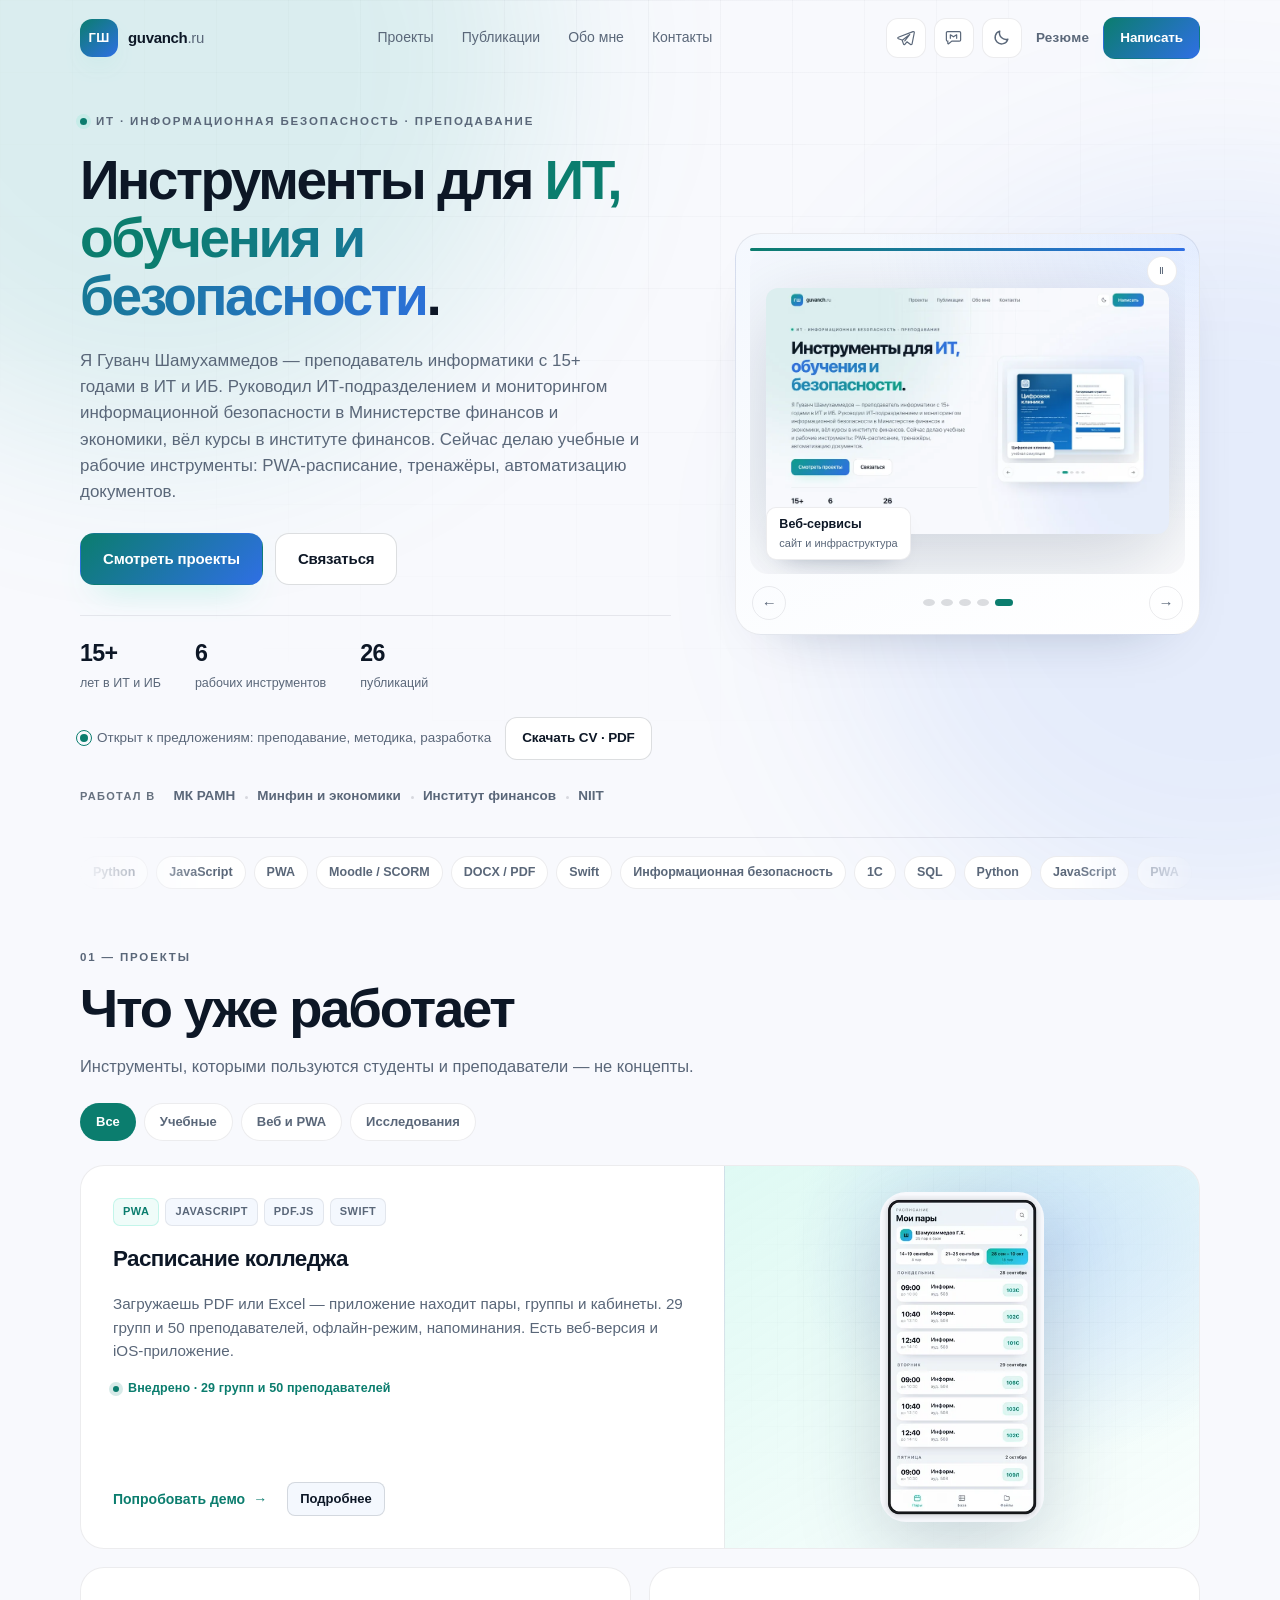
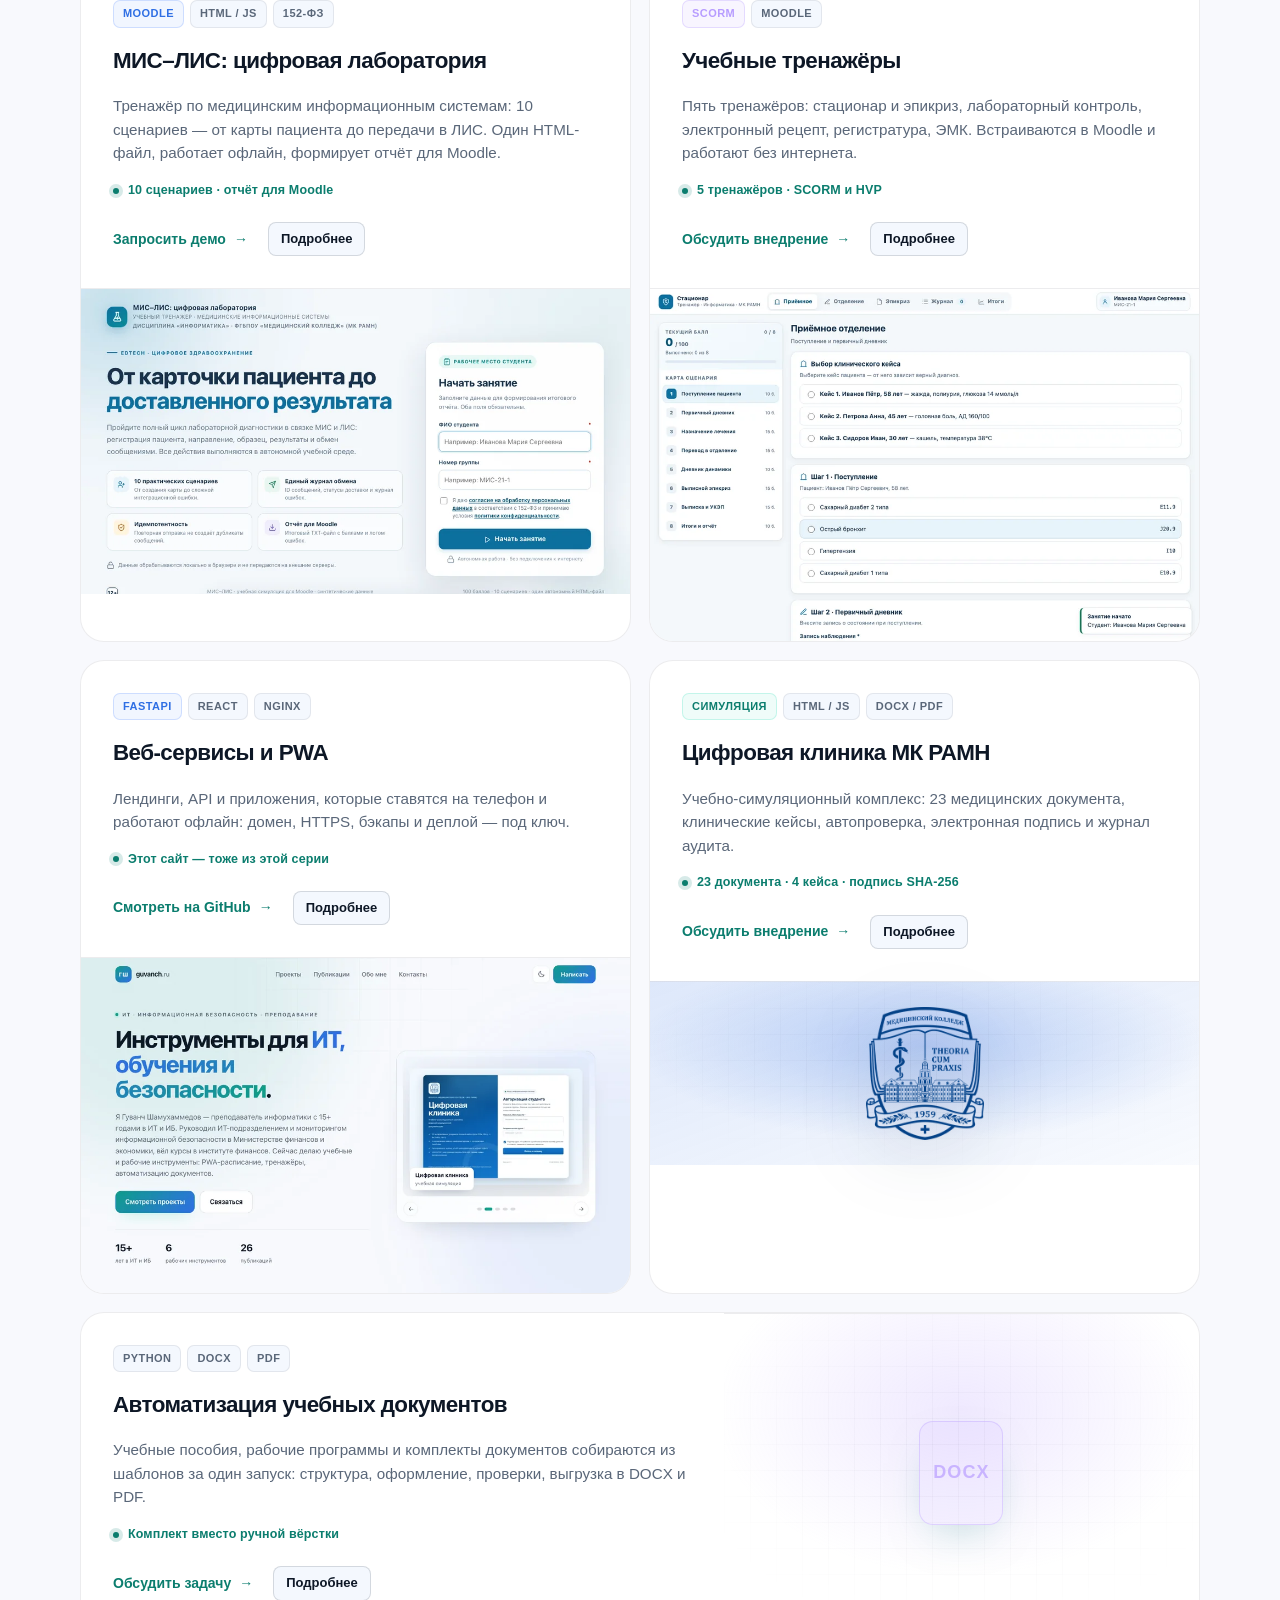
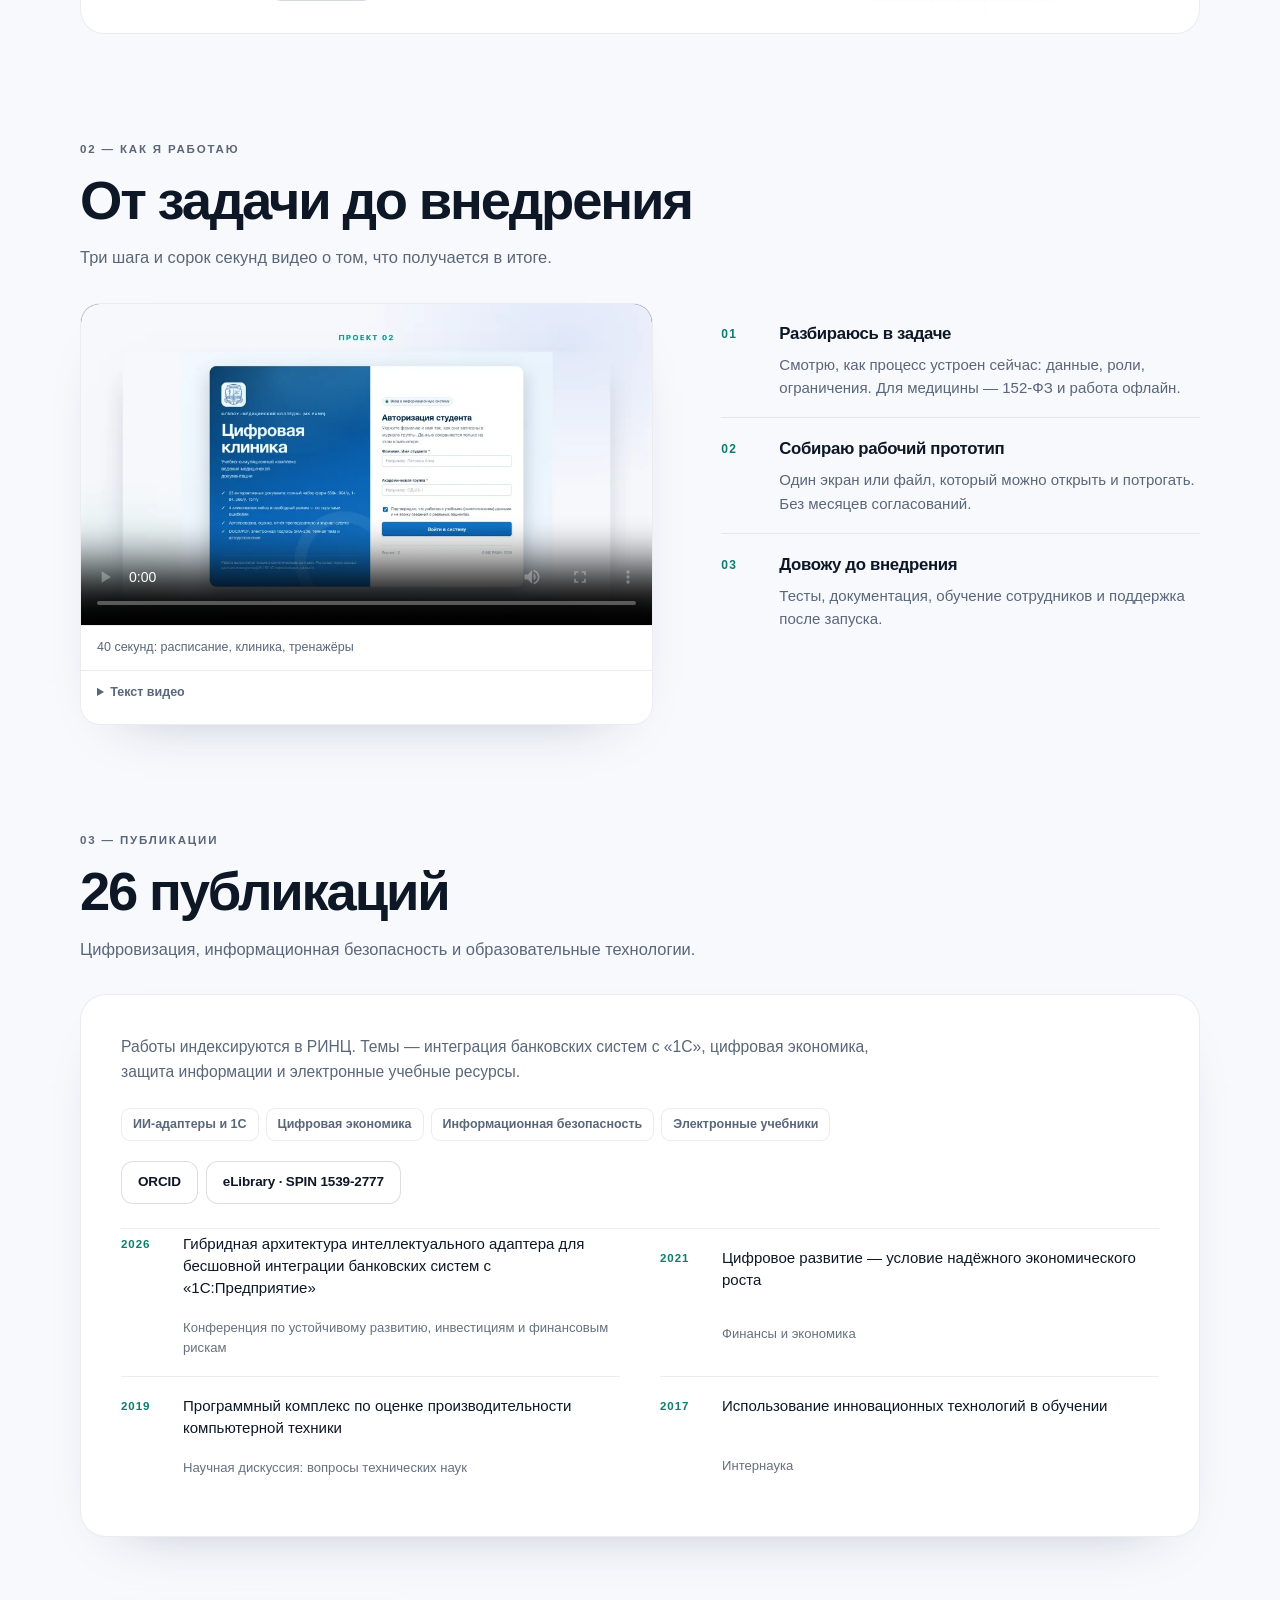
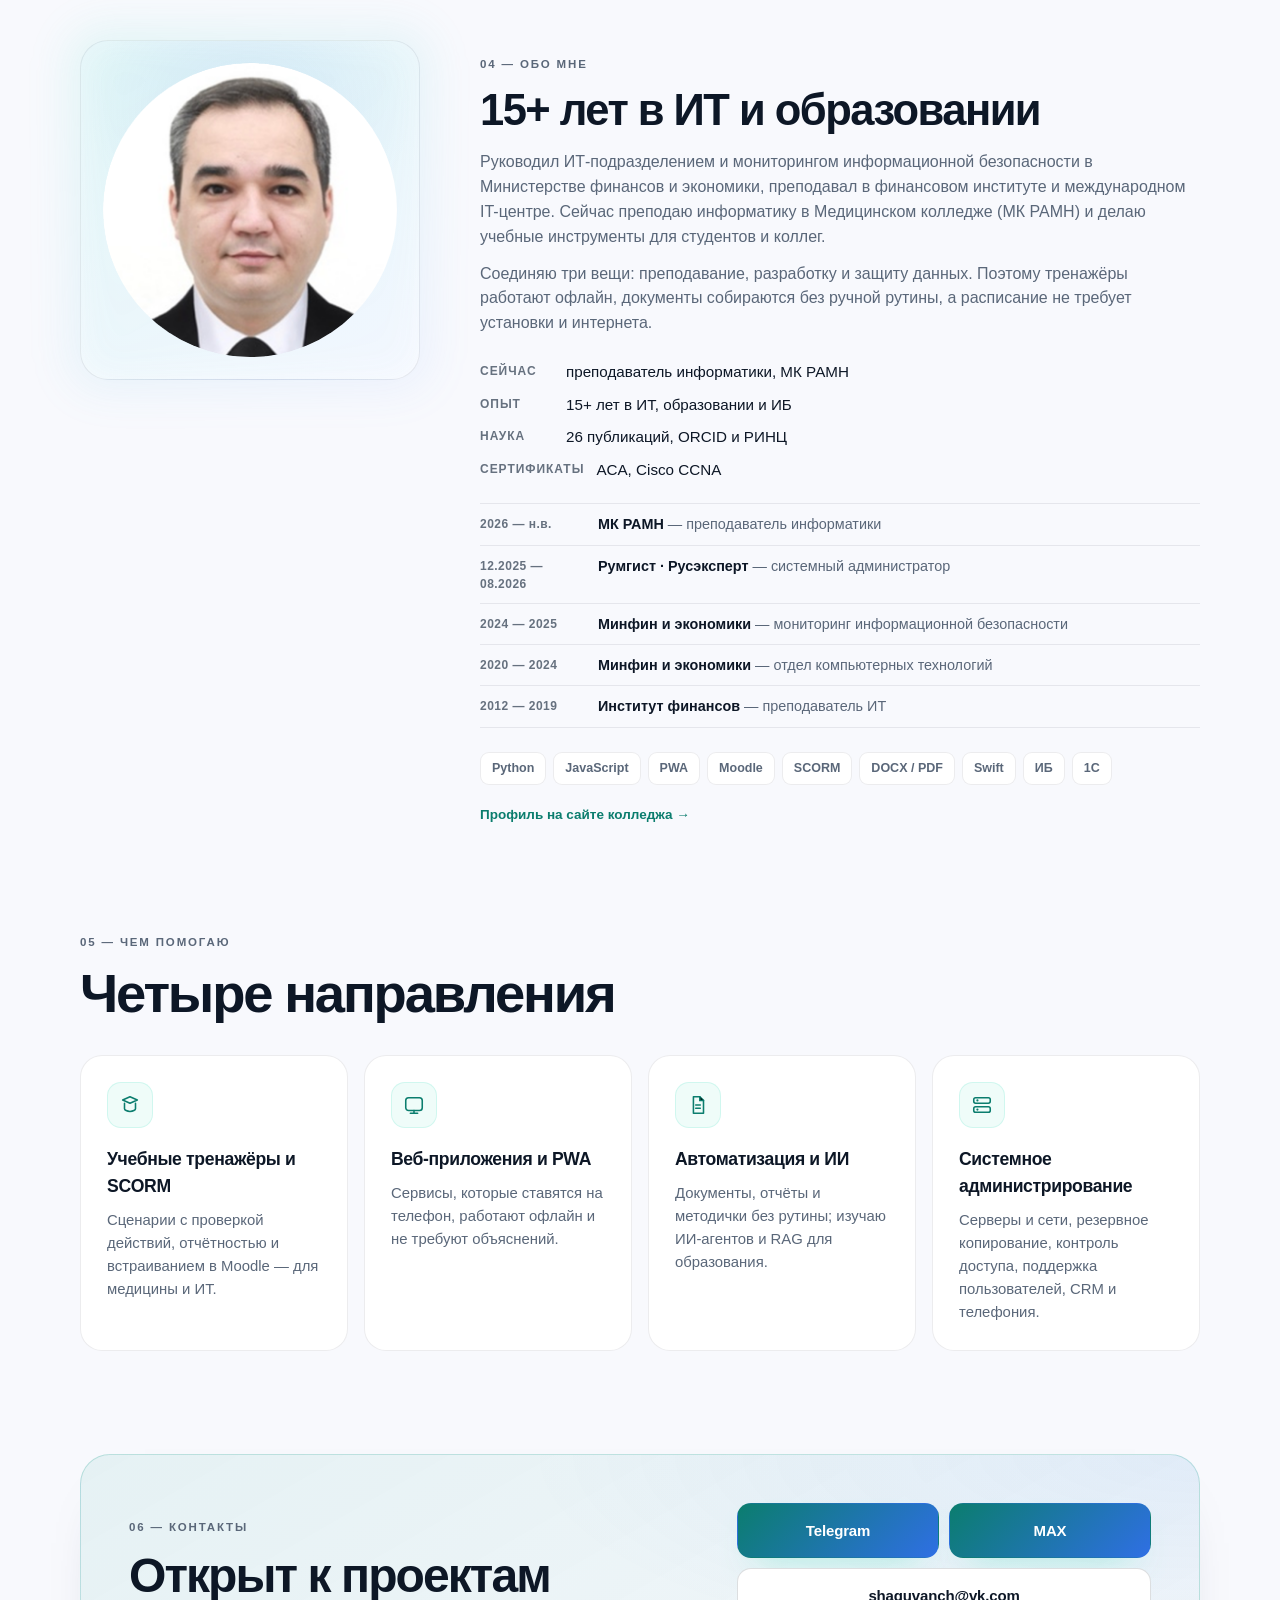
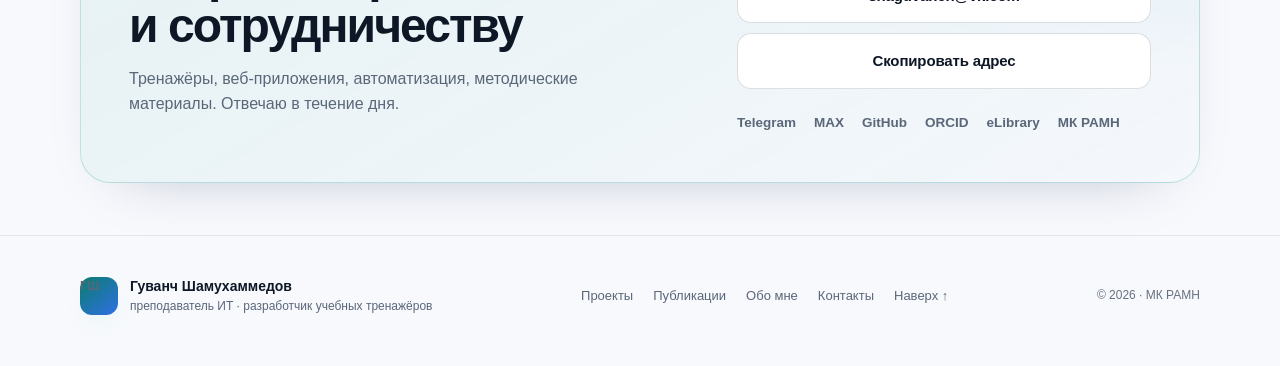
==== index.html @ 05f01c6e "CV: PDF пересобран из страницы /cv/ (2 стр., без телефона, TM, vk)" ====
<!doctype html>
<html lang="ru" data-theme="light">
<head>
<meta charset="utf-8">
<meta name="viewport" content="width=device-width, initial-scale=1, viewport-fit=cover">
<title>Гуванч Шамухаммедов — преподаватель ИТ и разработчик учебных тренажёров</title>
<meta name="description" content="Преподаватель информатики, 15+ лет в ИТ и ИБ. Учебные тренажёры, PWA-расписание, автоматизация документов. 26 публикаций, кейсы и демо.">
<meta name="author" content="Гуванч Шамухаммедов">
<meta name="theme-color" content="#f7f8fc">
<meta name="color-scheme" content="light dark">
<link rel="canonical" href="https://guvanch.ru/">
<meta property="og:type" content="website">
<meta property="og:title" content="Гуванч Шамухаммедов — преподаватель ИТ и разработчик учебных тренажёров">
<meta property="og:description" content="15+ лет в ИТ и ИБ, 26 публикаций. Учебные тренажёры, PWA-расписание, автоматизация документов.">
<meta property="og:url" content="https://guvanch.ru/">
<meta property="og:locale" content="ru_RU">
<meta property="og:image" content="https://guvanch.ru/assets/og.png">
<meta name="twitter:card" content="summary_large_image">
<link rel="icon" href="assets/favicon.svg" type="image/svg+xml">
<link rel="apple-touch-icon" href="assets/favicon.svg">
<link rel="stylesheet" href="css/style.css">
<script>
  (function () {
    try {
      var stored = localStorage.getItem('theme');
      document.documentElement.dataset.theme = stored === 'dark' ? 'dark' : 'light';
    } catch (e) {}
  })();
</script>
<script type="application/ld+json">
{
  "@context": "https://schema.org",
  "@type": "Person",
  "name": "Гуванч Шамухаммедов",
  "alternateName": "Guvanch Shamuhammedov",
  "jobTitle": "Преподаватель информатики",
  "worksFor": { "@type": "CollegeOrUniversity", "name": "Медицинский колледж (МК РАМН)" },
  "email": "mailto:shaguvanch@vk.com",
  "url": "https://guvanch.ru/",
  "sameAs": [
    "https://t.me/guvanchsha",
    "https://max.ru/u/f9LHodD0cOJdoK7w9Rsao9pbcRiFoUViyt0shGc6-vZqN3U52ZP7htd-78w",
    "https://github.com/mospoliteh2627-alt",
    "https://orcid.org/0009-0008-7993-8734",
    "https://www.mkramn.ru/sveden/employees/pedagogicheskiy-sostav/educator/shamukhammedov-guvanch/"
  ],
  "knowsAbout": ["Веб-разработка", "Python", "JavaScript", "PWA", "Moodle", "SCORM", "Информационная безопасность", "Автоматизация"]
}
</script>
</head>
<body>
<div class="progress" id="progress" aria-hidden="true"></div>
<a class="skip" href="#main">Перейти к содержанию</a>

<div class="bg" aria-hidden="true">
  <div class="bg-grid"></div>
  <div class="glow glow-a"></div>
  <div class="glow glow-b"></div>
</div>

<header class="header" id="header">
  <div class="container header-inner">
    <a class="logo" href="#top" aria-label="На главную">
      <span class="logo-mark">ГШ</span>
      <span class="logo-text">guvanch<span>.ru</span></span>
    </a>

    <nav class="nav" id="nav" aria-label="Основная навигация">
      <a href="#projects">Проекты</a>
      <a href="#publications">Публикации</a>
      <a href="#about">Обо мне</a>
      <a href="#contact">Контакты</a>
      <a class="nav-cv" href="assets/CV.pdf" download>Скачать CV · PDF</a>
    </nav>

    <div class="header-actions">
      <a class="icon-btn" href="https://t.me/guvanchsha" target="_blank" rel="noopener" aria-label="Написать в Telegram"><svg viewBox="0 0 24 24" aria-hidden="true"><path d="M21.4 4.6 2.9 11.7c-.9.3-.9 1.6.1 1.9l4.7 1.5 1.8 5.2c.3.9 1.5 1 1.9.2l2.4-3.1 4.6 3.4c.7.5 1.7.1 1.9-.8l2.8-14c.2-1-.8-1.7-1.7-1.4z" fill="none" stroke="currentColor" stroke-width="1.5" stroke-linejoin="round"/><path d="m8.4 15.1 9-6.9-6.3 8.2" fill="none" stroke="currentColor" stroke-width="1.5" stroke-linecap="round" stroke-linejoin="round"/></svg></a>
      <a class="icon-btn" href="https://max.ru/u/f9LHodD0cOJdoK7w9Rsao9pbcRiFoUViyt0shGc6-vZqN3U52ZP7htd-78w" target="_blank" rel="noopener" aria-label="Написать в MAX"><svg viewBox="0 0 24 24" aria-hidden="true"><path d="M4.5 4.5h15A1.5 1.5 0 0 1 21 6v9a1.5 1.5 0 0 1-1.5 1.5H10l-4.2 3.4a.6.6 0 0 1-1-.5v-2.9H4.5A1.5 1.5 0 0 1 3 15V6a1.5 1.5 0 0 1 1.5-1.5z" fill="none" stroke="currentColor" stroke-width="1.5"/><path d="M8 13V8.6l4 2.6 4-2.6V13" fill="none" stroke="currentColor" stroke-width="1.5" stroke-linecap="round" stroke-linejoin="round"/></svg></a>
      <button class="icon-btn" id="theme-toggle" type="button" aria-label="Сменить тему" aria-pressed="false">
        <svg class="icon-sun" viewBox="0 0 24 24" aria-hidden="true"><circle cx="12" cy="12" r="4.2" fill="none" stroke="currentColor" stroke-width="1.8"/><path d="M12 2.5v2.2M12 19.3v2.2M4.2 12H2M22 12h-2.2M5.6 5.6l1.6 1.6M16.8 16.8l1.6 1.6M18.4 5.6l-1.6 1.6M7.2 16.8l-1.6 1.6" stroke="currentColor" stroke-width="1.8" stroke-linecap="round"/></svg>
        <svg class="icon-moon" viewBox="0 0 24 24" aria-hidden="true"><path d="M20 14.2A8.2 8.2 0 0 1 9.8 4a8.2 8.2 0 1 0 10.2 10.2z" fill="none" stroke="currentColor" stroke-width="1.8" stroke-linejoin="round"/></svg>
      </button>
      <a class="header-cv" href="cv/">Резюме</a>
      <a class="btn btn-sm btn-primary header-cta" href="mailto:shaguvanch@vk.com">Написать</a>
      <button class="burger" id="burger" type="button" aria-label="Открыть меню" aria-expanded="false" aria-controls="nav">
        <span></span><span></span>
      </button>
    </div>
  </div>
</header>

<main id="main">

  <section class="hero" id="top">
    <div class="container hero-grid">
      <div class="hero-copy">
        <p class="eyebrow" data-reveal><span class="dot"></span> ИТ · информационная безопасность · преподавание</p>
        <h1 data-reveal>Инструменты для <span class="grad">ИТ, обучения и безопасности</span>.</h1>
        <p class="lead" data-reveal>Я Гуванч Шамухаммедов — преподаватель информатики с 15+ годами в ИТ и ИБ.
          Руководил ИТ-подразделением и мониторингом информационной безопасности в Министерстве
          финансов и экономики, вёл курсы в институте финансов. Сейчас делаю учебные и рабочие
          инструменты: PWA-расписание, тренажёры, автоматизацию документов.</p>
        <div class="hero-cta" data-reveal>
          <a class="btn btn-primary" href="#projects">Смотреть проекты</a>
          <a class="btn btn-ghost" href="#contact">Связаться</a>
        </div>
        <ul class="hero-meta" data-reveal>
          <li><b data-count="15" data-suffix="+">15+</b><span>лет в ИТ и ИБ</span></li>
          <li><b data-count="6">6</b><span>рабочих инструментов</span></li>
          <li><b data-count="26">26</b><span>публикаций</span></li>
        </ul>

        <div class="hiring" data-reveal>
          <p><span class="pulse"></span> Открыт к предложениям: преподавание, методика, разработка</p>
          <a class="btn btn-sm btn-ghost" href="assets/CV.pdf" download="Shamuhammedov-CV.pdf">Скачать CV · PDF</a>
        </div>
      </div>

      <div class="hero-visual" data-reveal>
        <div class="carousel" id="carousel" aria-roledescription="карусель" aria-label="Последние проекты">
          <div class="carousel-progress" aria-hidden="true"><span></span></div>
          <div class="carousel-stage">
            <figure class="slide is-active">
              <img src="assets/projects/schedule-cover.webp" alt="Экран приложения «Расписание»">
              <figcaption><b>Расписание</b><span>PWA и iOS</span></figcaption>
            </figure>
            <figure class="slide">
              <img src="assets/projects/clinic.webp" alt="Цифровая клиника: вход в систему" loading="lazy">
              <figcaption><b>Цифровая клиника</b><span>учебная симуляция</span></figcaption>
            </figure>
            <figure class="slide">
              <img src="assets/projects/mis.webp" alt="Тренажёр МИС–ЛИС" loading="lazy">
              <figcaption><b>МИС–ЛИС</b><span>цифровая лаборатория</span></figcaption>
            </figure>
            <figure class="slide">
              <img src="assets/projects/trainers.webp" alt="Тренажёр «Стационар»" loading="lazy">
              <figcaption><b>Тренажёры</b><span>SCORM и HVP</span></figcaption>
            </figure>
            <figure class="slide">
              <img src="assets/projects/site.webp" alt="Этот сайт" loading="lazy">
              <figcaption><b>Веб-сервисы</b><span>сайт и инфраструктура</span></figcaption>
            </figure>
          </div>
          <div class="carousel-bar">
            <button class="carousel-arrow" type="button" data-dir="-1" aria-label="Предыдущий проект">←</button>
            <div class="carousel-dots" id="carousel-dots" role="tablist" aria-label="Слайды"></div>
            <button class="carousel-toggle" type="button" id="carousel-toggle" aria-label="Пауза" aria-pressed="false">Ⅱ</button>
            <button class="carousel-arrow" type="button" data-dir="1" aria-label="Следующий проект">→</button>
          </div>
        </div>
      </div>
    </div>

    <div class="container trust" data-reveal>
      <span class="trust-label">Работал в</span>
      <ul class="trust-list">
        <li>МК РАМН</li>
        <li>Минфин и экономики</li>
        <li>Институт финансов</li>
        <li>NIIT</li>
      </ul>
    </div>

    <div class="container stack" data-reveal>
      <div class="stack-track" id="stack-track">
        <span>Python</span><span>JavaScript</span><span>PWA</span><span>Moodle / SCORM</span>
        <span>DOCX / PDF</span><span>Swift</span><span>Информационная безопасность</span><span>1С</span><span>SQL</span>
      </div>
    </div>
  </section>

  <section class="section" id="projects">
    <div class="container">
      <div class="section-head" data-reveal>
        <p class="eyebrow">01 — Проекты</p>
        <h2>Что уже работает</h2>
        <p class="section-sub">Инструменты, которыми пользуются студенты и преподаватели — не концепты.</p>
      </div>

            <div class="filters" data-reveal role="group" aria-label="Фильтр проектов">
        <button class="filter is-active" type="button" data-filter="all" aria-pressed="true">Все</button>
        <button class="filter" type="button" data-filter="edu" aria-pressed="false">Учебные</button>
        <button class="filter" type="button" data-filter="web" aria-pressed="false">Веб и PWA</button>
        <button class="filter" type="button" data-filter="res" aria-pressed="false">Исследования</button>
      </div>

<div class="projects">
        <article data-cat="edu web" class="project project-wide" data-reveal>
          <div class="project-body">
            <div class="project-top">
              <span class="tag tag-accent">PWA</span>
              <span class="tag">JavaScript</span>
              <span class="tag">pdf.js</span>
              <span class="tag">Swift</span>
            </div>
            <h3>Расписание колледжа</h3>
            <p>Загружаешь PDF или Excel — приложение находит пары, группы и кабинеты.
              29 групп и 50 преподавателей, офлайн-режим, напоминания. Есть веб-версия и iOS-приложение.</p>
            <p class="result"><span class="result-dot"></span> Внедрено · 29 групп и 50 преподавателей</p>
            <div class="project-links"><a class="link-arrow" href="demo/index.html">Попробовать демо <span>→</span></a><a class="case-btn" href="cases/schedule.html">Подробнее</a></div>
          </div>
          <div class="project-art art-schedule has-shot" aria-hidden="true">
            <img src="assets/projects/schedule.webp" alt="Экран приложения «Расписание»" loading="lazy" width="277" height="560">
          </div>
        </article>

        <article data-cat="edu" class="project" data-reveal>
          <div class="project-body">
            <div class="project-top"><span class="tag tag-blue">Moodle</span><span class="tag">HTML / JS</span><span class="tag">152-ФЗ</span></div>
            <h3>МИС–ЛИС: цифровая лаборатория</h3>
            <p>Тренажёр по медицинским информационным системам: 10 сценариев — от карты пациента
              до передачи в ЛИС. Один HTML-файл, работает офлайн, формирует отчёт для Moodle.</p>
            <p class="result"><span class="result-dot"></span> 10 сценариев · отчёт для Moodle</p>
            <div class="project-links"><a class="link-arrow" href="mailto:shaguvanch@vk.com?subject=%D0%94%D0%B5%D0%BC%D0%BE%20%C2%AB%D0%9C%D0%98%D0%A1%E2%80%93%D0%9B%D0%98%D0%A1%C2%BB">Запросить демо <span>→</span></a><a class="case-btn" href="cases/mis.html">Подробнее</a></div>
          </div>
          <div class="project-art art-lab has-shot" aria-hidden="true"><img src="assets/projects/mis.webp" alt="Тренажёр МИС–ЛИС: стартовый экран" loading="lazy" width="1000" height="554"></div>
        </article>

        <article data-cat="edu" class="project" data-reveal>
          <div class="project-body">
            <div class="project-top"><span class="tag tag-violet">SCORM</span><span class="tag">Moodle</span></div>
            <h3>Учебные тренажёры</h3>
            <p>Пять тренажёров: стационар и эпикриз, лабораторный контроль, электронный рецепт,
              регистратура, ЭМК. Встраиваются в Moodle и работают без интернета.</p>
            <p class="result"><span class="result-dot"></span> 5 тренажёров · SCORM и HVP</p>
            <div class="project-links"><a class="link-arrow" href="#contact">Обсудить внедрение <span>→</span></a><a class="case-btn" href="cases/trainers.html">Подробнее</a></div>
          </div>
          <div class="project-art art-trainer has-shot" aria-hidden="true"><img src="assets/projects/trainers.webp" alt="Тренажёр «Стационар»: приёмное отделение" loading="lazy" width="1000" height="640"></div>
        </article>

        <article data-cat="web" class="project" data-reveal>
          <div class="project-body">
            <div class="project-top"><span class="tag tag-blue">FastAPI</span><span class="tag">React</span><span class="tag">nginx</span></div>
            <h3>Веб-сервисы и PWA</h3>
            <p>Лендинги, API и приложения, которые ставятся на телефон и работают офлайн:
              домен, HTTPS, бэкапы и деплой — под ключ.</p>
            <p class="result"><span class="result-dot"></span> Этот сайт — тоже из этой серии</p>
            <div class="project-links"><a class="link-arrow" href="https://github.com/mospoliteh2627-alt" target="_blank" rel="noopener">Смотреть на GitHub <span>→</span></a><a class="case-btn" href="cases/web.html">Подробнее</a></div>
          </div>
          <div class="project-art art-web has-shot" aria-hidden="true"><img src="assets/projects/site.webp" alt="Этот сайт на десктопе" loading="lazy" width="1000" height="703"></div>
        </article>

        <article data-cat="edu" class="project" data-reveal>
          <div class="project-body">
            <div class="project-top"><span class="tag tag-accent">Симуляция</span><span class="tag">HTML / JS</span><span class="tag">DOCX / PDF</span></div>
            <h3>Цифровая клиника МК РАМН</h3>
            <p>Учебно-симуляционный комплекс: 23 медицинских документа, клинические кейсы, автопроверка,
              электронная подпись и журнал аудита.</p>
            <p class="result"><span class="result-dot"></span> 23 документа · 4 кейса · подпись SHA-256</p>
            <div class="project-links"><a class="link-arrow" href="#contact">Обсудить внедрение <span>→</span></a><a class="case-btn" href="cases/clinic.html">Подробнее</a></div>
          </div>
          <div class="project-art art-clinic" aria-hidden="true"><img src="assets/projects/clinic-emblem.png" alt="" loading="lazy"></div>
        </article>

        <article data-cat="edu web" class="project project-wide project-compact" data-reveal>
          <div class="project-body">
            <div class="project-top"><span class="tag">Python</span><span class="tag">DOCX</span><span class="tag">PDF</span></div>
            <h3>Автоматизация учебных документов</h3>
            <p>Учебные пособия, рабочие программы и комплекты документов собираются из шаблонов
              за один запуск: структура, оформление, проверки, выгрузка в DOCX и PDF.</p>
            <p class="result"><span class="result-dot"></span> Комплект вместо ручной вёрстки</p>
            <div class="project-links"><a class="link-arrow" href="#contact">Обсудить задачу <span>→</span></a><a class="case-btn" href="cases/docs.html">Подробнее</a></div>
          </div>
          <div class="project-art art-docs" aria-hidden="true"><span>DOCX</span></div>
        </article>
      </div>
    </div>
  </section>

  <section class="section" id="work">
    <div class="container">
      <div class="section-head" data-reveal>
        <p class="eyebrow">02 — Как я работаю</p>
        <h2>От задачи до внедрения</h2>
        <p class="section-sub">Три шага и сорок секунд видео о том, что получается в итоге.</p>
      </div>

      <div class="work-grid">
        <figure class="work-video" data-reveal>
          <video controls playsinline preload="metadata" poster="assets/reel-poster.webp">
            <source src="assets/reel.mp4" type="video/mp4">
            <source src="assets/reel.webm" type="video/webm">
            Ваш браузер не поддерживает видео.
          </video>
          <figcaption>40 секунд: расписание, клиника, тренажёры</figcaption>
          <details class="transcript">
            <summary>Текст видео</summary>
            <p>Гуванч Шамухаммедов — ИТ, информационная безопасность, преподавание. 15+ лет в ИТ и ИБ.
              Проект 1: «Расписание колледжа» — PDF или Excel превращаются в пары, группы и кабинеты,
              офлайн-режим и iOS, 29 групп и 50 преподавателей. Проект 2: «Цифровая клиника» —
              23 документа, 4 клинических кейса, подпись SHA-256. Проект 3: учебные тренажёры —
              5 сценариев, SCORM и HVP, отчёты в Moodle. Проект 4: МИС–ЛИС — 10 сценариев
              цифровой лаборатории. Подробные кейсы, резюме и контакты — на guvanch.ru.</p>
          </details>
        </figure>

        <ol class="steps" data-reveal>
          <li>
            <span>01</span>
            <div>
              <h3>Разбираюсь в задаче</h3>
              <p>Смотрю, как процесс устроен сейчас: данные, роли, ограничения. Для медицины — 152-ФЗ и работа офлайн.</p>
            </div>
          </li>
          <li>
            <span>02</span>
            <div>
              <h3>Собираю рабочий прототип</h3>
              <p>Один экран или файл, который можно открыть и потрогать. Без месяцев согласований.</p>
            </div>
          </li>
          <li>
            <span>03</span>
            <div>
              <h3>Довожу до внедрения</h3>
              <p>Тесты, документация, обучение сотрудников и поддержка после запуска.</p>
            </div>
          </li>
        </ol>
      </div>
    </div>
  </section>

  <section class="section" id="publications">
    <div class="container">
      <div class="section-head" data-reveal>
        <p class="eyebrow">03 — Публикации</p>
        <h2>26 публикаций</h2>
        <p class="section-sub">Цифровизация, информационная безопасность и образовательные технологии.</p>
      </div>

      <div class="pub-card" data-reveal>
        <div class="pub-main">
          <p>Работы индексируются в РИНЦ. Темы — интеграция банковских систем с «1С»,
            цифровая экономика, защита информации и электронные учебные ресурсы.</p>
          <div class="chips">
            <span>ИИ-адаптеры и 1С</span><span>Цифровая экономика</span>
            <span>Информационная безопасность</span><span>Электронные учебники</span>
          </div>
          <div class="pub-links">
            <a class="btn btn-sm btn-ghost" href="https://orcid.org/0009-0008-7993-8734" target="_blank" rel="noopener">ORCID</a>
            <a class="btn btn-sm btn-ghost" href="https://elibrary.ru/author_items.asp?spin=1539-2777" target="_blank" rel="noopener">eLibrary · SPIN 1539-2777</a>
          </div>
        </div>
        <ol class="pub-list">
          <li>
            <span>2026</span>
            <p>Гибридная архитектура интеллектуального адаптера для бесшовной интеграции банковских систем с «1С:Предприятие»</p>
            <i>Конференция по устойчивому развитию, инвестициям и финансовым рискам</i>
          </li>
          <li>
            <span>2021</span>
            <p>Цифровое развитие — условие надёжного экономического роста</p>
            <i>Финансы и экономика</i>
          </li>
          <li>
            <span>2019</span>
            <p>Программный комплекс по оценке производительности компьютерной техники</p>
            <i>Научная дискуссия: вопросы технических наук</i>
          </li>
          <li>
            <span>2017</span>
            <p>Использование инновационных технологий в обучении</p>
            <i>Интернаука</i>
          </li>
        </ol>
      </div>
    </div>
  </section>

  <section class="section" id="about">
    <div class="container about-grid">
      <div class="about-photo" data-reveal>
        <img src="assets/photo.png" alt="Гуванч Шамухаммедов" width="600" height="600">
      </div>
      <div class="about-copy" data-reveal>
        <p class="eyebrow">04 — Обо мне</p>
        <h2>15+ лет в ИТ и образовании</h2>
        <p>Руководил ИТ-подразделением и мониторингом информационной безопасности в Министерстве финансов и экономики, преподавал в финансовом институте и международном IT-центре. Сейчас преподаю информатику
          в Медицинском колледже (МК РАМН) и делаю учебные инструменты для студентов и коллег.</p>
        <p>Соединяю три вещи: преподавание, разработку и защиту данных. Поэтому тренажёры
          работают офлайн, документы собираются без ручной рутины, а расписание не требует
          установки и интернета.</p>
        <ul class="facts">
          <li><span>Сейчас</span> преподаватель информатики, МК РАМН</li>
          <li><span>Опыт</span> 15+ лет в ИТ, образовании и ИБ</li>
          <li><span>Наука</span> 26 публикаций, ORCID и РИНЦ</li>
          <li><span>Сертификаты</span> ACA, Cisco CCNA</li>
        </ul>
        <ul class="mini-exp">
          <li><span>2026 — н.в.</span><div><b>МК РАМН</b> — преподаватель информатики</div></li>
          <li><span>12.2025 — 08.2026</span><div><b>Румгист · Русэксперт</b> — системный администратор</div></li>
          <li><span>2024 — 2025</span><div><b>Минфин и экономики</b> — мониторинг информационной безопасности</div></li>
          <li><span>2020 — 2024</span><div><b>Минфин и экономики</b> — отдел компьютерных технологий</div></li>
          <li><span>2012 — 2019</span><div><b>Институт финансов</b> — преподаватель ИТ</div></li>
        </ul>
        <div class="chips">
          <span>Python</span><span>JavaScript</span><span>PWA</span><span>Moodle</span>
          <span>SCORM</span><span>DOCX / PDF</span><span>Swift</span><span>ИБ</span><span>1С</span>
        </div>
        <a class="profile-link" href="https://www.mkramn.ru/sveden/employees/pedagogicheskiy-sostav/educator/shamukhammedov-guvanch/" target="_blank" rel="noopener">Профиль на сайте колледжа →</a>
      </div>
    </div>
  </section>

  <section class="section" id="services">
    <div class="container">
      <div class="section-head" data-reveal>
        <p class="eyebrow">05 — Чем помогаю</p>
        <h2>Четыре направления</h2>
      </div>
      <div class="services">
        <article class="service" data-reveal>
          <div class="service-icon">
            <svg viewBox="0 0 24 24" aria-hidden="true"><path d="M4 6.5 12 3l8 3.5-8 3.5z" fill="none" stroke="currentColor" stroke-width="1.7" stroke-linejoin="round"/><path d="M6 10v6c0 1.5 2.7 3 6 3s6-1.5 6-3v-6" fill="none" stroke="currentColor" stroke-width="1.7" stroke-linecap="round"/></svg>
          </div>
          <h3>Учебные тренажёры и SCORM</h3>
          <p>Сценарии с проверкой действий, отчётностью и встраиванием в Moodle — для медицины и ИТ.</p>
        </article>
        <article class="service" data-reveal>
          <div class="service-icon">
            <svg viewBox="0 0 24 24" aria-hidden="true"><rect x="3" y="4" width="18" height="14" rx="3" fill="none" stroke="currentColor" stroke-width="1.7"/><path d="M8 21h8M12 18v3" stroke="currentColor" stroke-width="1.7" stroke-linecap="round"/></svg>
          </div>
          <h3>Веб-приложения и PWA</h3>
          <p>Сервисы, которые ставятся на телефон, работают офлайн и не требуют объяснений.</p>
        </article>
        <article class="service" data-reveal>
          <div class="service-icon">
            <svg viewBox="0 0 24 24" aria-hidden="true"><path d="M7 3h7l4 4v14H7z" fill="none" stroke="currentColor" stroke-width="1.7" stroke-linejoin="round"/><path d="M14 3v4h4M9.5 12h5M9.5 15.5h5" stroke="currentColor" stroke-width="1.7" stroke-linecap="round"/></svg>
          </div>
          <h3>Автоматизация и ИИ</h3>
          <p>Документы, отчёты и методички без рутины; изучаю ИИ-агентов и RAG для образования.</p>
        </article>
        <article class="service" data-reveal>
          <div class="service-icon">
            <svg viewBox="0 0 24 24" aria-hidden="true"><rect x="3" y="4" width="18" height="6" rx="2" fill="none" stroke="currentColor" stroke-width="1.7"/><rect x="3" y="14" width="18" height="6" rx="2" fill="none" stroke="currentColor" stroke-width="1.7"/><path d="M7 7h.01M7 17h.01" stroke="currentColor" stroke-width="2.4" stroke-linecap="round"/></svg>
          </div>
          <h3>Системное администрирование</h3>
          <p>Серверы и сети, резервное копирование, контроль доступа, поддержка пользователей, CRM и телефония.</p>
        </article>
      </div>
    </div>
  </section>

  <section class="section" id="contact">
    <div class="container">
      <div class="contact-card" data-reveal>
        <div class="contact-copy">
          <p class="eyebrow">06 — Контакты</p>
          <h2>Открыт к проектам<br>и сотрудничеству</h2>
          <p>Тренажёры, веб-приложения, автоматизация, методические материалы.
            Отвечаю в течение дня.</p>
        </div>
        <div class="contact-actions">
          <div class="messengers">
            <a class="btn btn-primary btn-lg" href="https://t.me/guvanchsha" target="_blank" rel="noopener">Telegram</a>
            <a class="btn btn-primary btn-lg" href="https://max.ru/u/f9LHodD0cOJdoK7w9Rsao9pbcRiFoUViyt0shGc6-vZqN3U52ZP7htd-78w" target="_blank" rel="noopener">MAX</a>
          </div>
          <a class="btn btn-ghost btn-lg" href="mailto:shaguvanch@vk.com">shaguvanch@vk.com</a>
          <button class="btn btn-ghost btn-lg" id="copy-email" type="button" data-email="shaguvanch@vk.com">Скопировать адрес</button>
          <div class="socials">
            <a href="https://t.me/guvanchsha" target="_blank" rel="noopener">Telegram</a>
            <a href="https://max.ru/u/f9LHodD0cOJdoK7w9Rsao9pbcRiFoUViyt0shGc6-vZqN3U52ZP7htd-78w" target="_blank" rel="noopener">MAX</a>
            <a href="https://github.com/mospoliteh2627-alt" target="_blank" rel="noopener">GitHub</a>
            <a href="https://orcid.org/0009-0008-7993-8734" target="_blank" rel="noopener">ORCID</a>
            <a href="https://elibrary.ru/author_items.asp?spin=1539-2777" target="_blank" rel="noopener">eLibrary</a>
            <a href="https://www.mkramn.ru/sveden/employees/pedagogicheskiy-sostav/educator/shamukhammedov-guvanch/" target="_blank" rel="noopener">МК РАМН</a>
          </div>
        </div>
      </div>
    </div>
  </section>



</main>

<footer class="footer">
  <div class="container footer-inner">
    <div class="footer-brand">
      <span class="logo-mark">ГШ</span>
      <div>
        <b>Гуванч Шамухаммедов</b>
        <span>преподаватель ИТ · разработчик учебных тренажёров</span>
      </div>
    </div>
    <nav class="footer-nav" aria-label="Навигация в подвале">
      <a href="#projects">Проекты</a>
      <a href="#publications">Публикации</a>
      <a href="#about">Обо мне</a>
      <a href="#contact">Контакты</a>
      <a href="#top" class="footer-top">Наверх ↑</a>
    </nav>
    <p class="footer-note">© <span id="year">2026</span> · МК РАМН</p>
  </div>
</footer>

<div class="toast" id="toast" role="status" hidden>Скопировано</div>
<a class="to-top" id="to-top" href="#top" aria-label="Наверх">↑</a>
<script src="js/main.js" defer></script>
</body>
</html>
---- css/style.css ----
:root {
  --bg: #06070b;
  --bg-2: #0a0d13;
  --surface: #0f131b;
  --surface-2: #151a24;
  --text: #f2f6fb;
  --muted: #93a0b4;
  --muted-2: #6f7d90;
  --line: rgba(255, 255, 255, 0.08);
  --line-strong: rgba(255, 255, 255, 0.14);
  --accent: #5fe3c6;
  --accent-2: #7aa2ff;
  --accent-ink: #04231d;
  --shadow: 0 30px 80px -40px rgba(0, 0, 0, 0.9);
  --radius: 24px;
  --header-bg: rgba(6, 7, 11, 0.72);
  --glow-a: rgba(95, 227, 198, 0.16);
  --glow-b: rgba(122, 162, 255, 0.13);
  --grid: rgba(255, 255, 255, 0.035);
}

html[data-theme="light"] {
  --bg: #f8f9fd;
  --bg-2: #eef3fa;
  --surface: #ffffff;
  --surface-2: #f4f8fe;
  --text: #0d1726;
  --muted: #5a6779;
  --muted-2: #66717f;
  --line: rgba(13, 23, 38, 0.08);
  --line-strong: rgba(13, 23, 38, 0.14);
  --accent: #0b7d6e;
  --accent-2: #2f6fe4;
  --accent-ink: #ffffff;
  --shadow: 0 24px 60px -44px rgba(13, 35, 70, 0.4);
  --header-bg: rgba(248, 249, 253, 0.82);
  --glow-a: rgba(15, 157, 138, 0.12);
  --glow-b: rgba(47, 111, 228, 0.09);
  --grid: rgba(13, 23, 38, 0.035);
}

* { box-sizing: border-box; }

html { scroll-behavior: smooth; }

body {
  margin: 0;
  background: var(--bg);
  color: var(--text);
  font-family: -apple-system, BlinkMacSystemFont, "SF Pro Display", "SF Pro Text", "Inter", "Segoe UI", Roboto, "Helvetica Neue", Arial, sans-serif;
  font-size: 16px;
  line-height: 1.55;
  -webkit-font-smoothing: antialiased;
  text-rendering: optimizeLegibility;
  overflow-x: hidden;
}

body.no-scroll { overflow: hidden; }

img { max-width: 100%; display: block; }
a { color: inherit; text-decoration: none; }
button { font: inherit; color: inherit; background: none; border: 0; cursor: pointer; }
h1, h2, h3, p { margin: 0; }
ul { margin: 0; padding: 0; list-style: none; }

::selection { background: var(--accent); color: var(--accent-ink); }

.skip {
  position: absolute;
  left: 16px;
  top: -60px;
  z-index: 100;
  padding: 10px 16px;
  border-radius: 10px;
  background: var(--accent);
  color: var(--accent-ink);
  font-weight: 600;
  transition: top 0.2s ease;
}
.skip:focus { top: 16px; }

/* ---------- фон ---------- */

.bg {
  position: fixed;
  inset: 0;
  z-index: -1;
  overflow: hidden;
  background: var(--bg);
}

.bg-grid {
  position: absolute;
  inset: 0;
  background-image:
    linear-gradient(var(--grid) 1px, transparent 1px),
    linear-gradient(90deg, var(--grid) 1px, transparent 1px);
  background-size: 72px 72px;
  mask-image: radial-gradient(circle at 50% 0%, #000 0%, transparent 72%);
  -webkit-mask-image: radial-gradient(circle at 50% 0%, #000 0%, transparent 72%);
}

.glow {
  position: absolute;
  width: 760px;
  height: 760px;
  border-radius: 50%;
  filter: blur(90px);
}
.glow-a { top: -320px; left: -220px; background: var(--glow-a); }
.glow-b { top: 180px; right: -320px; background: var(--glow-b); }

/* ---------- общее ---------- */

.container {
  width: min(1120px, 100% - 48px);
  margin: 0 auto;
}

.header {
  position: fixed;
  inset: 0 0 auto;
  z-index: 50;
  background: transparent;
  border-bottom: 1px solid transparent;
  transition: background 0.25s ease, border-color 0.25s ease, backdrop-filter 0.25s ease;
}

.header.is-scrolled {
  background: var(--header-bg);
  border-bottom-color: var(--line);
  backdrop-filter: saturate(160%) blur(18px);
  -webkit-backdrop-filter: saturate(160%) blur(18px);
}

.header-inner {
  display: flex;
  align-items: center;
  justify-content: space-between;
  gap: 20px;
  height: 76px;
}

.logo {
  display: inline-flex;
  align-items: center;
  gap: 10px;
  font-weight: 700;
  letter-spacing: -0.02em;
}

.logo-mark {
  display: grid;
  place-items: center;
  width: 38px;
  height: 38px;
  border-radius: 12px;
  background: linear-gradient(140deg, var(--accent), var(--accent-2));
  color: var(--accent-ink);
  font-size: 13px;
  font-weight: 800;
  letter-spacing: 0.02em;
  box-shadow: 0 12px 26px -14px rgba(95, 227, 198, 0.7);
}

.logo-text { font-size: 15px; }
.logo-text span { color: var(--muted); font-weight: 500; }

.nav {
  display: flex;
  align-items: center;
  gap: 4px;
}

.nav a {
  position: relative;
  padding: 8px 12px;
  border-radius: 10px;
  font-size: 14px;
  font-weight: 500;
  color: var(--muted);
  transition: color 0.18s ease, background 0.18s ease;
}

.nav a:hover { color: var(--text); background: var(--surface-2); }
.nav a.is-active { color: var(--text); }
.nav a.is-active::after {
  content: "";
  position: absolute;
  left: 12px;
  right: 12px;
  bottom: 2px;
  height: 2px;
  border-radius: 2px;
  background: var(--accent);
}

.header-actions { display: flex; align-items: center; gap: 8px; }

.icon-btn {
  display: grid;
  place-items: center;
  width: 40px;
  height: 40px;
  border-radius: 12px;
  border: 1px solid var(--line);
  background: var(--surface);
  color: var(--muted);
  transition: color 0.18s ease, border-color 0.18s ease, transform 0.18s ease;
}
.icon-btn:hover { color: var(--text); border-color: var(--line-strong); }
.icon-btn:active { transform: scale(0.96); }
.icon-btn svg { width: 19px; height: 19px; }

.icon-moon { display: none; }
html[data-theme="light"] .icon-sun { display: none; }
html[data-theme="light"] .icon-moon { display: block; }

.btn {
  display: inline-flex;
  align-items: center;
  justify-content: center;
  gap: 8px;
  padding: 13px 22px;
  border-radius: 14px;
  border: 1px solid transparent;
  font-size: 15px;
  font-weight: 650;
  letter-spacing: -0.01em;
  white-space: nowrap;
  transition: transform 0.18s ease, box-shadow 0.18s ease, background 0.18s ease, border-color 0.18s ease;
}
.btn:active { transform: translateY(1px) scale(0.985); }

.btn-primary {
  background: linear-gradient(135deg, var(--accent), var(--accent-2));
  color: var(--accent-ink);
  box-shadow: 0 16px 34px -20px rgba(95, 227, 198, 0.8);
}
.btn-primary:hover { box-shadow: 0 20px 42px -18px rgba(95, 227, 198, 0.95); }

.btn-ghost {
  border-color: var(--line-strong);
  background: var(--surface);
  color: var(--text);
}
.btn-ghost:hover { border-color: var(--accent); }

.btn-sm { padding: 10px 16px; font-size: 13.5px; border-radius: 12px; }
.btn-lg { padding: 15px 24px; font-size: 15px; }

.burger {
  display: none;
  width: 40px;
  height: 40px;
  border-radius: 12px;
  border: 1px solid var(--line);
  background: var(--surface);
  position: relative;
}
.burger span {
  position: absolute;
  left: 11px;
  width: 18px;
  height: 2px;
  border-radius: 2px;
  background: var(--text);
  transition: transform 0.2s ease, top 0.2s ease;
}
.burger span:first-child { top: 16px; }
.burger span:last-child { top: 22px; }
.burger[aria-expanded="true"] span:first-child { top: 19px; transform: rotate(45deg); }
.burger[aria-expanded="true"] span:last-child { top: 19px; transform: rotate(-45deg); }

/* ---------- hero ---------- */

.hero {
  padding: 150px 0 24px;
}

.hero-grid {
  display: grid;
  grid-template-columns: 1.12fr 0.88fr;
  gap: 64px;
  align-items: center;
}

.eyebrow {
  display: inline-flex;
  align-items: center;
  gap: 9px;
  font-size: 11.5px;
  font-weight: 700;
  letter-spacing: 0.16em;
  text-transform: uppercase;
  color: var(--muted);
}

.dot {
  width: 7px;
  height: 7px;
  border-radius: 50%;
  background: var(--accent);
  box-shadow: 0 0 0 4px rgba(95, 227, 198, 0.16);
}

.hero h1 {
  margin-top: 18px;
  font-size: clamp(2.5rem, 5vw, 4.05rem);
  line-height: 1.03;
  letter-spacing: -0.045em;
  font-weight: 760;
}

.grad {
  background: linear-gradient(100deg, var(--accent) 10%, var(--accent-2) 50%, var(--accent) 90%);
  background-size: 220% 100%;
  animation: gradShift 9s ease-in-out infinite alternate;
  -webkit-background-clip: text;
  background-clip: text;
  color: transparent;
}
@keyframes gradShift {
  from { background-position: 0% 50%; }
  to { background-position: 100% 50%; }
}

.lead {
  margin-top: 22px;
  max-width: 560px;
  font-size: 1.06rem;
  color: var(--muted);
}

.hero-cta { display: flex; flex-wrap: wrap; gap: 12px; margin-top: 28px; }

.hero-meta {
  display: flex;
  flex-wrap: wrap;
  gap: 34px;
  margin-top: 42px;
  padding-top: 26px;
  border-top: 1px solid var(--line);
}
.hero-meta li { display: flex; flex-direction: column; gap: 2px; }
.hero-meta b { font-size: 1.45rem; letter-spacing: -0.03em; }
.hero-meta span { font-size: 12.5px; color: var(--muted); }

/* мокап расписания */

.hero-visual { position: relative; min-height: 360px; }

.mock {
  position: relative;
  z-index: 1;
  width: min(100%, 400px);
  margin-left: auto;
  padding: 18px;
  border-radius: 26px;
  border: 1px solid var(--line);
  background:
    radial-gradient(120% 120% at 100% 0%, rgba(122, 162, 255, 0.16), transparent 60%),
    linear-gradient(160deg, var(--surface-2), var(--surface));
  box-shadow: var(--shadow);
  transform: rotate(2.4deg);
}

.mock-top {
  display: flex;
  align-items: center;
  gap: 10px;
  padding-bottom: 14px;
  border-bottom: 1px solid var(--line);
  font-size: 11.5px;
  font-weight: 650;
  letter-spacing: 0.04em;
  color: var(--muted);
  text-transform: uppercase;
}

.mock-dots { display: flex; gap: 5px; }
.mock-dots i { width: 7px; height: 7px; border-radius: 50%; background: var(--line-strong); }
.mock-dots i:first-child { background: var(--accent); }

.mock-row {
  display: grid;
  grid-template-columns: 52px 1fr auto;
  align-items: center;
  gap: 12px;
  padding: 13px 0;
  border-bottom: 1px solid var(--line);
}
.mock-row.is-muted { opacity: 0.45; }
.mock-time { font-size: 15px; font-weight: 700; font-variant-numeric: tabular-nums; letter-spacing: -0.02em; }
.mock-subject { font-size: 14px; font-weight: 600; }
.mock-badge {
  padding: 4px 9px;
  border-radius: 8px;
  background: rgba(95, 227, 198, 0.14);
  border: 1px solid rgba(95, 227, 198, 0.25);
  color: var(--accent);
  font-size: 12px;
  font-weight: 700;
}

.mock-footer {
  display: flex;
  align-items: center;
  gap: 8px;
  padding-top: 15px;
  font-size: 12px;
  color: var(--muted);
}

.pulse {
  width: 8px;
  height: 8px;
  border-radius: 50%;
  background: var(--accent);
  position: relative;
}
.pulse::after {
  content: "";
  position: absolute;
  inset: -4px;
  border-radius: 50%;
  border: 1px solid var(--accent);
  animation: pulse 2s ease-out infinite;
}
@keyframes pulse {
  0% { transform: scale(0.6); opacity: 0.9; }
  100% { transform: scale(1.5); opacity: 0; }
}

.float-card {
  position: absolute;
  z-index: 2;
  padding: 10px 14px;
  border-radius: 13px;
  border: 1px solid var(--line-strong);
  background: var(--surface);
  font-size: 12.5px;
  font-weight: 700;
  letter-spacing: 0.02em;
  box-shadow: var(--shadow);
  animation: float 6s ease-in-out infinite;
}
.float-a { top: 12px; left: 8px; color: var(--accent); transform: rotate(-5deg); }
.float-b { bottom: 26px; right: -6px; color: var(--accent-2); transform: rotate(4deg); animation-delay: -3s; }

@keyframes float {
  0%, 100% { translate: 0 0; }
  50% { translate: 0 -10px; }
}

.stack {
  display: flex;
  flex-wrap: wrap;
  gap: 8px;
  margin-top: 54px;
  padding-top: 22px;
  border-top: 1px solid var(--line);
}
.stack span {
  padding: 6px 12px;
  border-radius: 999px;
  border: 1px solid var(--line);
  background: var(--surface);
  color: var(--muted);
  font-size: 12.5px;
  font-weight: 550;
}

/* ---------- секции ---------- */

.section { padding: 92px 0; scroll-margin-top: 90px; }

.section-head { max-width: 640px; margin-bottom: 42px; }
.section-head h2 {
  margin-top: 12px;
  font-size: clamp(2rem, 3.6vw, 2.9rem);
  line-height: 1.08;
  letter-spacing: -0.035em;
  font-weight: 730;
}
.section-sub { margin-top: 14px; color: var(--muted); font-size: 1rem; }

/* ---------- проекты ---------- */

.projects {
  display: grid;
  grid-template-columns: 1fr 1fr;
  gap: 18px;
}

.project {
  display: flex;
  flex-direction: column;
  overflow: hidden;
  border-radius: var(--radius);
  border: 1px solid var(--line);
  background: var(--surface);
  transition: transform 0.22s ease, border-color 0.22s ease, box-shadow 0.22s ease;
}
.project:hover {
  transform: translateY(-4px);
  border-color: rgba(95, 227, 198, 0.35);
  box-shadow: 0 30px 70px -44px rgba(95, 227, 198, 0.5);
}

.project-wide {
  grid-column: 1 / -1;
  display: grid;
  grid-template-columns: 1.15fr 0.85fr;
}

.project-body { padding: 28px; display: flex; flex-direction: column; gap: 14px; }
.project-top { display: flex; flex-wrap: wrap; gap: 6px; }

.tag {
  padding: 4px 9px;
  border-radius: 7px;
  border: 1px solid var(--line);
  background: var(--surface-2);
  color: var(--muted);
  font-size: 11px;
  font-weight: 650;
  letter-spacing: 0.04em;
  text-transform: uppercase;
}
.tag-accent { color: var(--accent); border-color: rgba(95, 227, 198, 0.3); background: rgba(95, 227, 198, 0.1); }
.tag-blue { color: var(--accent-2); border-color: rgba(122, 162, 255, 0.3); background: rgba(122, 162, 255, 0.1); }
.tag-violet { color: #b79cff; border-color: rgba(183, 156, 255, 0.3); background: rgba(183, 156, 255, 0.1); }

.project h3 { font-size: 1.4rem; letter-spacing: -0.025em; font-weight: 680; }
.project p { color: var(--muted); font-size: 0.95rem; }

.link-arrow {
  display: inline-flex;
  align-items: center;
  gap: 8px;
  margin-top: auto;
  padding-top: 6px;
  color: var(--accent);
  font-size: 14px;
  font-weight: 650;
  width: fit-content;
}
.link-arrow span { transition: transform 0.18s ease; }
.link-arrow:hover span { transform: translateX(4px); }

.project-art { position: relative; min-height: 220px; display: grid; place-items: center; }
.art-schedule {
  background:
    radial-gradient(90% 90% at 80% 20%, rgba(122, 162, 255, 0.28), transparent 60%),
    linear-gradient(150deg, rgba(95, 227, 198, 0.22), rgba(95, 227, 198, 0.02));
  border-left: 1px solid var(--line);
}
.art-card {
  width: min(76%, 270px);
  padding: 16px;
  border-radius: 18px;
  border: 1px solid rgba(255, 255, 255, 0.16);
  background: rgba(8, 12, 18, 0.55);
  backdrop-filter: blur(8px);
  transform: rotate(-2.5deg);
}
.art-line {
  display: flex;
  align-items: center;
  gap: 8px;
  padding: 9px 0;
  border-bottom: 1px solid rgba(255, 255, 255, 0.08);
  font-size: 12px;
  color: #dfe9f4;
}
.art-line:last-child { border-bottom: 0; }
.art-line span { font-weight: 700; font-variant-numeric: tabular-nums; }
.art-line b { flex: 1; font-weight: 600; }
.art-line i {
  font-style: normal;
  padding: 2px 6px;
  border-radius: 6px;
  background: rgba(95, 227, 198, 0.16);
  color: #8bf3dc;
  font-size: 10.5px;
  font-weight: 700;
}
.art-line.is-soft { opacity: 0.5; }

.art-trainer {
  background: radial-gradient(80% 80% at 50% 30%, rgba(122, 162, 255, 0.25), transparent 65%);
  border-top: 1px solid var(--line);
}
.art-trainer span {
  display: grid;
  place-items: center;
  width: 74px;
  height: 74px;
  border-radius: 22px;
  border: 1px solid rgba(122, 162, 255, 0.35);
  background: rgba(122, 162, 255, 0.12);
  color: var(--accent-2);
  font-size: 34px;
  font-weight: 800;
}

.art-docs {
  background: radial-gradient(80% 80% at 50% 30%, rgba(183, 156, 255, 0.22), transparent 65%);
  border-top: 1px solid var(--line);
}
.art-docs span {
  display: grid;
  place-items: center;
  width: 84px;
  height: 104px;
  border-radius: 14px;
  border: 1px solid rgba(183, 156, 255, 0.35);
  background: rgba(183, 156, 255, 0.1);
  color: #c9b4ff;
  font-size: 18px;
  font-weight: 800;
  letter-spacing: 0.06em;
}

/* ---------- обо мне ---------- */

.about-grid {
  display: grid;
  grid-template-columns: 340px 1fr;
  gap: 60px;
  align-items: start;
}

.about-photo { position: relative; }
.about-photo::before {
  content: "";
  position: absolute;
  inset: -12px;
  border-radius: 32px;
  background: linear-gradient(150deg, rgba(95, 227, 198, 0.25), rgba(122, 162, 255, 0.15));
  filter: blur(22px);
  z-index: 0;
}
.about-photo img {
  position: relative;
  z-index: 1;
  width: 100%;
  border-radius: 26px;
  border: 1px solid var(--line);
  background: var(--surface);
}
.about-badge {
  position: absolute;
  z-index: 2;
  left: 16px;
  bottom: -14px;
  padding: 8px 13px;
  border-radius: 11px;
  border: 1px solid var(--line-strong);
  background: var(--surface);
  color: var(--accent);
  font-size: 12px;
  font-weight: 650;
  box-shadow: var(--shadow);
}

.about-copy h2 {
  margin-top: 12px;
  font-size: clamp(2rem, 3.4vw, 2.8rem);
  line-height: 1.08;
  letter-spacing: -0.035em;
}
.about-copy p { margin-top: 16px; color: var(--muted); }
.about-copy p + p { margin-top: 12px; }

.facts { margin-top: 24px; display: grid; gap: 9px; }
.facts li { display: flex; gap: 12px; font-size: 0.95rem; }
.facts span {
  flex: 0 0 74px;
  color: var(--muted-2);
  font-size: 12px;
  font-weight: 700;
  letter-spacing: 0.08em;
  text-transform: uppercase;
  padding-top: 2px;
}

.chips { display: flex; flex-wrap: wrap; gap: 7px; margin-top: 24px; }
.chips span {
  padding: 6px 11px;
  border-radius: 9px;
  border: 1px solid var(--line);
  background: var(--surface);
  color: var(--muted);
  font-size: 12.5px;
  font-weight: 550;
}

/* ---------- услуги ---------- */

.services {
  display: grid;
  grid-template-columns: repeat(3, 1fr);
  gap: 16px;
}

.service {
  padding: 26px;
  border-radius: 22px;
  border: 1px solid var(--line);
  background: var(--surface);
  transition: transform 0.2s ease, border-color 0.2s ease;
}
.service:hover { transform: translateY(-3px); border-color: rgba(95, 227, 198, 0.3); }
.service-icon {
  display: grid;
  place-items: center;
  width: 46px;
  height: 46px;
  border-radius: 14px;
  border: 1px solid rgba(95, 227, 198, 0.22);
  background: rgba(95, 227, 198, 0.1);
  color: var(--accent);
  margin-bottom: 18px;
}
.service-icon svg { width: 22px; height: 22px; }
.service h3 { font-size: 1.1rem; letter-spacing: -0.02em; font-weight: 650; }
.service p { margin-top: 9px; color: var(--muted); font-size: 0.93rem; }

/* ---------- контакты ---------- */

.contact-card {
  display: grid;
  grid-template-columns: 1.15fr 0.85fr;
  gap: 48px;
  padding: 48px;
  border-radius: 30px;
  border: 1px solid rgba(95, 227, 198, 0.25);
  background:
    radial-gradient(110% 120% at 100% 0%, rgba(122, 162, 255, 0.16), transparent 55%),
    linear-gradient(150deg, rgba(95, 227, 198, 0.12), rgba(95, 227, 198, 0.02));
  box-shadow: var(--shadow);
}
.contact-copy h2 {
  margin-top: 12px;
  font-size: clamp(2rem, 3.8vw, 3rem);
  line-height: 1.05;
  letter-spacing: -0.04em;
}
.contact-copy p { margin-top: 16px; color: var(--muted); max-width: 460px; }

.contact-actions { display: flex; flex-direction: column; gap: 10px; justify-content: center; }
.socials { display: flex; gap: 18px; margin-top: 14px; flex-wrap: wrap; }
.socials a {
  color: var(--muted);
  font-size: 13.5px;
  font-weight: 600;
  border-bottom: 1px solid transparent;
  transition: color 0.18s ease, border-color 0.18s ease;
}
.socials a:hover { color: var(--accent); border-color: var(--accent); }

/* ---------- подвал ---------- */

.footer {
  padding: 40px 0 50px;
  border-top: 1px solid var(--line);
}
.footer-inner {
  display: flex;
  align-items: center;
  justify-content: space-between;
  gap: 24px;
  flex-wrap: wrap;
}
.footer-brand { display: flex; align-items: center; gap: 12px; }
.footer-brand b { display: block; font-size: 14px; }
.footer-brand span { display: block; font-size: 12px; color: var(--muted); }
.footer-nav { display: flex; gap: 20px; }
.footer-nav a { font-size: 13px; color: var(--muted); }
.footer-nav a:hover { color: var(--text); }
.footer-note { font-size: 12px; color: var(--muted-2); }

/* ---------- анимации ---------- */

[data-reveal] {
  opacity: 0;
  transform: translateY(18px);
  transition: opacity 0.6s cubic-bezier(0.22, 1, 0.36, 1), transform 0.6s cubic-bezier(0.22, 1, 0.36, 1);
}
[data-reveal].is-visible { opacity: 1; transform: none; }

.toast {
  position: fixed;
  left: 50%;
  bottom: 28px;
  transform: translateX(-50%);
  padding: 11px 18px;
  border-radius: 12px;
  border: 1px solid var(--line-strong);
  background: var(--surface);
  color: var(--text);
  font-size: 13.5px;
  font-weight: 600;
  box-shadow: var(--shadow);
  z-index: 80;
}

/* ---------- адаптив ---------- */

@media (max-width: 980px) {
  .hero { padding-top: 130px; }
  .hero-grid { grid-template-columns: 1fr; gap: 42px; }
  .hero-visual { min-height: 0; order: 2; }
  .mock { margin: 0 auto; transform: none; }
  .float-a { left: 4%; }
  .float-b { right: 2%; }
  .projects { grid-template-columns: 1fr; }
  .project-wide { grid-template-columns: 1fr; }
  .art-schedule { border-left: 0; border-top: 1px solid var(--line); }
  .about-grid { grid-template-columns: 1fr; gap: 36px; }
  .about-copy { order: 1; }
  .about-photo { order: 2; max-width: 320px; }
  .services { grid-template-columns: 1fr; }
  .contact-card { grid-template-columns: 1fr; padding: 34px; gap: 28px; }
}

@media (max-width: 760px) {
  .container { width: min(1120px, 100% - 32px); }
  .header-cta { display: none; }
  .burger { display: block; }

  .nav {
    position: fixed;
    inset: 76px 0 auto;
    display: none;
    flex-direction: column;
    align-items: stretch;
    gap: 2px;
    padding: 12px 16px 20px;
    background: var(--header-bg);
    backdrop-filter: blur(18px);
    -webkit-backdrop-filter: blur(18px);
    border-bottom: 1px solid var(--line);
  }
  .nav.is-open { display: flex; }
  .nav a { padding: 13px 14px; font-size: 15px; }
  .nav a.is-active::after { display: none; }

  .hero { padding-top: 118px; }
  .hero h1 { font-size: clamp(2.2rem, 9vw, 3rem); }
  .float-card { display: none; }
  .hero-meta { display: grid; grid-template-columns: repeat(3, 1fr); gap: 14px; }
  .hero-meta b { font-size: 1.25rem; }
  .hero-meta span { font-size: 11.5px; }
  .section { padding: 64px 0; }
  .project-body { padding: 22px; }
  .project-art { min-height: 190px; }
  .about-photo { max-width: 260px; }
  .contact-card { padding: 26px; border-radius: 24px; }
  .contact-actions .btn { width: 100%; }
  .footer-inner { flex-direction: column; align-items: flex-start; }
}

@media (prefers-reduced-motion: reduce) {
  html { scroll-behavior: auto; }
  *, *::before, *::after { animation: none !important; transition: none !important; }
  [data-reveal] { opacity: 1; transform: none; }
}


/* ---------- светлая тема: светлые акценты ---------- */

html[data-theme="light"] .art-card {
  background: rgba(255, 255, 255, 0.82);
  border-color: rgba(13, 23, 38, 0.12);
  box-shadow: 0 18px 40px -30px rgba(13, 35, 70, 0.45);
}
html[data-theme="light"] .art-line { color: #1a2a41; border-bottom-color: rgba(13, 23, 38, 0.08); }
html[data-theme="light"] .art-line i { background: rgba(15, 157, 138, 0.12); color: #067a6a; }
html[data-theme="light"] .mock { background: radial-gradient(120% 120% at 100% 0%, rgba(47, 111, 228, 0.1), transparent 58%), linear-gradient(160deg, #ffffff, #f5f9ff); }
html[data-theme="light"] .mock-badge { background: rgba(15, 157, 138, 0.1); border-color: rgba(15, 157, 138, 0.22); color: #067a6a; }
html[data-theme="light"] .contact-card {
  background: radial-gradient(110% 120% at 100% 0%, rgba(47, 111, 228, 0.08), transparent 55%), linear-gradient(150deg, rgba(15, 157, 138, 0.08), rgba(15, 157, 138, 0.015));
  border-color: rgba(15, 157, 138, 0.22);
}

/* ---------- публикации ---------- */

.pub-card {
  display: grid;
  grid-template-columns: 1fr 1fr;
  gap: 42px;
  padding: 36px;
  border-radius: 26px;
  border: 1px solid var(--line);
  background: var(--surface);
  box-shadow: var(--shadow);
}
.pub-main p { color: var(--muted); font-size: .98rem; }
.pub-links { display: flex; flex-wrap: wrap; gap: 8px; margin-top: 20px; }
.pub-list { list-style: none; margin: 0; padding: 0; }
.pub-list li {
  display: grid;
  grid-template-columns: 48px 1fr;
  gap: 14px;
  padding: 16px 0;
  border-bottom: 1px solid var(--line);
}
.pub-list li:last-child { border-bottom: 0; padding-bottom: 0; }
.pub-list li:first-child { padding-top: 4px; }
.pub-list span { font-size: 11.5px; font-weight: 750; letter-spacing: .08em; color: var(--accent); padding-top: 3px; }
.pub-list p { font-size: .94rem; line-height: 1.45; color: var(--text); }

.profile-link {
  display: inline-flex;
  align-items: center;
  gap: 6px;
  margin-top: 20px;
  color: var(--accent);
  font-size: 13.5px;
  font-weight: 650;
  width: fit-content;
}
.profile-link:hover { text-decoration: underline; text-underline-offset: 3px; }

.art-lab {
  background: radial-gradient(80% 80% at 40% 30%, rgba(47, 111, 228, 0.22), transparent 65%);
  border-top: 1px solid var(--line);
}
.art-lab span {
  display: grid;
  place-items: center;
  width: 96px;
  height: 96px;
  border-radius: 26px;
  border: 1px solid rgba(47, 111, 228, 0.32);
  background: rgba(47, 111, 228, 0.1);
  color: var(--accent-2);
  font-size: 15px;
  font-weight: 800;
  line-height: 1.15;
  letter-spacing: .06em;
  text-align: center;
}
.project-compact .project-art { min-height: 180px; }

@media (max-width: 980px) {
  .pub-card { grid-template-columns: 1fr; gap: 28px; padding: 26px; }
}

/* ---------- динамика: прогресс, шапка, маркиза, подсветка ---------- */

.progress {
  position: fixed;
  inset: 0 auto auto 0;
  width: 100%;
  height: 3px;
  transform-origin: 0 50%;
  transform: scaleX(0);
  background: linear-gradient(90deg, var(--accent), var(--accent-2));
  z-index: 90;
  pointer-events: none;
}

.header { transition: transform .32s cubic-bezier(.22,1,.36,1); }
.header.is-hidden { transform: translateY(-105%); }

/* появление героя по очереди */
.hero [data-reveal] { transition-duration: .7s; }

/* маркиза технологий */
.stack {
  display: block;
  overflow: hidden;
  mask-image: linear-gradient(90deg, transparent, #000 12%, #000 88%, transparent);
  -webkit-mask-image: linear-gradient(90deg, transparent, #000 12%, #000 88%, transparent);
}
.stack-track {
  display: flex;
  flex-wrap: wrap;
  gap: 8px;
}
.stack.is-marquee .stack-track {
  flex-wrap: nowrap;
  width: max-content;
  animation: marquee 26s linear infinite;
}
.stack.is-marquee:hover .stack-track { animation-play-state: paused; }
.stack span { flex: 0 0 auto; }
@keyframes marquee {
  from { transform: translateX(0); }
  to { transform: translateX(calc(-50% - 4px)); }
}

/* мягкая подсветка карточек под курсором */
.project, .service { position: relative; isolation: isolate; }
.project::after, .service::after {
  content: "";
  position: absolute;
  inset: 0;
  border-radius: inherit;
  background: radial-gradient(380px circle at var(--mx, 50%) var(--my, 50%),
              color-mix(in srgb, var(--accent) 14%, transparent), transparent 62%);
  opacity: 0;
  transition: opacity .25s ease;
  pointer-events: none;
  z-index: 0;
}
.project:hover::after, .service:hover::after { opacity: 1; }
.project > *, .service > * { position: relative; z-index: 1; }

/* наклон мокапа за курсором */
.hero-visual .mock {
  transform: perspective(1100px) rotateX(var(--rx, 0deg)) rotateY(var(--ry, 0deg)) rotate(2.4deg);
  transition: transform .25s ease-out;
  will-change: transform;
}

/* волна при клике по кнопке */
.btn { position: relative; overflow: hidden; }
.btn .ripple {
  position: absolute;
  border-radius: 50%;
  transform: scale(0);
  background: currentColor;
  opacity: .22;
  pointer-events: none;
  animation: ripple .55s ease-out forwards;
}
@keyframes ripple {
  to { transform: scale(2.6); opacity: 0; }
}

/* медленный дрейф фоновых пятен */
.glow-a { animation: drift 22s ease-in-out infinite alternate; }
.glow-b { animation: drift 26s ease-in-out infinite alternate-reverse; }
@keyframes drift {
  from { transform: translate3d(0, 0, 0) scale(1); }
  to { transform: translate3d(40px, 30px, 0) scale(1.08); }
}

@media (max-width: 980px) {
  .hero-visual .mock { transform: none; }
}

@media (hover: none) {
  .project::after, .service::after { display: none; }
}

@media (prefers-reduced-motion: reduce) {
  .stack { mask-image: none; -webkit-mask-image: none; }
  .stack-track { flex-wrap: wrap; width: auto; animation: none; }
}

/* ---------- v2: воздух, типографика, опыт, результаты ---------- */

.section { padding: clamp(56px, 6vw, 80px) 0; }
.section-head { max-width: 700px; margin-bottom: 42px; }
.section-head h2 {
  font-size: clamp(2.1rem, 4.4vw, 3.4rem);
  line-height: 1.04;
  letter-spacing: -0.04em;
}
.section-sub { margin-top: 16px; font-size: 1.03rem; }

.hero { padding: clamp(116px, 13vh, 144px) 0 8px; }
.hero h1 { font-size: clamp(2.3rem, 4.3vw, 3.7rem); line-height: 1.06; }
.hero .lead { margin-top: 22px; max-width: 560px; }
.hero-meta { margin-top: 38px; padding-top: 24px; }

.eyebrow .num {
  display: inline-block;
  margin-right: 12px;
  padding-right: 12px;
  border-right: 1px solid var(--line-strong);
  color: var(--accent);
  font-variant-numeric: tabular-nums;
}

.projects { gap: 22px; }
.project-body { padding: 32px; gap: 16px; }
.project:hover { transform: translateY(-5px); }
.project .result {
  display: inline-flex;
  align-items: center;
  gap: 9px;
  margin-top: 0;
  color: var(--accent);
  font-size: 12.5px;
  font-weight: 650;
  letter-spacing: 0.01em;
}
.result-dot {
  width: 6px;
  height: 6px;
  border-radius: 50%;
  background: var(--accent);
  box-shadow: 0 0 0 4px color-mix(in srgb, var(--accent) 16%, transparent);
  flex: 0 0 auto;
}

/* новые арт-панели */
.art-web {
  background: radial-gradient(80% 80% at 50% 30%, rgba(122, 162, 255, 0.22), transparent 65%);
  border-top: 1px solid var(--line);
}
.art-web span, .art-sec span, .art-research span {
  display: grid;
  place-items: center;
  width: 88px;
  height: 88px;
  border-radius: 24px;
  font-size: 26px;
  font-weight: 800;
  letter-spacing: 0.02em;
}
.art-web span {
  border: 1px solid rgba(122, 162, 255, 0.35);
  background: rgba(122, 162, 255, 0.1);
  color: var(--accent-2);
}
.art-sec {
  background: radial-gradient(80% 80% at 50% 30%, rgba(95, 227, 198, 0.22), transparent 65%);
  border-top: 1px solid var(--line);
}
.art-sec span {
  border: 1px solid rgba(95, 227, 198, 0.35);
  background: rgba(95, 227, 198, 0.1);
  color: var(--accent);
}
.art-research {
  background: radial-gradient(80% 80% at 50% 30%, rgba(183, 156, 255, 0.2), transparent 65%);
  border-top: 1px solid var(--line);
}
.art-research span {
  border: 1px solid rgba(183, 156, 255, 0.32);
  background: rgba(183, 156, 255, 0.09);
  color: #b79cff;
}

/* таймлайн опыта */
.timeline {
  position: relative;
  margin-top: 6px;
  padding-left: 34px;
  max-width: 820px;
}
.timeline::before {
  content: "";
  position: absolute;
  left: 9px;
  top: 6px;
  bottom: 10px;
  width: 1px;
  background: linear-gradient(to bottom, var(--accent), color-mix(in srgb, var(--accent-2) 40%, transparent), transparent);
  opacity: 0.55;
}
.tl-item { position: relative; padding-bottom: 44px; }
.tl-item:last-child { padding-bottom: 0; }
.tl-item::before {
  content: "";
  position: absolute;
  left: -30px;
  top: 8px;
  width: 10px;
  height: 10px;
  border-radius: 50%;
  background: var(--bg);
  border: 1.6px solid var(--accent);
  box-shadow: 0 0 0 4px color-mix(in srgb, var(--accent) 10%, transparent);
}
.tl-period {
  font-size: 12px;
  font-weight: 700;
  letter-spacing: 0.08em;
  text-transform: uppercase;
  color: var(--accent);
}
.tl-item h3 {
  margin-top: 7px;
  font-size: 1.18rem;
  letter-spacing: -0.025em;
  font-weight: 680;
}
.tl-place { margin-top: 3px; color: var(--muted-2); font-size: 0.9rem; font-weight: 600; }
.tl-desc { margin-top: 9px; color: var(--muted); font-size: 0.94rem; max-width: 700px; }

.facts-row {
  display: grid;
  grid-template-columns: repeat(3, 1fr);
  gap: 16px;
  margin-top: 56px;
}
.fact {
  padding: 22px 24px;
  border-radius: 18px;
  border: 1px solid var(--line);
  background: var(--surface);
}
.fact b { display: block; font-size: 0.95rem; letter-spacing: -0.01em; }
.fact span { display: block; margin-top: 6px; color: var(--muted); font-size: 0.88rem; line-height: 1.45; }

/* публикации: место издания */
.pub-list i {
  display: block;
  grid-column: 2;
  margin-top: 5px;
  color: var(--muted-2);
  font-size: 0.82rem;
  font-style: normal;
}
.pub-list p { margin: 0; }

@media (max-width: 980px) {
  .facts-row { grid-template-columns: 1fr; }
  .timeline { padding-left: 28px; }
  .tl-item::before { left: -24px; }
}

@media (max-width: 760px) {
  .project-body { padding: 24px; }
  .section-head { margin-bottom: 40px; }
  .hero { padding-top: 126px; }
}

/* публикации: сбалансированная раскладка */
.pub-card { display: block; padding: 40px; }
.pub-main { max-width: 760px; }
.pub-list {
  display: grid;
  grid-template-columns: 1fr 1fr;
  column-gap: 40px;
  margin-top: 30px;
  border-top: 1px solid var(--line);
}
.pub-list li { padding: 18px 0; border-bottom: 1px solid var(--line); }
.pub-list li:nth-last-child(-n+2) { border-bottom: 0; }

@media (max-width: 980px) {
  .pub-list { grid-template-columns: 1fr; }
  .pub-list li:nth-last-child(2) { border-bottom: 1px solid var(--line); }
  .pub-card { padding: 28px; }
}

/* арт-панели проектов: сетка и свечение */
.project-art::after {
  content: "";
  position: absolute;
  inset: 0;
  background-image:
    linear-gradient(var(--grid) 1px, transparent 1px),
    linear-gradient(90deg, var(--grid) 1px, transparent 1px);
  background-size: 26px 26px;
  -webkit-mask-image: radial-gradient(75% 75% at 50% 45%, #000, transparent 78%);
  mask-image: radial-gradient(75% 75% at 50% 45%, #000, transparent 78%);
  pointer-events: none;
}
.project-art > * { position: relative; z-index: 1; }
.art-trainer span, .art-docs span, .art-web span, .art-sec span, .art-research span, .art-lab span {
  box-shadow: 0 18px 50px -24px color-mix(in srgb, var(--accent) 55%, transparent);
}
.project-art { min-height: 184px; }
.art-schedule { min-height: 220px; }

/* ---------- v3: фильтры, кейсы, табы мокапа ---------- */

.filters { display: flex; flex-wrap: wrap; gap: 8px; margin: -26px 0 28px; }
.filter {
  padding: 8px 15px;
  border-radius: 999px;
  border: 1px solid var(--line);
  background: var(--surface);
  color: var(--muted);
  font-size: 13px;
  font-weight: 600;
  transition: color .18s ease, border-color .18s ease, background .18s ease;
}
.filter:hover { color: var(--text); border-color: var(--line-strong); }
.filter.is-active { background: var(--accent); color: var(--accent-ink); border-color: transparent; }

.project.is-hidden { display: none; }
.project.is-shown { animation: cardIn .32s cubic-bezier(.22,1,.36,1); }
@keyframes cardIn { from { opacity: 0; transform: translateY(10px); } to { opacity: 1; transform: none; } }

.project-links { display: flex; align-items: center; gap: 20px; flex-wrap: wrap; margin-top: auto; padding-top: 6px; }
.project-links .link-arrow { margin-top: 0; padding-top: 0; }
.case-btn {
  padding: 6px 12px;
  border-radius: 8px;
  border: 1px solid var(--line-strong);
  background: var(--surface-2);
  color: var(--text);
  font-size: 13px;
  font-weight: 650;
  transition: color .18s ease, border-color .18s ease;
}
.case-btn:hover { color: var(--accent); border-color: var(--accent); }

/* табы дней в мокапе */
.mock-tabs { display: flex; gap: 6px; padding: 12px 0 2px; }
.mock-tab {
  padding: 4px 11px;
  border-radius: 7px;
  border: 1px solid var(--line);
  color: var(--muted);
  font-size: 11.5px;
  font-weight: 700;
  letter-spacing: .03em;
  transition: color .18s ease, background .18s ease, border-color .18s ease;
}
.mock-tab:hover { color: var(--text); }
.mock-tab.is-active { background: var(--accent); color: var(--accent-ink); border-color: transparent; }
.mock-row.is-swap { animation: rowIn .28s ease; }
@keyframes rowIn { from { opacity: 0; transform: translateY(4px); } to { opacity: 1; transform: none; } }

/* диалог кейса */
.case {
  width: min(680px, calc(100% - 32px));
  padding: 0;
  border: 1px solid var(--line-strong);
  border-radius: 24px;
  background: var(--surface);
  color: var(--text);
  box-shadow: var(--shadow);
}
.case::backdrop { background: rgba(6, 7, 11, 0.56); backdrop-filter: blur(4px); -webkit-backdrop-filter: blur(4px); }
.case-inner { position: relative; padding: 36px 36px 30px; }
.case-close {
  position: absolute; right: 14px; top: 14px;
  width: 34px; height: 34px; border-radius: 50%;
  border: 1px solid var(--line);
  color: var(--muted); font-size: 19px; line-height: 1;
}
.case-close:hover { color: var(--text); border-color: var(--line-strong); }
.case-kicker { font-size: 11.5px; font-weight: 750; letter-spacing: .12em; text-transform: uppercase; color: var(--accent); }
.case h3 { margin-top: 8px; font-size: 1.55rem; letter-spacing: -0.03em; }
.case-grid { margin: 24px 0 0; display: grid; gap: 18px; }
.case-grid dt { font-size: 11px; font-weight: 750; letter-spacing: .1em; text-transform: uppercase; color: var(--muted-2); }
.case-grid dd { margin: 6px 0 0; color: var(--muted); font-size: 0.95rem; }
.case-stack { margin-top: 24px; }
.case-actions { margin-top: 28px; }

@media (max-width: 760px) {
  .case { border-radius: 20px; }
  .case-inner { padding: 28px 22px 24px; }
  .filters { margin-top: -12px; }
}

/* компактнее по вертикали */
.stack { margin-top: 38px; padding-top: 20px; }
.projects { gap: 18px; }
.facts-row { margin-top: 40px; }
.pub-list { margin-top: 24px; }
.filters { margin: -8px 0 24px; }

/* реальные скриншоты в карточках */
.project-art.has-shot { padding: 0; overflow: hidden; }
.project-art.has-shot img {
  width: 100%;
  height: 100%;
  object-fit: cover;
  object-position: top left;
  display: block;
}
.art-schedule.has-shot {
  display: grid;
  place-items: center;
  padding: 26px 20px;
  background:
    radial-gradient(90% 90% at 70% 20%, rgba(122, 162, 255, 0.26), transparent 62%),
    linear-gradient(150deg, rgba(95, 227, 198, 0.2), rgba(95, 227, 198, 0.03));
}
.art-schedule.has-shot img {
  width: auto;
  height: 100%;
  max-height: 330px;
  object-fit: contain;
  border-radius: 26px;
  filter: drop-shadow(0 24px 40px rgba(13, 35, 70, 0.18));
}
@media (max-width: 980px) {
  .art-schedule.has-shot img { max-height: 300px; }
}

/* компактный опыт в «Обо мне» */
.mini-exp { margin-top: 22px; display: grid; }
.mini-exp li {
  display: grid;
  grid-template-columns: 104px 1fr;
  gap: 14px;
  padding: 9px 0;
  border-top: 1px solid var(--line);
  font-size: 0.9rem;
  color: var(--muted);
}
.mini-exp li:last-child { border-bottom: 1px solid var(--line); }
.mini-exp span { color: var(--muted-2); font-size: 12px; font-weight: 700; letter-spacing: .04em; padding-top: 2px; }
.mini-exp b { color: var(--text); font-weight: 650; }
@media (max-width: 480px) {
  .mini-exp li { grid-template-columns: 1fr; gap: 2px; }
}

/* ---------- страницы кейсов ---------- */

.case-page { background: var(--bg); }
.case-top { border-bottom: 1px solid var(--line); padding: 16px 0; }
.case-top-inner { display: flex; align-items: center; justify-content: space-between; gap: 20px; }
.case-back { color: var(--muted); font-size: 14px; font-weight: 600; }
.case-back:hover { color: var(--accent); }

.case-hero { padding: clamp(44px, 6vw, 84px) 0 0; }
.case-hero h1 {
  margin-top: 14px;
  max-width: 920px;
  font-size: clamp(2rem, 4.4vw, 3.2rem);
  line-height: 1.05;
  letter-spacing: -0.04em;
}
.case-lead { margin-top: 18px; max-width: 680px; color: var(--muted); font-size: 1.08rem; }
.case-meta {
  display: flex; flex-wrap: wrap; gap: 30px;
  margin-top: 30px; padding-top: 20px;
  border-top: 1px solid var(--line);
}
.case-meta li { font-size: 14px; color: var(--text); }
.case-meta span {
  display: block; margin-bottom: 4px;
  font-size: 10.5px; font-weight: 750; letter-spacing: .1em;
  text-transform: uppercase; color: var(--muted-2);
}

.case-cover { margin-top: 38px; }
.case-cover img {
  width: 100%;
  max-height: 540px;
  object-fit: cover;
  object-position: top left;
  border-radius: 22px;
  border: 1px solid var(--line);
  box-shadow: var(--shadow);
}

.case-body { padding: clamp(44px, 6vw, 72px) 0; }
.case-cols { display: grid; grid-template-columns: 1fr 1fr; gap: 48px; max-width: 1000px; }
.case-body h2 { font-size: 1.3rem; letter-spacing: -0.02em; }
.case-body p { margin-top: 14px; color: var(--muted); }
.case-list { margin-top: 14px; display: grid; gap: 10px; }
.case-list li { position: relative; padding-left: 20px; color: var(--muted); font-size: 0.96rem; }
.case-list li::before {
  content: ""; position: absolute; left: 0; top: 9px;
  width: 6px; height: 6px; border-radius: 50%; background: var(--accent);
}

.case-result-title { margin-top: 54px; }
.case-numbers { display: grid; grid-template-columns: repeat(3, minmax(0, 1fr)); gap: 16px; margin-top: 20px; }
.case-numbers li {
  padding: 22px 24px; border-radius: 18px;
  border: 1px solid var(--line); background: var(--surface);
}
.case-numbers b { display: block; font-size: 1.85rem; letter-spacing: -0.03em; color: var(--accent); }
.case-numbers span { display: block; margin-top: 6px; color: var(--muted); font-size: 0.9rem; }

.case-cta { padding: clamp(36px, 5vw, 60px) 0; border-top: 1px solid var(--line); }
.case-cta-inner { display: flex; align-items: center; justify-content: space-between; gap: 26px; flex-wrap: wrap; }
.case-cta h2 { font-size: 1.55rem; letter-spacing: -0.03em; }
.case-cta p { margin-top: 8px; color: var(--muted); }

@media (max-width: 760px) {
  .case-cols { grid-template-columns: 1fr; gap: 26px; }
  .case-numbers { grid-template-columns: 1fr; }
}

/* обложка кейса: не режем портретные скриншоты */
.case-cover img {
  width: auto;
  max-width: 100%;
  height: auto;
  max-height: 580px;
  margin: 0 auto;
  object-fit: contain;
  border: 0;
  box-shadow: none;
  filter: drop-shadow(0 30px 50px rgba(13, 35, 70, 0.18));
}

.mini-exp li div { color: var(--muted); }
.mini-exp li div b { color: var(--text); }

/* ---------- карусель проектов в герое ---------- */

.carousel {
  width: 100%;
  padding: 14px;
  border-radius: 26px;
  border: 1px solid var(--line);
  background:
    radial-gradient(120% 120% at 100% 0%, rgba(122, 162, 255, 0.16), transparent 60%),
    linear-gradient(160deg, var(--surface-2), var(--surface));
  box-shadow: var(--shadow);
}
.carousel-stage {
  position: relative;
  aspect-ratio: 4 / 3;
  overflow: hidden;
  border-radius: 18px;
}
.slide {
  position: absolute;
  inset: 0;
  margin: 0;
  display: grid;
  place-items: center;
  padding: 16px;
  opacity: 0;
  transform: scale(1.015);
  transition: opacity .5s ease, transform .5s ease;
  pointer-events: none;
}
.slide.is-active { opacity: 1; transform: none; pointer-events: auto; }
.slide img {
  max-width: 100%;
  max-height: 100%;
  width: auto;
  height: auto;
  object-fit: contain;
  border-radius: 12px;
  filter: drop-shadow(0 24px 44px rgba(13, 35, 70, 0.2));
}
.slide figcaption {
  position: absolute;
  left: 16px;
  bottom: 14px;
  display: flex;
  flex-direction: column;
  gap: 1px;
  padding: 7px 12px;
  border-radius: 10px;
  border: 1px solid var(--line);
  background: var(--surface);
  box-shadow: 0 10px 24px -18px rgba(13, 35, 70, .5);
}
.slide figcaption b { font-size: 12.5px; font-weight: 700; color: var(--text); }
.slide figcaption span { font-size: 11px; color: var(--muted); }

.carousel-bar { display: flex; align-items: center; justify-content: space-between; gap: 10px; padding: 12px 2px 0; }
.carousel-arrow {
  width: 34px; height: 34px; border-radius: 50%;
  border: 1px solid var(--line); color: var(--muted);
  display: grid; place-items: center; font-size: 15px; line-height: 1;
  transition: color .18s ease, border-color .18s ease;
}
.carousel-arrow:hover { color: var(--accent); border-color: var(--accent); }
.carousel-dots { display: flex; align-items: center; gap: 6px; }
.carousel-dot {
  width: 7px; height: 7px; border-radius: 50%;
  background: var(--line-strong);
  transition: width .2s ease, background .2s ease;
}
.carousel-dot.is-active { width: 18px; border-radius: 4px; background: var(--accent); }

/* эмблема «Цифровой клиники» */
.art-clinic {
  background:
    radial-gradient(80% 80% at 50% 35%, rgba(47, 111, 228, 0.28), transparent 65%),
    linear-gradient(160deg, rgba(47, 111, 228, 0.16), rgba(47, 111, 228, 0.03));
  border-top: 1px solid var(--line);
}
.art-clinic img {
  width: 118px;
  height: auto;
  filter: drop-shadow(0 18px 34px rgba(13, 35, 70, 0.28));
}

@media (max-width: 980px) {
  .carousel-stage { aspect-ratio: 1 / 1; }
}

/* ---------- герой: для работодателя, прогресс карусели ---------- */

.header-cv {
  padding: 8px 6px;
  color: var(--muted);
  font-size: 13.5px;
  font-weight: 650;
  letter-spacing: .02em;
}
.header-cv:hover { color: var(--accent); }

.hiring { display: flex; align-items: center; flex-wrap: wrap; gap: 14px; margin-top: 24px; }
.hiring p { display: flex; align-items: center; gap: 9px; margin: 0; color: var(--muted); font-size: 13.5px; }
.hiring .pulse { flex: 0 0 auto; }

.carousel { position: relative; overflow: hidden; }
.carousel-progress {
  position: absolute;
  left: 14px; right: 14px; top: 14px;
  height: 3px;
  border-radius: 2px;
  background: var(--line);
  overflow: hidden;
  z-index: 4;
}
.carousel-progress span {
  display: block;
  height: 100%;
  background: linear-gradient(90deg, var(--accent), var(--accent-2));
  transform: scaleX(0);
  transform-origin: 0 50%;
}
.carousel.is-running .carousel-progress span {
  animation: slideProgress 7000ms linear forwards;
}
.carousel.is-paused .carousel-progress span { animation-play-state: paused; }
@keyframes slideProgress { to { transform: scaleX(1); } }

.slide img { transition: transform .7s cubic-bezier(.22,1,.36,1); }
.slide.is-active:hover img { transform: scale(1.02); }

.carousel-toggle {
  position: absolute;
  right: 22px; top: 22px;
  width: 30px; height: 30px;
  border-radius: 50%;
  border: 1px solid var(--line);
  background: var(--surface);
  color: var(--muted);
  font-size: 10px;
  line-height: 1;
  display: grid; place-items: center;
  z-index: 5;
  transition: color .18s ease, border-color .18s ease;
}
.carousel-toggle:hover { color: var(--accent); border-color: var(--accent); }

@media (max-width: 760px) {
  .header-cv { display: none; }
  .hiring p { font-size: 12.5px; }
}

/* ---------- «как я работаю» + видео ---------- */

.work-grid { display: grid; grid-template-columns: 1.05fr 0.95fr; gap: 34px; align-items: start; }
.work-video {
  margin: 0;
  border-radius: 20px;
  border: 1px solid var(--line);
  background: var(--surface);
  overflow: hidden;
  box-shadow: var(--shadow);
}
.work-video video { display: block; width: 100%; aspect-ratio: 16 / 9; background: #0b1220; }
.work-video figcaption {
  padding: 12px 16px;
  border-top: 1px solid var(--line);
  color: var(--muted);
  font-size: 12.5px;
}

.steps { display: grid; }
.steps li {
  display: grid;
  grid-template-columns: 42px 1fr;
  gap: 16px;
  padding: 18px 0;
  border-top: 1px solid var(--line);
}
.steps li:first-child { border-top: 0; padding-top: 2px; }
.steps > li > span {
  color: var(--accent);
  font-size: 12px;
  font-weight: 800;
  letter-spacing: 0.1em;
  padding-top: 4px;
}
.steps h3 { font-size: 1.05rem; letter-spacing: -0.02em; }
.steps p { margin-top: 6px; color: var(--muted); font-size: 0.94rem; }

@media (max-width: 980px) {
  .work-grid { grid-template-columns: 1fr; gap: 28px; }
}

.case-cta-actions { display: flex; gap: 10px; flex-wrap: wrap; }

/* компактнее между блоками */
.section { padding: clamp(44px, 4.6vw, 64px) 0; }
.section-head { margin-bottom: 32px; }
.hero { padding: clamp(108px, 12vh, 132px) 0 4px; }
.hero-meta { margin-top: 30px; padding-top: 20px; }
.stack { margin-top: 30px; padding-top: 18px; }
.work-grid { gap: 28px; }
.services { grid-template-columns: repeat(auto-fit, minmax(210px, 1fr)); }

.section { padding: clamp(40px, 4vw, 56px) 0; }

/* доступность: контраст акцента и подписей */
html[data-theme="light"] { --accent-ink: #ffffff; }
:root { --accent-text: #0b7d6e; }

/* расшифровка видео */
.transcript { border-top: 1px solid var(--line); padding: 0 16px 14px; }
.transcript summary {
  padding: 12px 0 8px;
  cursor: pointer;
  color: var(--muted);
  font-size: 12.5px;
  font-weight: 650;
}
.transcript summary:hover { color: var(--accent); }
.transcript p { color: var(--muted); font-size: 13px; line-height: 1.5; }

/* CV в мобильном меню */
.nav-cv { display: none; }
@media (max-width: 760px) {
  .nav-cv { display: block; }
}

/* ---------- страница резюме ---------- */

.cv-main { padding: clamp(32px, 4vw, 56px) 0 72px; max-width: 900px; }
.cv-head h1 { margin-top: 10px; font-size: clamp(2.1rem, 4.4vw, 3.1rem); letter-spacing: -0.04em; line-height: 1.04; }
.cv-role { margin-top: 10px; color: var(--muted); font-size: 1.08rem; }
.cv-contacts {
  display: flex; flex-wrap: wrap; gap: 8px 22px;
  margin-top: 20px; padding-top: 18px;
  border-top: 1px solid var(--line);
  color: var(--muted); font-size: 14px;
}
.cv-contacts a { color: var(--accent); }
.cv-actions { display: flex; flex-wrap: wrap; gap: 10px; margin-top: 24px; }

.cv-block { margin-top: 38px; padding-top: 22px; border-top: 1px solid var(--line); }
.cv-block h2 { font-size: 1.32rem; letter-spacing: -0.02em; }
.cv-block > p { margin-top: 12px; color: var(--muted); }

.cv-jobs { display: grid; gap: 24px; margin-top: 20px; }
.cv-period { font-size: 11.5px; font-weight: 750; letter-spacing: 0.07em; text-transform: uppercase; color: var(--accent); }
.cv-job h3 { margin-top: 5px; font-size: 1.05rem; letter-spacing: -0.02em; }
.cv-company { margin-top: 3px; color: var(--muted-2); font-size: 0.92rem; }
.cv-job ul { display: grid; gap: 6px; margin-top: 10px; }
.cv-job li { position: relative; padding-left: 18px; color: var(--muted); font-size: 0.94rem; }
.cv-job li::before {
  content: ""; position: absolute; left: 0; top: 9px;
  width: 5px; height: 5px; border-radius: 50%; background: var(--accent);
}

.cv-edu li {
  display: grid; grid-template-columns: 118px 1fr; gap: 14px;
  padding: 10px 0; border-top: 1px solid var(--line);
  color: var(--muted); font-size: 0.94rem;
}
.cv-edu li:first-child { border-top: 0; }
.cv-edu span { color: var(--muted-2); font-size: 12px; font-weight: 700; letter-spacing: 0.03em; padding-top: 2px; }
.cv-edu b { color: var(--text); font-weight: 650; }

.cv-skills { display: grid; grid-template-columns: 1fr 1fr; gap: 20px; margin-top: 18px; }
.cv-skill h3 { font-size: 0.95rem; letter-spacing: -0.01em; }
.cv-skill .chips { margin-top: 8px; }

.cv-note { margin-top: 34px; color: var(--muted-2); font-size: 13px; }
.cv-note a { color: var(--accent); }

@media (max-width: 700px) {
  .cv-skills { grid-template-columns: 1fr; }
  .cv-edu li { grid-template-columns: 1fr; gap: 3px; }
}

@media print {
  .case-top, .footer, .cv-actions { display: none !important; }
  body { background: #fff; }
  .cv-main { padding: 0; max-width: none; }
  .cv-block { break-inside: avoid; }
  .cv-job { break-inside: avoid; }
  a { color: inherit; text-decoration: none; }
}

/* кнопка «наверх» */
.to-top {
  position: fixed;
  right: 22px;
  bottom: 22px;
  width: 44px;
  height: 44px;
  display: grid;
  place-items: center;
  border-radius: 50%;
  border: 1px solid var(--line-strong);
  background: var(--surface);
  color: var(--text);
  font-size: 18px;
  line-height: 1;
  box-shadow: var(--shadow);
  opacity: 0;
  visibility: hidden;
  transform: translateY(10px);
  transition: opacity .25s ease, transform .25s ease, visibility .25s;
  z-index: 60;
}
.to-top.is-visible { opacity: 1; visibility: visible; transform: none; }
.to-top:hover { color: var(--accent); border-color: var(--accent); }
.footer-top { color: var(--muted); }

@media print { .to-top { display: none; } }

/* портрет */
.about-photo {
  padding: 22px;
  border-radius: 28px;
  border: 1px solid var(--line);
  background:
    radial-gradient(80% 70% at 50% 20%, rgba(47, 111, 228, 0.10), transparent 60%),
    linear-gradient(160deg, var(--surface-2), var(--surface));
}
.about-photo img {
  width: 100%;
  height: auto;
  border: 0;
  border-radius: 50%;
  background: transparent;
}
.about-photo::before { opacity: .6; }

/* строка доверия */
.trust {
  display: flex;
  align-items: center;
  gap: 18px;
  flex-wrap: wrap;
  margin-top: 26px;
}
.trust-label {
  color: var(--muted-2);
  font-size: 11px;
  font-weight: 750;
  letter-spacing: .12em;
  text-transform: uppercase;
}
.trust-list { display: flex; flex-wrap: wrap; gap: 10px 22px; }
.trust-list li {
  color: var(--muted);
  font-size: 13.5px;
  font-weight: 600;
  position: relative;
}
.trust-list li + li::before {
  content: "";
  position: absolute;
  left: -12px;
  top: 50%;
  width: 3px;
  height: 3px;
  border-radius: 50%;
  background: var(--line-strong);
}
@media (max-width: 760px) {
  .trust { gap: 10px; }
}

@media (max-width: 480px) {
  .eyebrow { font-size: 10.5px; letter-spacing: .1em; gap: 7px; }
  .hero h1 { font-size: clamp(2rem, 8.6vw, 2.7rem); }
  .hiring { gap: 10px; }
}

.eyebrow { align-items: flex-start; }
.eyebrow .dot { margin-top: 5px; }
@media (max-width: 480px) {
  .eyebrow { letter-spacing: .06em; }
}

/* мессенджеры в контактах */
.messengers { display: flex; gap: 10px; }
.messengers .btn { flex: 1 1 0; text-align: center; }
@media (max-width: 420px) {
  .messengers { flex-direction: column; }
}

/* компактная печать резюме */
@media print {
  .case-page { background: #fff !important; }
  .cv-main { padding: 0 !important; max-width: none; }
  .cv-head h1 { font-size: 26pt; }
  .cv-role { margin-top: 6px; font-size: 11pt; }
  .cv-contacts { margin-top: 12px; padding-top: 10px; gap: 4px 16px; font-size: 9.5pt; }
  .cv-block { margin-top: 16px; padding-top: 10px; break-inside: auto; }
  .cv-block h2 { font-size: 13pt; break-after: avoid; page-break-after: avoid; }
  .cv-block > p { margin-top: 8px; font-size: 9.5pt; line-height: 1.42; }
  .cv-jobs { gap: 12px; margin-top: 10px; }
  .cv-job { break-inside: avoid; page-break-inside: avoid; }
  .cv-job h3 { font-size: 11pt; margin-top: 2px; }
  .cv-period { font-size: 8.5pt; }
  .cv-company { font-size: 9pt; }
  .cv-job ul { margin-top: 5px; gap: 3px; }
  .cv-job li { font-size: 9.2pt; line-height: 1.38; }
  .cv-edu li { padding: 6px 0; font-size: 9.2pt; }
  .cv-skills { gap: 12px; margin-top: 10px; }
  .cv-skill h3 { font-size: 9.5pt; }
  .cv-page .chips span { padding: 3px 7px; font-size: 8.4pt; }
  .cv-note { display: none; }
  .cv-page a { color: inherit; text-decoration: none; }
}

@media print {
  .cv-main { padding: 0 !important; }
  .cv-head h1 { font-size: 23pt; margin-top: 4px; }
  .cv-role { font-size: 10.5pt; }
  .cv-block { margin-top: 12px; padding-top: 8px; }
  .cv-block h2 { font-size: 12pt; }
  .cv-jobs { gap: 10px; }
  .cv-job li { font-size: 8.9pt; line-height: 1.32; }
  .cv-edu li { padding: 4px 0; font-size: 8.9pt; }
  .cv-skills { gap: 8px; }
  .cv-page .chips span { font-size: 8.1pt; padding: 2px 6px; }
  .cv-job { break-inside: avoid; }
}

@media print {
  .cv-jobs { gap: 8px; }
  .cv-job ul { gap: 2px; margin-top: 4px; }
  .cv-job li { font-size: 8.8pt; line-height: 1.28; }
  .cv-edu li { padding: 2px 0; }
  .cv-block { margin-top: 10px; padding-top: 7px; }
  .cv-block h2 { margin-bottom: 2px; }
  .cv-skills { gap: 6px; margin-top: 6px; }
  .cv-skill .chips { margin-top: 3px; }
  .cv-page .chips span { padding: 1px 5px; }
}
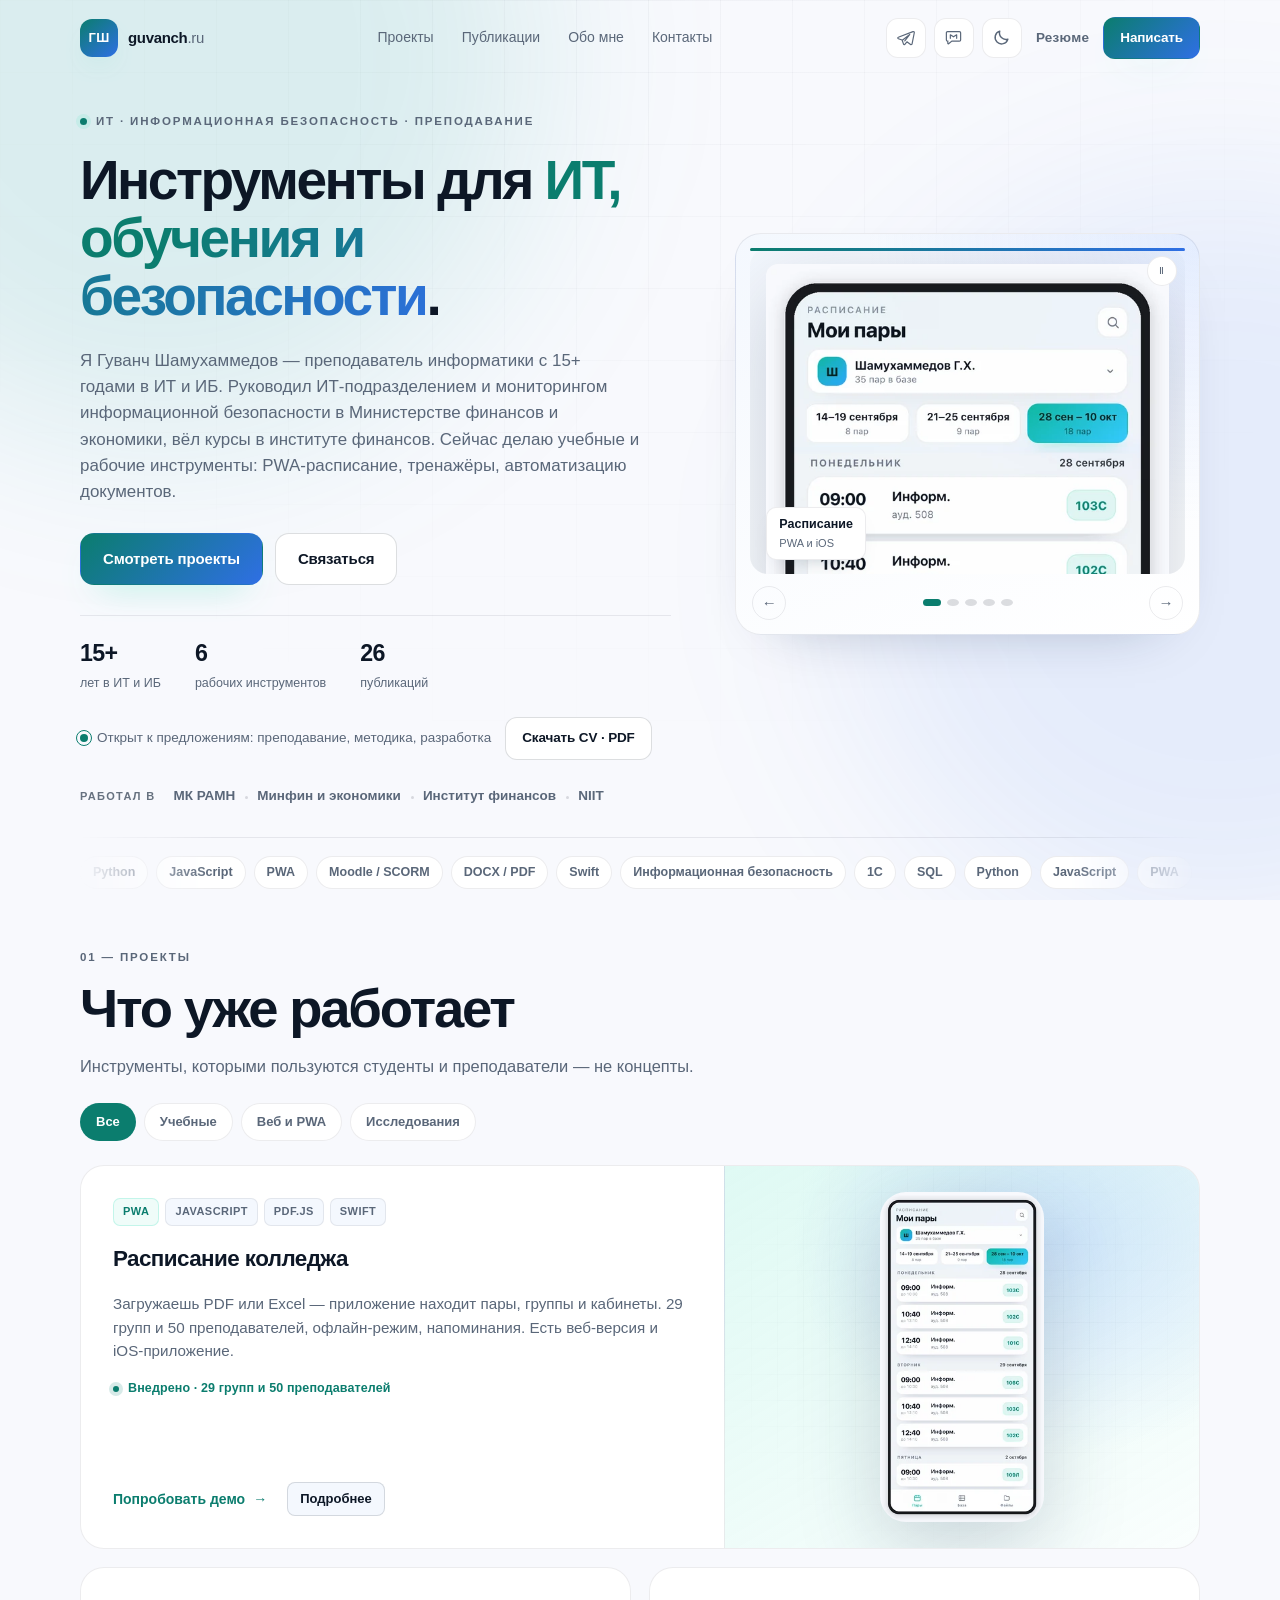
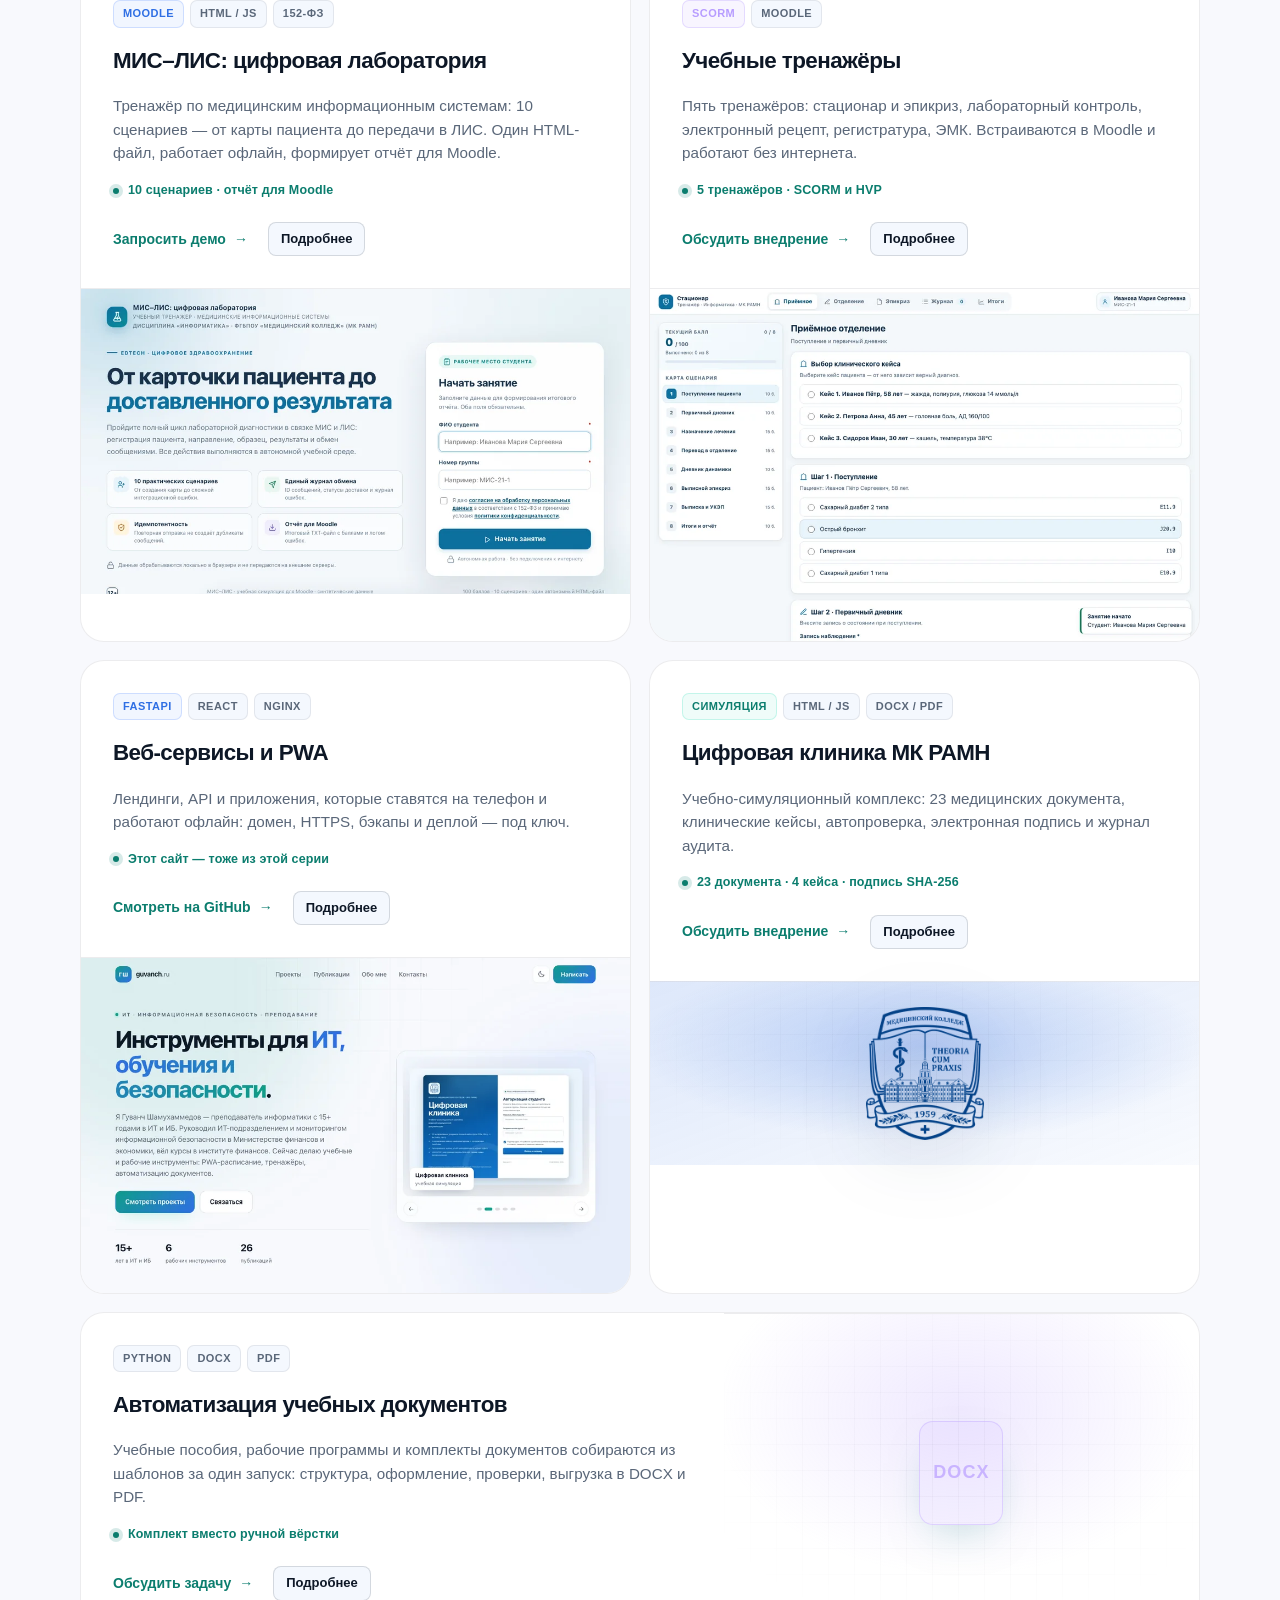
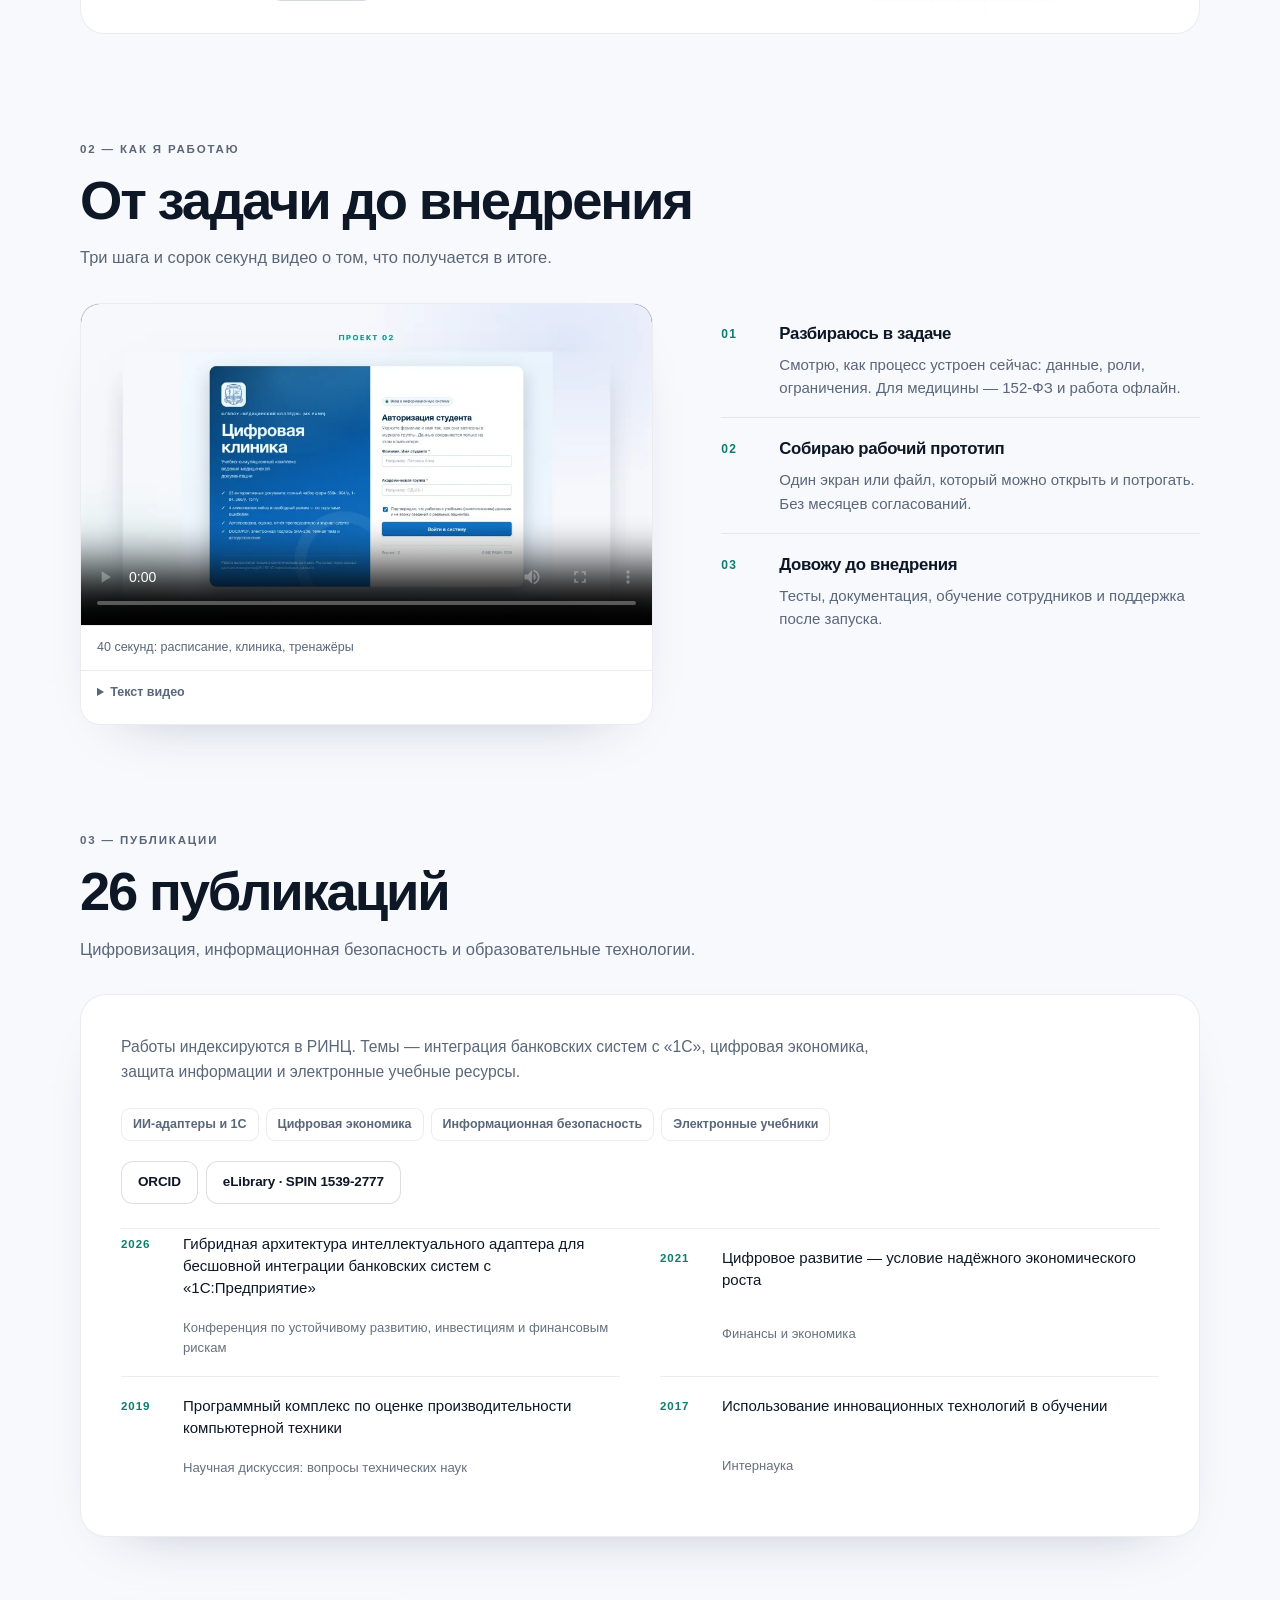
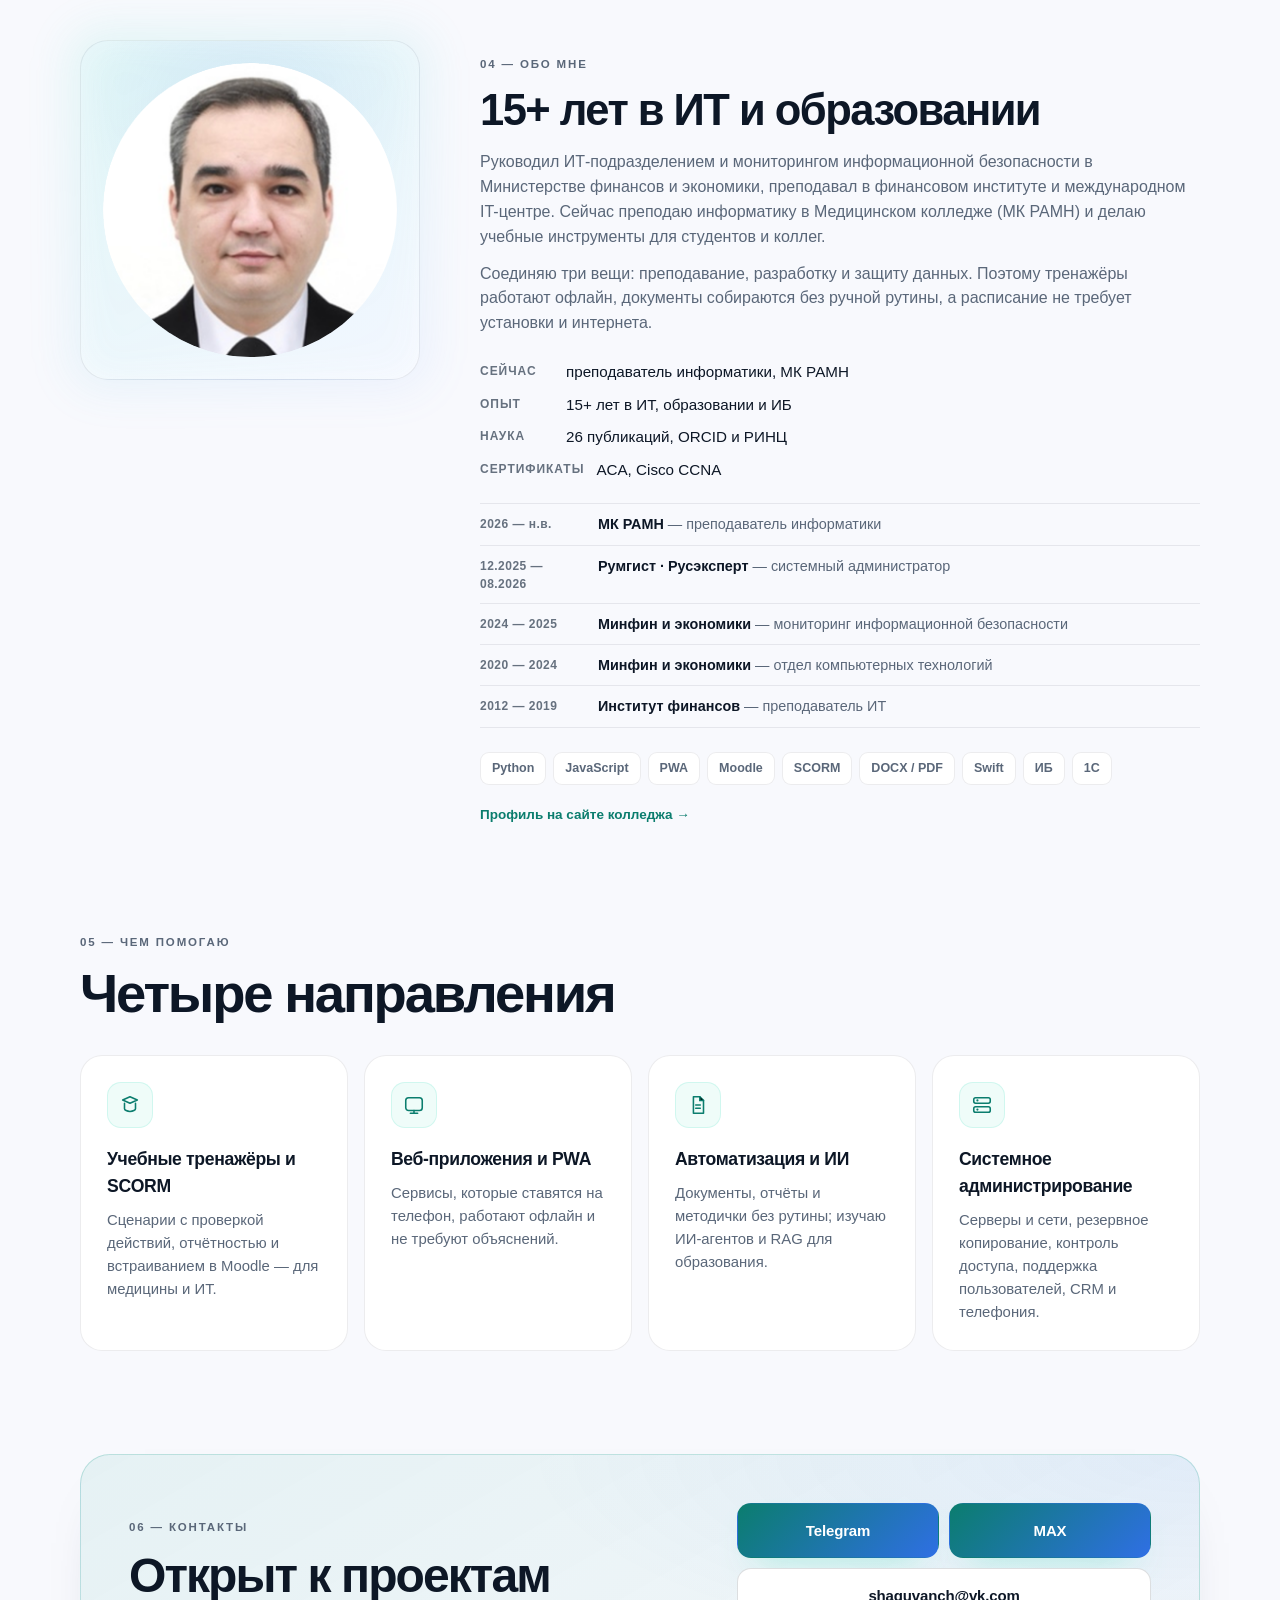
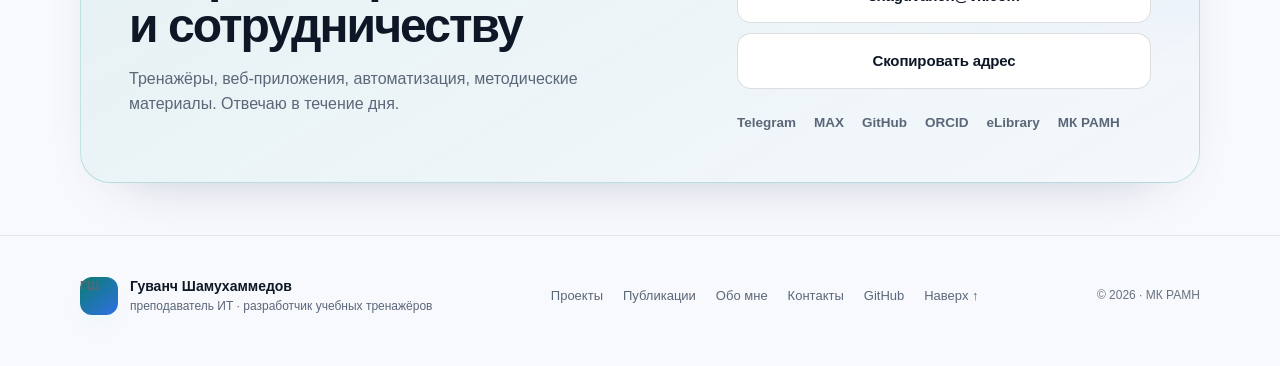
==== commit e1da9181: "CV: закреплён файл пользователя, GitHub в резюме и подвале" ====
--- a/index.html
+++ b/index.html
@@ -489,6 +489,7 @@
       <a href="#publications">Публикации</a>
       <a href="#about">Обо мне</a>
       <a href="#contact">Контакты</a>
+      <a href="https://github.com/mospoliteh2627-alt" target="_blank" rel="noopener">GitHub</a>
       <a href="#top" class="footer-top">Наверх ↑</a>
     </nav>
     <p class="footer-note">© <span id="year">2026</span> · МК РАМН</p>
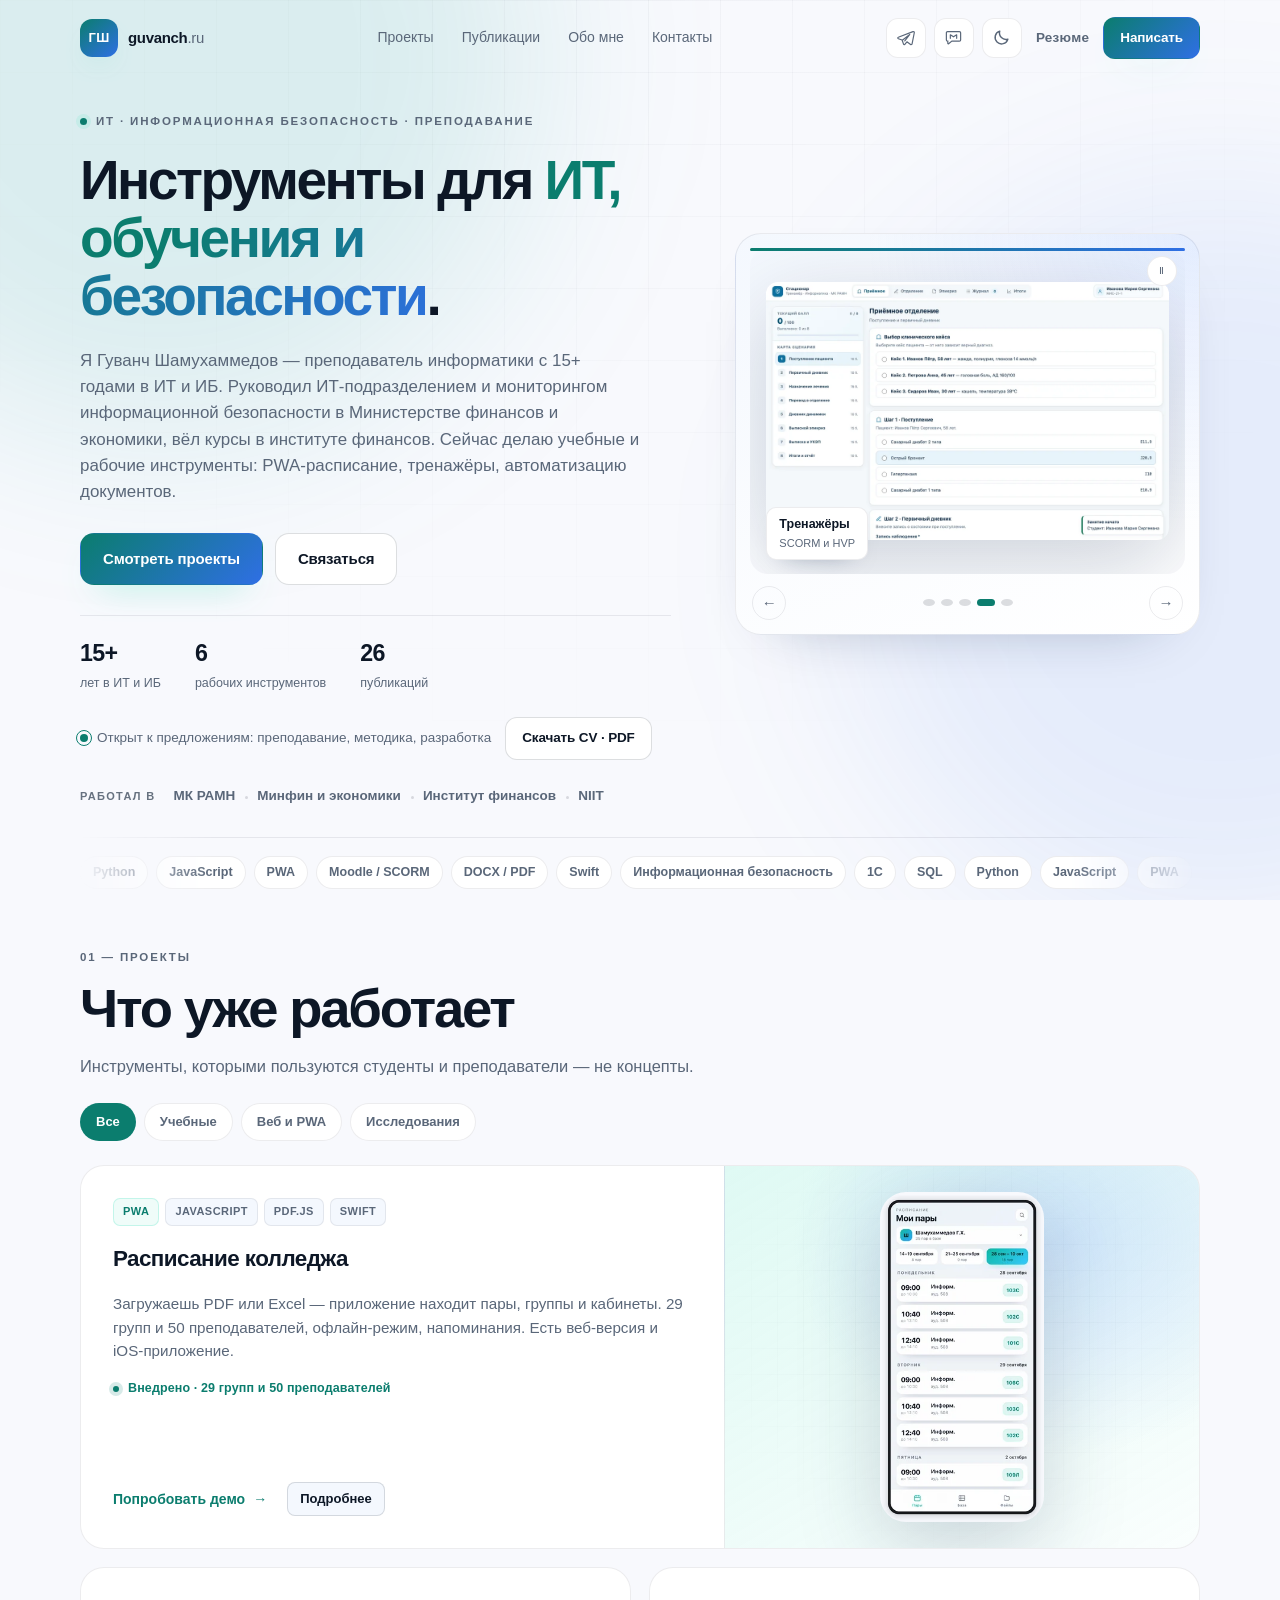
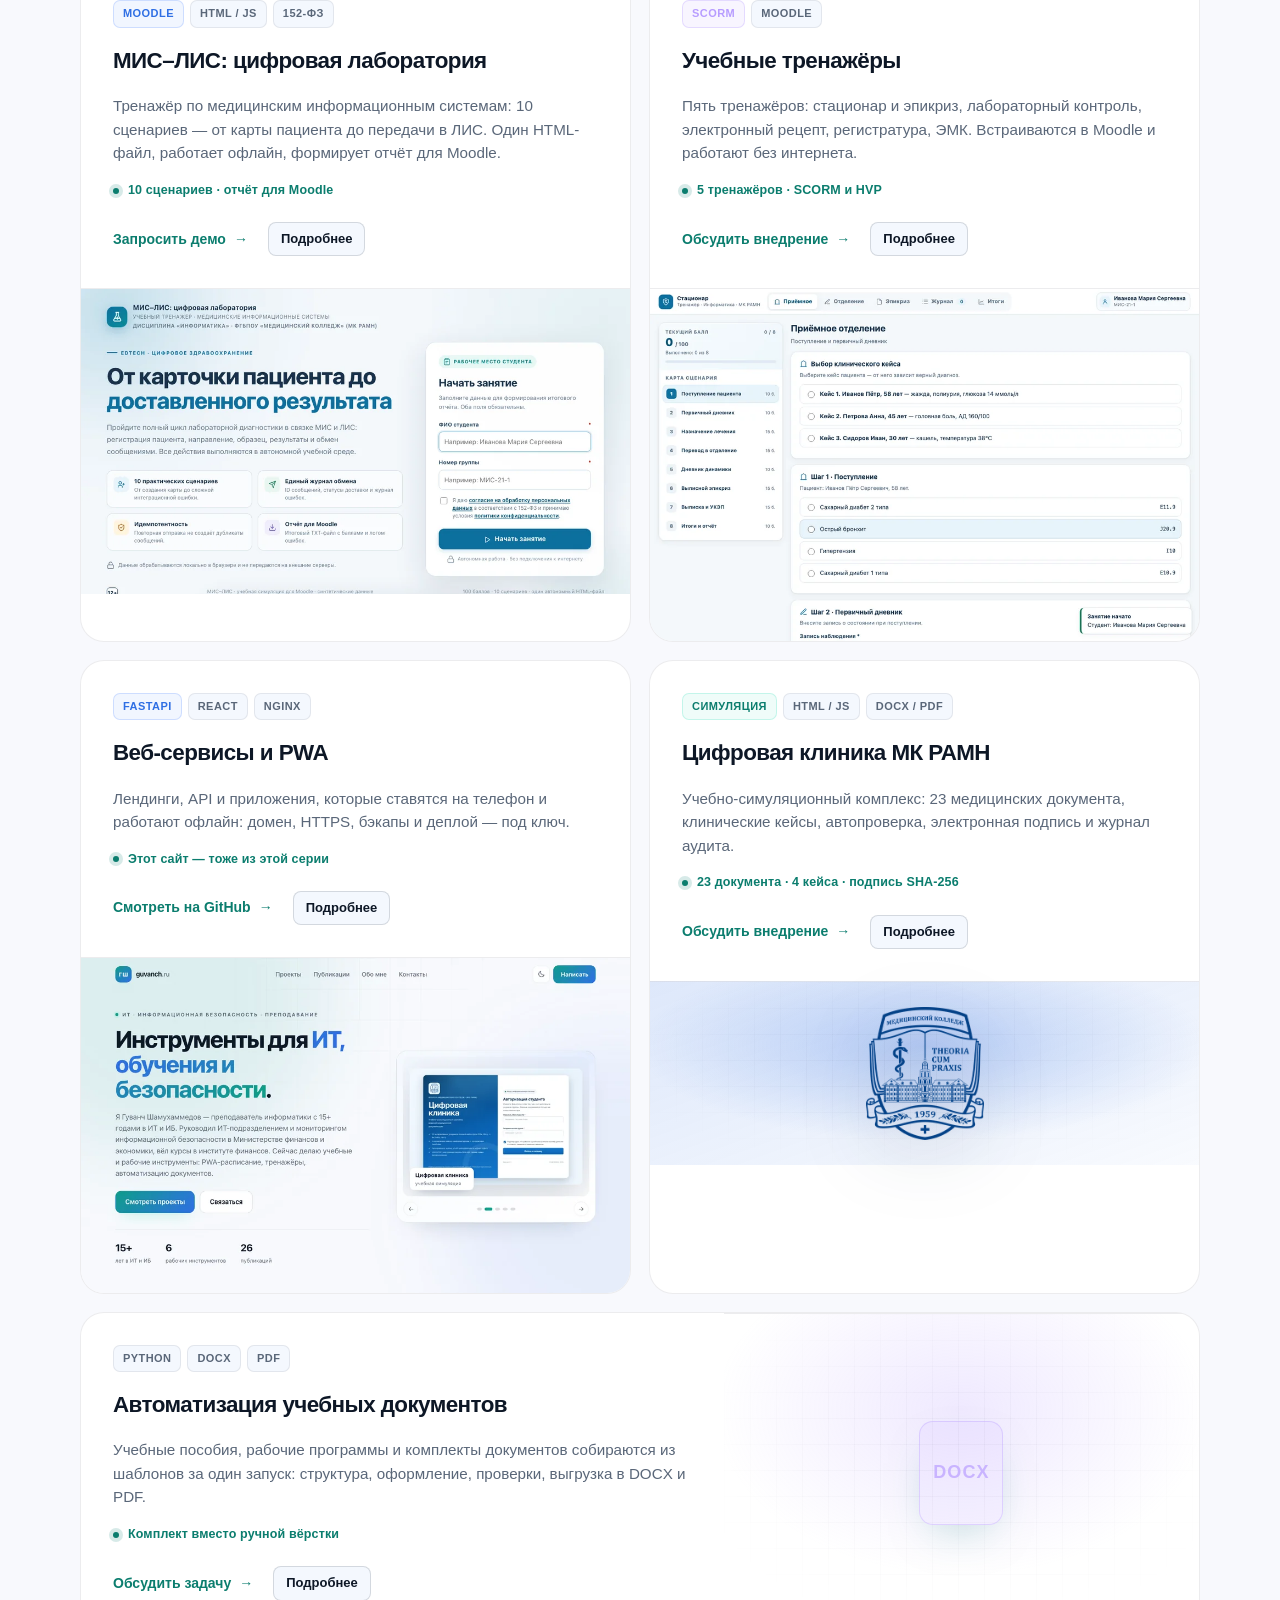
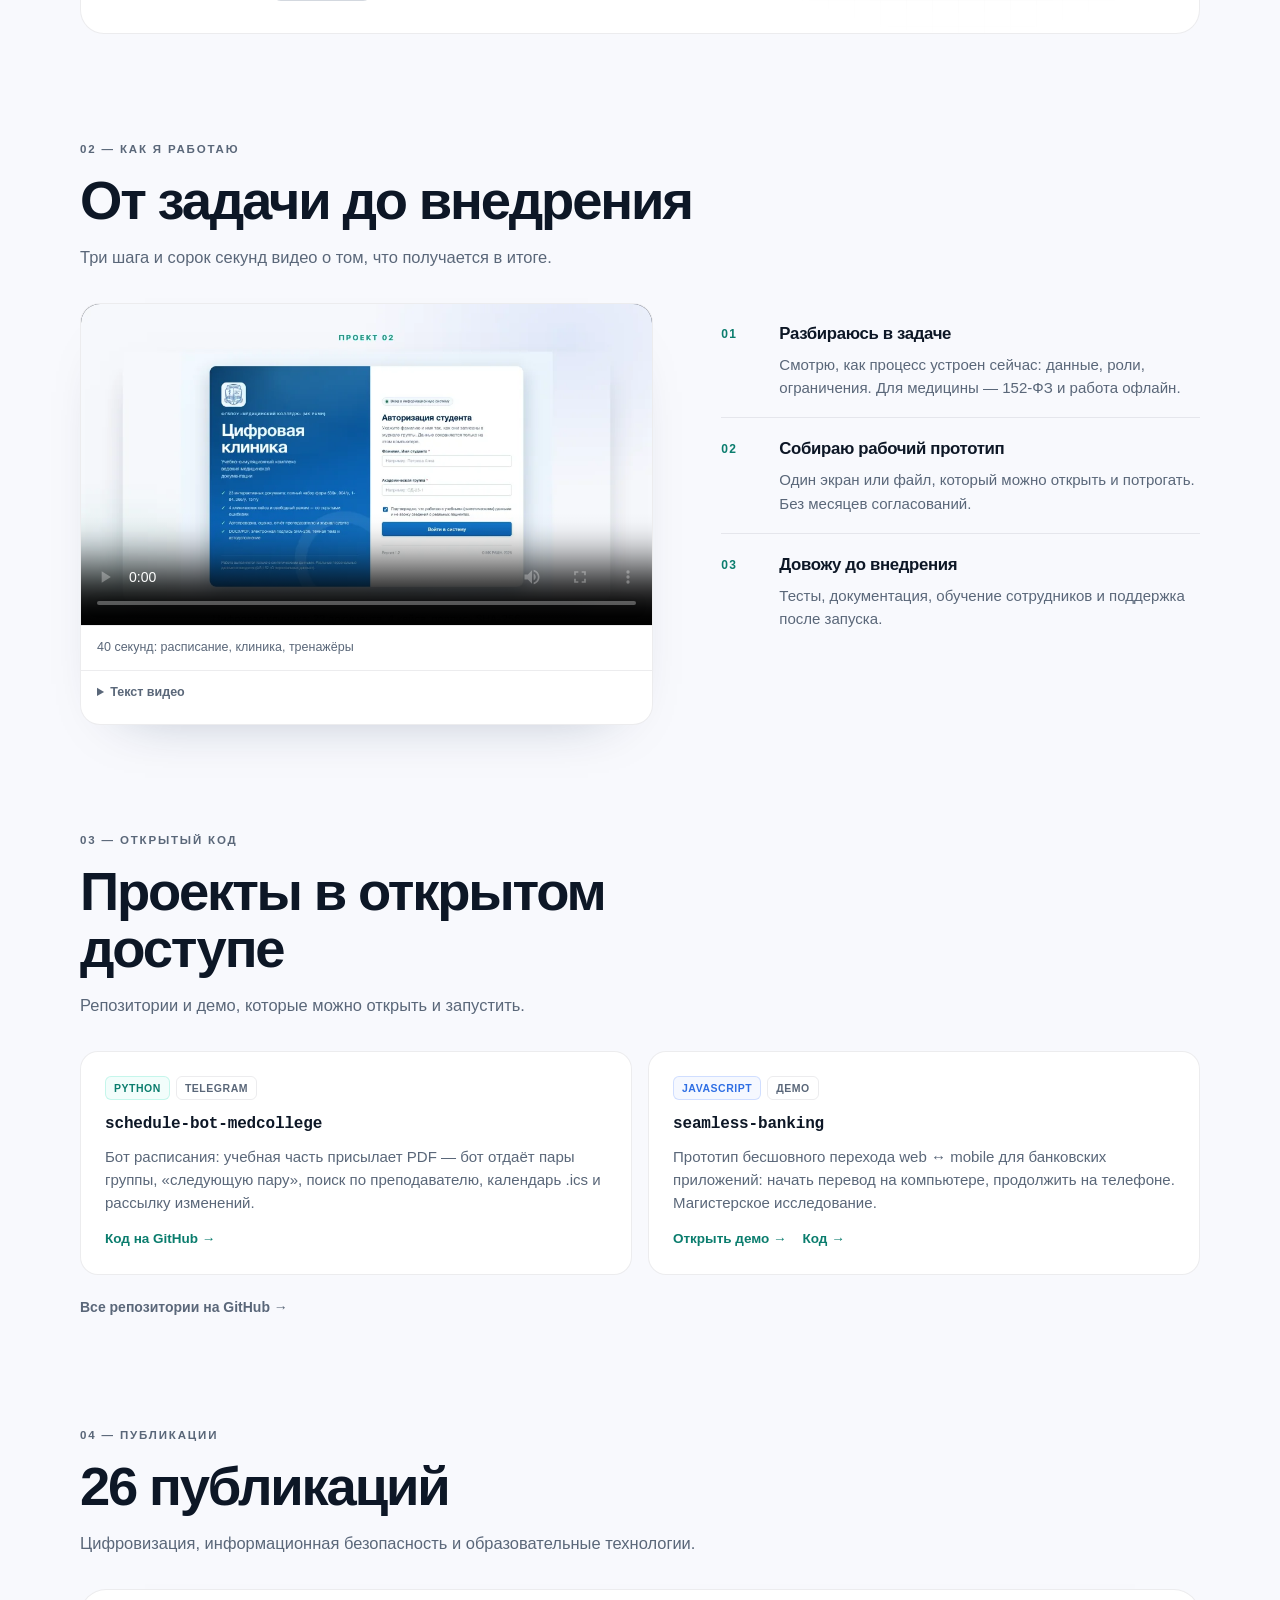
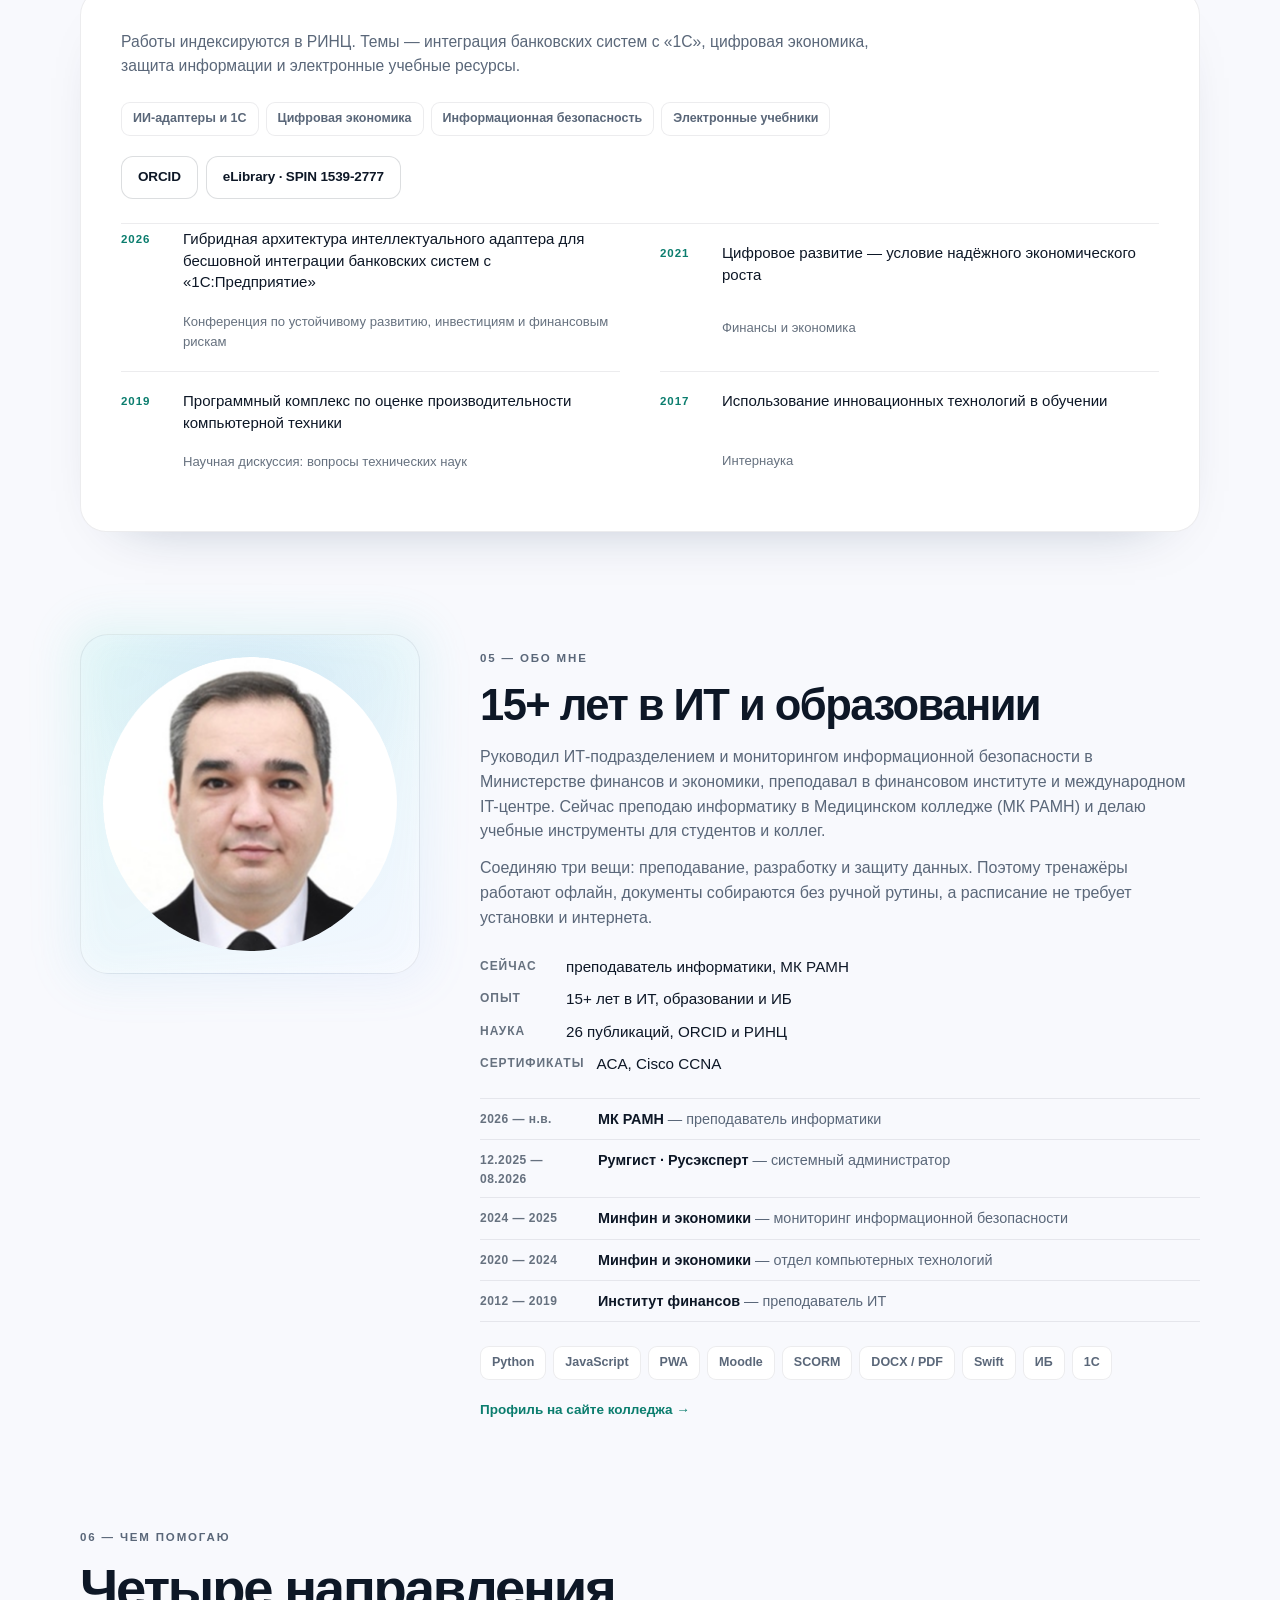
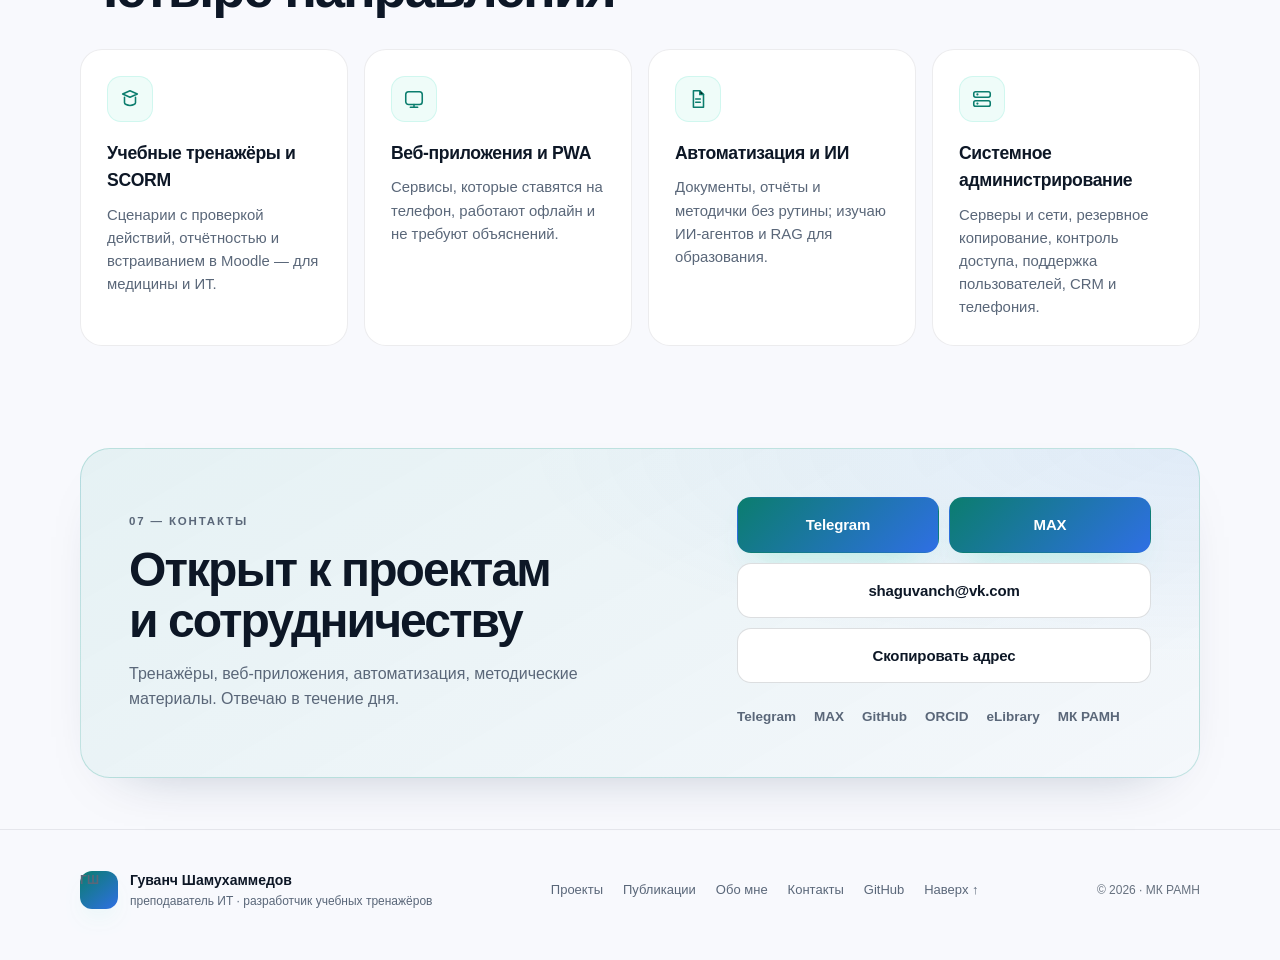
==== commit 07c122d3: "v13: раздел «Открытый код» со ссылками на публичные репозитории" ====
--- a/index.html
+++ b/index.html
@@ -321,10 +321,51 @@
     </div>
   </section>
 
+  <section class="section" id="code">
+    <div class="container">
+      <div class="section-head" data-reveal>
+        <p class="eyebrow">03 — Открытый код</p>
+        <h2>Проекты в открытом доступе</h2>
+        <p class="section-sub">Репозитории и демо, которые можно открыть и запустить.</p>
+      </div>
+
+      <div class="repos">
+        <article class="repo" data-reveal>
+          <div class="repo-top">
+            <span class="repo-lang repo-lang-py">Python</span>
+            <span class="repo-lang">Telegram</span>
+          </div>
+          <h3>schedule-bot-medcollege</h3>
+          <p>Бот расписания: учебная часть присылает PDF — бот отдаёт пары группы, «следующую пару»,
+            поиск по преподавателю, календарь .ics и рассылку изменений.</p>
+          <div class="repo-links">
+            <a href="https://github.com/mospoliteh2627-alt/schedule-bot-medcollege" target="_blank" rel="noopener">Код на GitHub →</a>
+          </div>
+        </article>
+
+        <article class="repo" data-reveal>
+          <div class="repo-top">
+            <span class="repo-lang repo-lang-js">JavaScript</span>
+            <span class="repo-lang">Демо</span>
+          </div>
+          <h3>seamless-banking</h3>
+          <p>Прототип бесшовного перехода web ↔ mobile для банковских приложений: начать перевод
+            на компьютере, продолжить на телефоне. Магистерское исследование.</p>
+          <div class="repo-links">
+            <a href="https://mospoliteh2627-alt.github.io/guvanchsha/" target="_blank" rel="noopener">Открыть демо →</a>
+            <a href="https://github.com/mospoliteh2627-alt/seamless-banking" target="_blank" rel="noopener">Код →</a>
+          </div>
+        </article>
+      </div>
+
+      <a class="repos-all" href="https://github.com/mospoliteh2627-alt" target="_blank" rel="noopener">Все репозитории на GitHub →</a>
+    </div>
+  </section>
+
   <section class="section" id="publications">
     <div class="container">
       <div class="section-head" data-reveal>
-        <p class="eyebrow">03 — Публикации</p>
+        <p class="eyebrow">04 — Публикации</p>
         <h2>26 публикаций</h2>
         <p class="section-sub">Цифровизация, информационная безопасность и образовательные технологии.</p>
       </div>
@@ -374,7 +415,7 @@
         <img src="assets/photo.png" alt="Гуванч Шамухаммедов" width="600" height="600">
       </div>
       <div class="about-copy" data-reveal>
-        <p class="eyebrow">04 — Обо мне</p>
+        <p class="eyebrow">05 — Обо мне</p>
         <h2>15+ лет в ИТ и образовании</h2>
         <p>Руководил ИТ-подразделением и мониторингом информационной безопасности в Министерстве финансов и экономики, преподавал в финансовом институте и международном IT-центре. Сейчас преподаю информатику
           в Медицинском колледже (МК РАМН) и делаю учебные инструменты для студентов и коллег.</p>
@@ -406,7 +447,7 @@
   <section class="section" id="services">
     <div class="container">
       <div class="section-head" data-reveal>
-        <p class="eyebrow">05 — Чем помогаю</p>
+        <p class="eyebrow">06 — Чем помогаю</p>
         <h2>Четыре направления</h2>
       </div>
       <div class="services">
@@ -446,7 +487,7 @@
     <div class="container">
       <div class="contact-card" data-reveal>
         <div class="contact-copy">
-          <p class="eyebrow">06 — Контакты</p>
+          <p class="eyebrow">07 — Контакты</p>
           <h2>Открыт к проектам<br>и сотрудничеству</h2>
           <p>Тренажёры, веб-приложения, автоматизация, методические материалы.
             Отвечаю в течение дня.</p>
--- a/css/style.css
+++ b/css/style.css
@@ -1926,3 +1926,47 @@
   .cv-skill .chips { margin-top: 3px; }
   .cv-page .chips span { padding: 1px 5px; }
 }
+
+/* открытый код */
+.repos { display: grid; grid-template-columns: 1fr 1fr; gap: 16px; }
+.repo {
+  padding: 24px;
+  border-radius: 18px;
+  border: 1px solid var(--line);
+  background: var(--surface);
+  transition: transform .18s ease, border-color .18s ease;
+}
+.repo:hover { transform: translateY(-3px); border-color: rgba(95, 227, 198, .35); }
+.repo-top { display: flex; gap: 6px; margin-bottom: 12px; }
+.repo-lang {
+  padding: 3px 8px;
+  border-radius: 6px;
+  border: 1px solid var(--line);
+  color: var(--muted);
+  font-size: 10.5px;
+  font-weight: 700;
+  letter-spacing: .05em;
+  text-transform: uppercase;
+}
+.repo-lang-py { color: var(--accent); border-color: rgba(95, 227, 198, .3); background: rgba(95, 227, 198, .08); }
+.repo-lang-js { color: var(--accent-2); border-color: rgba(122, 162, 255, .3); background: rgba(122, 162, 255, .08); }
+.repo h3 {
+  font-family: ui-monospace, SFMono-Regular, Menlo, Consolas, monospace;
+  font-size: 1rem;
+  letter-spacing: -0.01em;
+}
+.repo p { margin-top: 8px; color: var(--muted); font-size: .94rem; }
+.repo-links { display: flex; gap: 16px; margin-top: 14px; flex-wrap: wrap; }
+.repo-links a { color: var(--accent); font-size: 13.5px; font-weight: 650; }
+.repo-links a:hover { text-decoration: underline; text-underline-offset: 3px; }
+.repos-all {
+  display: inline-block;
+  margin-top: 22px;
+  color: var(--muted);
+  font-size: 14px;
+  font-weight: 600;
+}
+.repos-all:hover { color: var(--accent); }
+@media (max-width: 760px) {
+  .repos { grid-template-columns: 1fr; }
+}
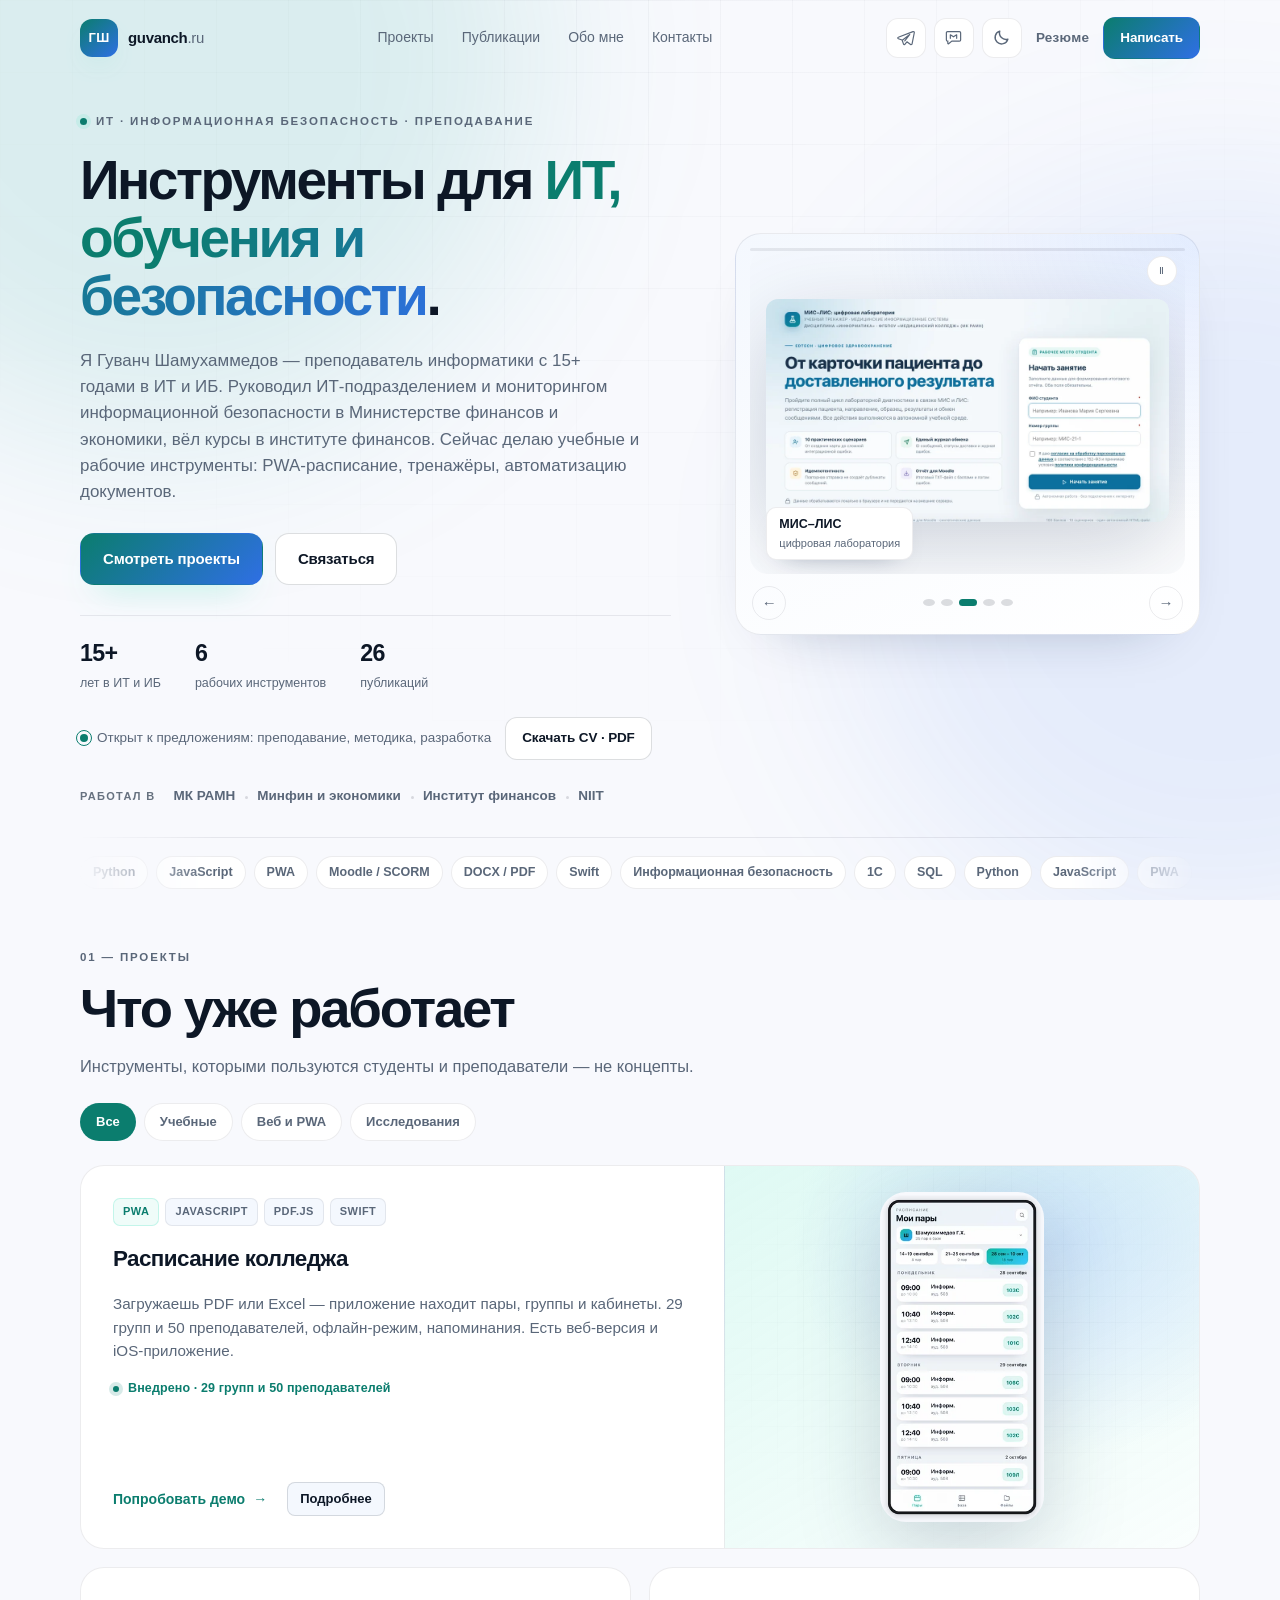
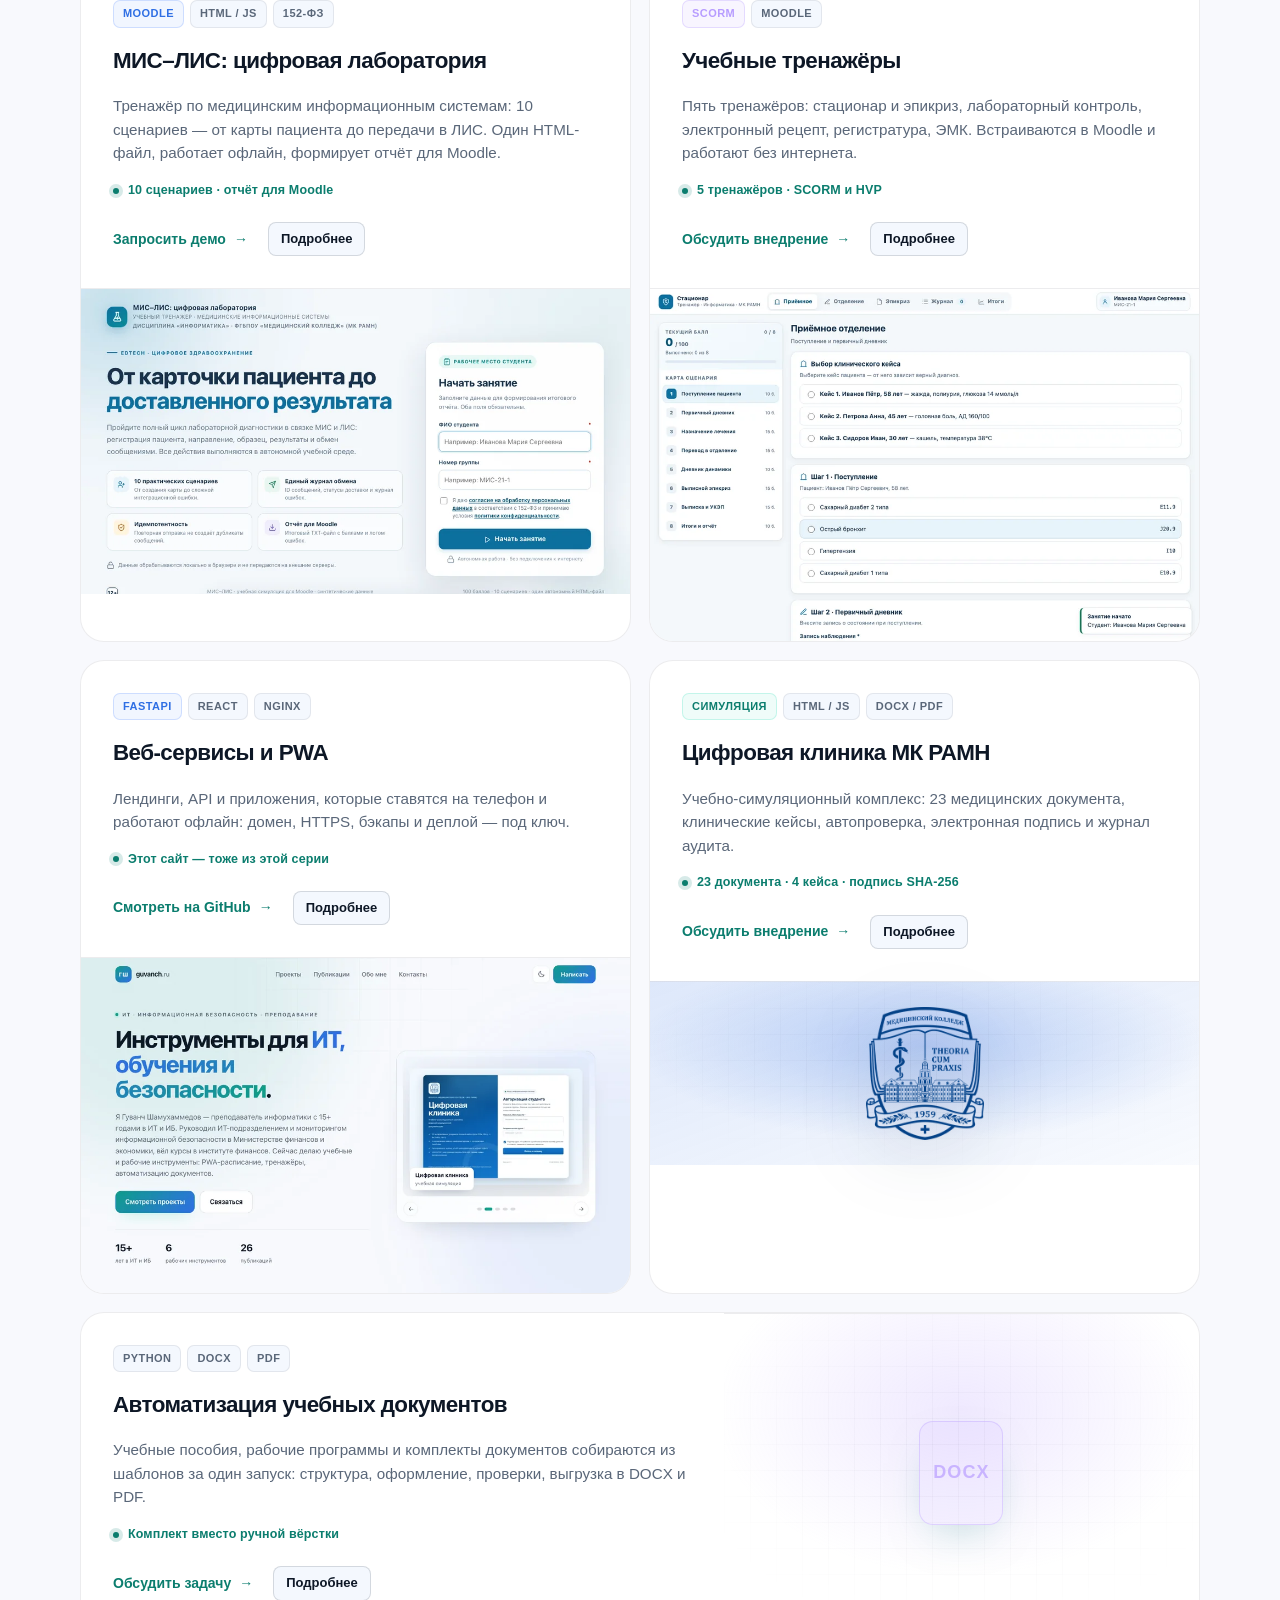
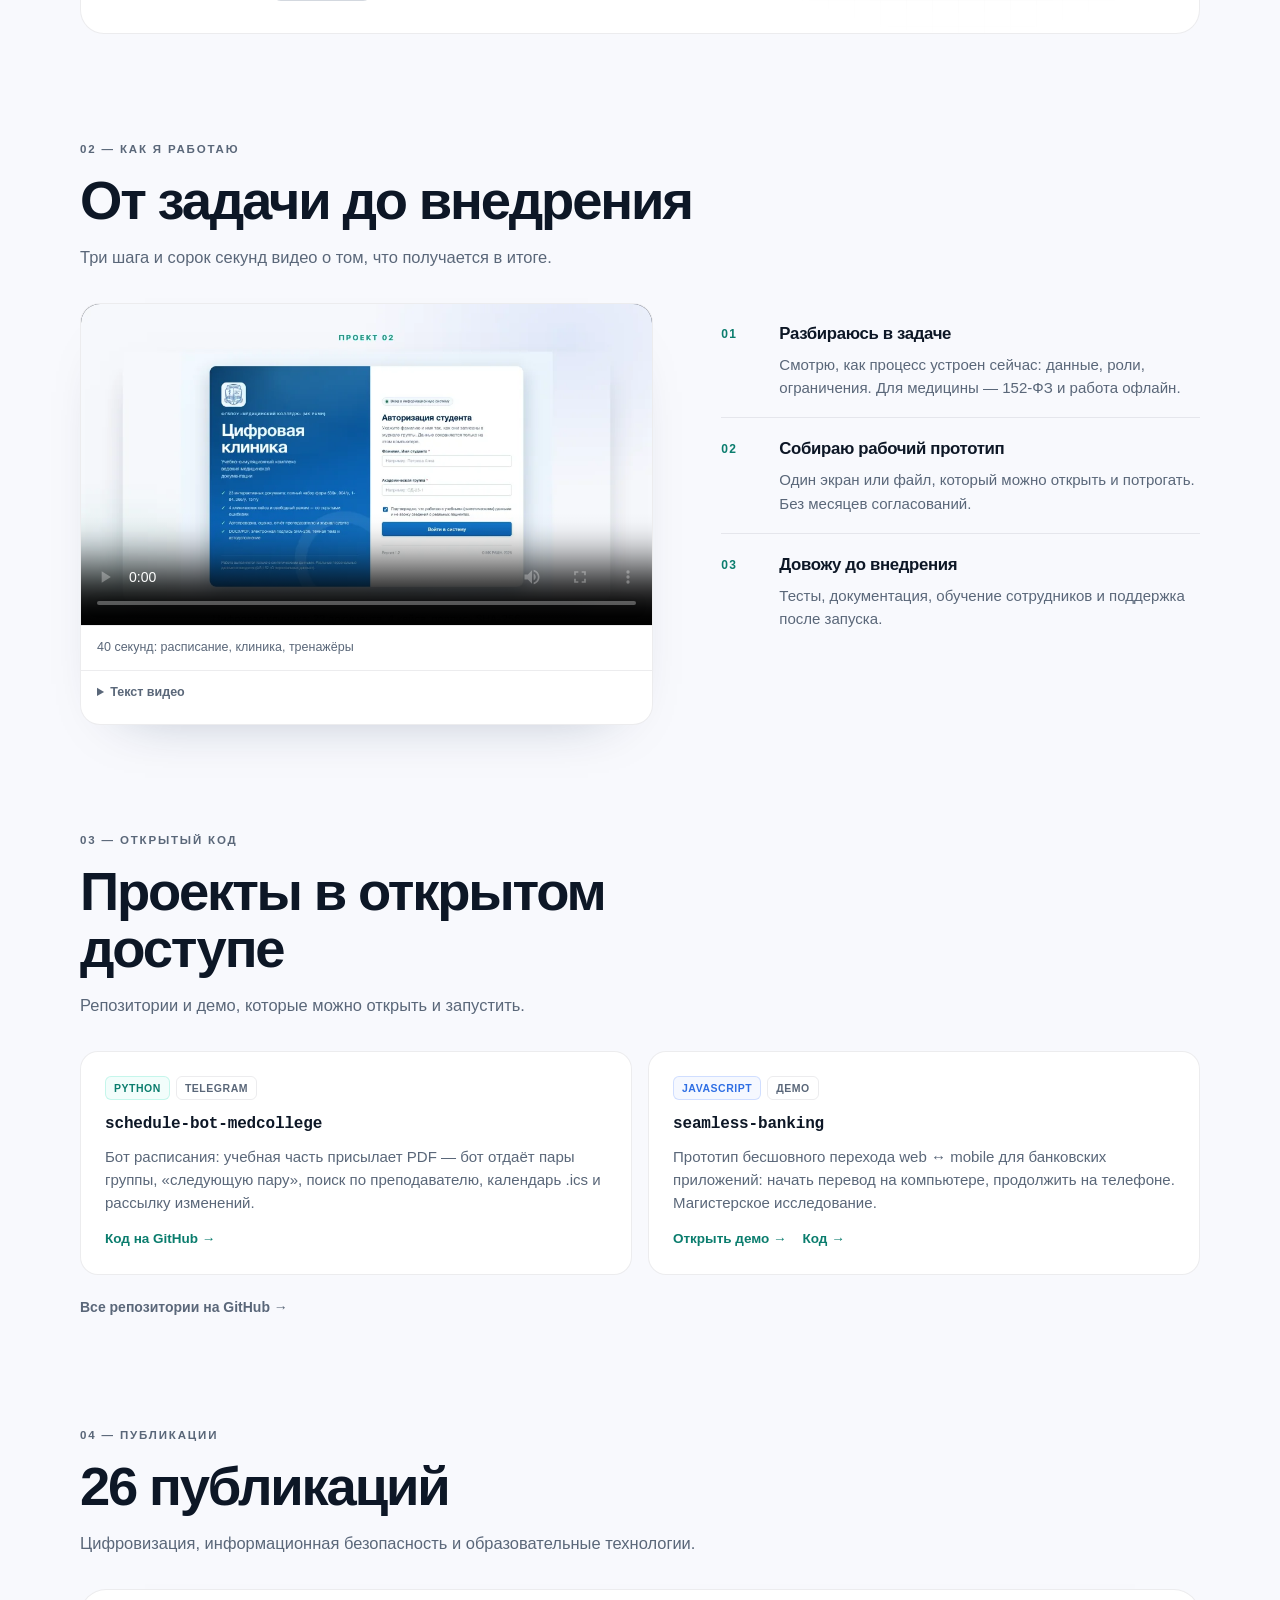
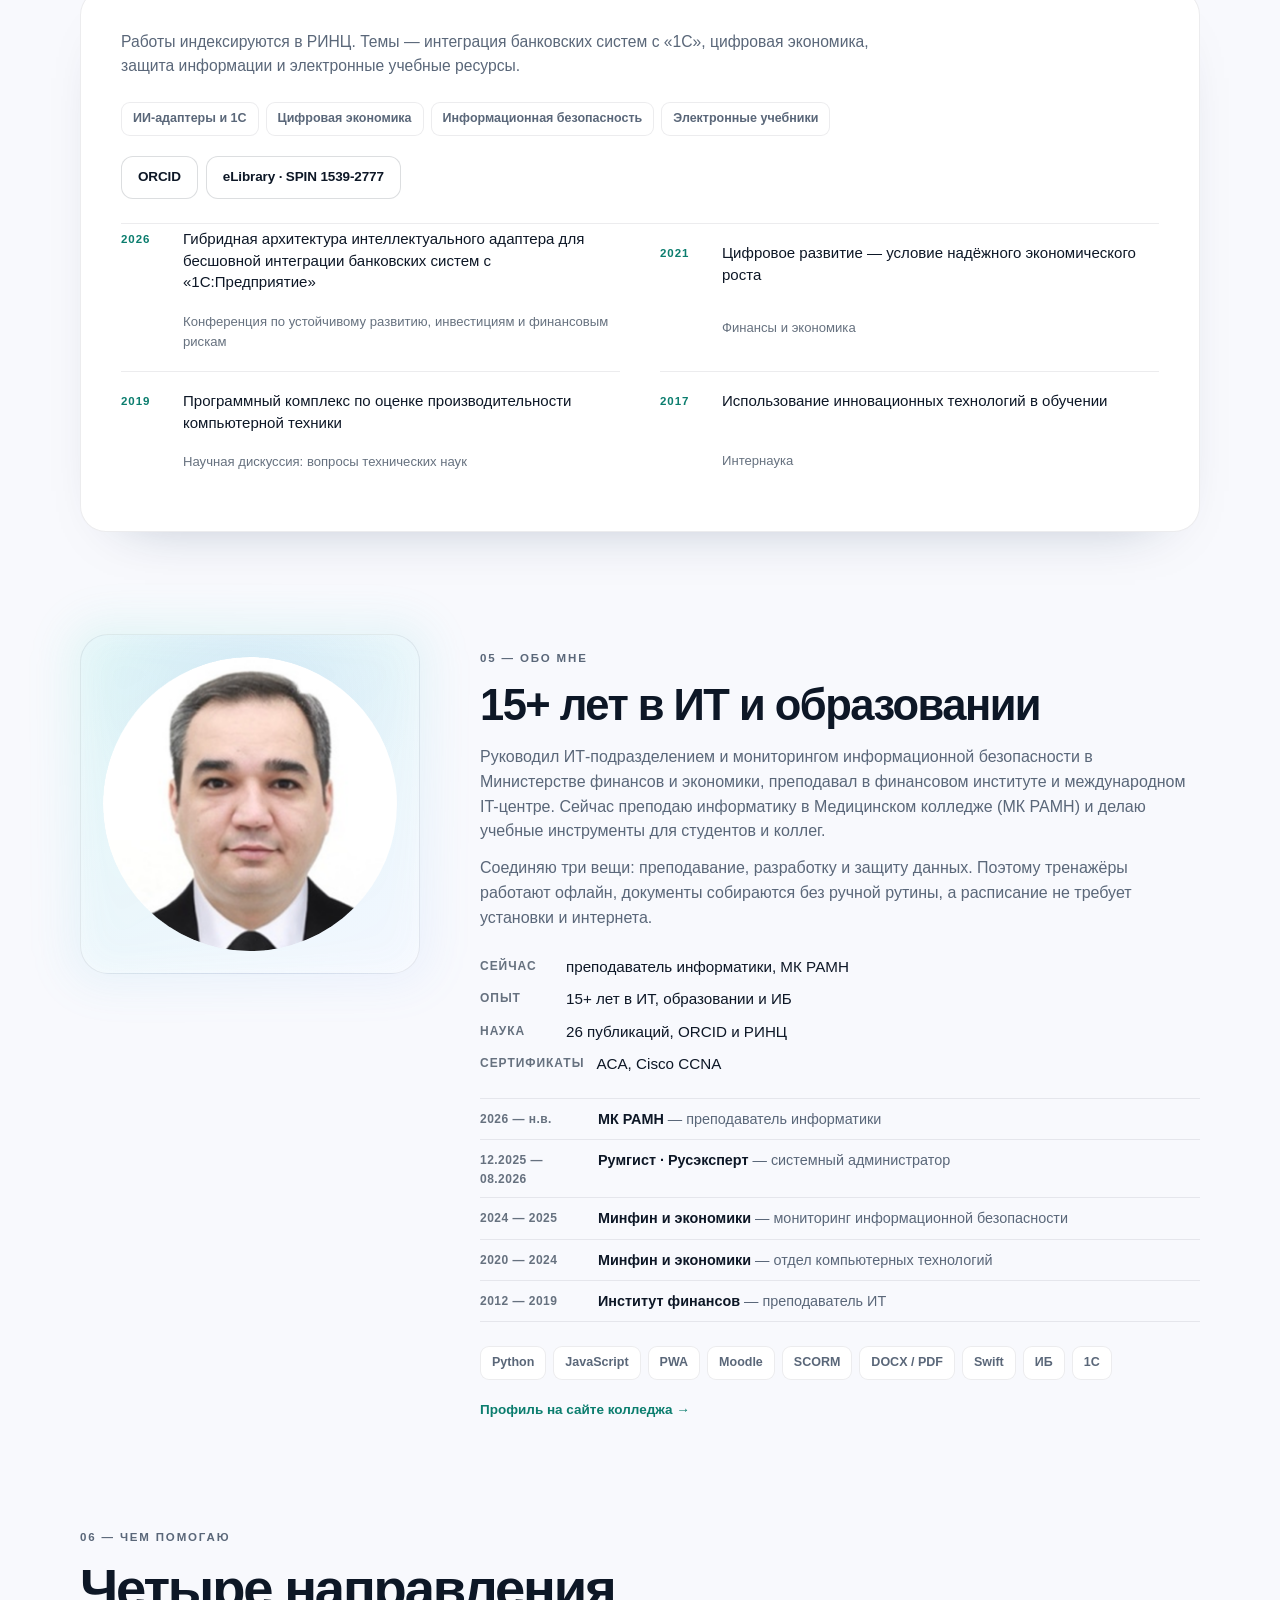
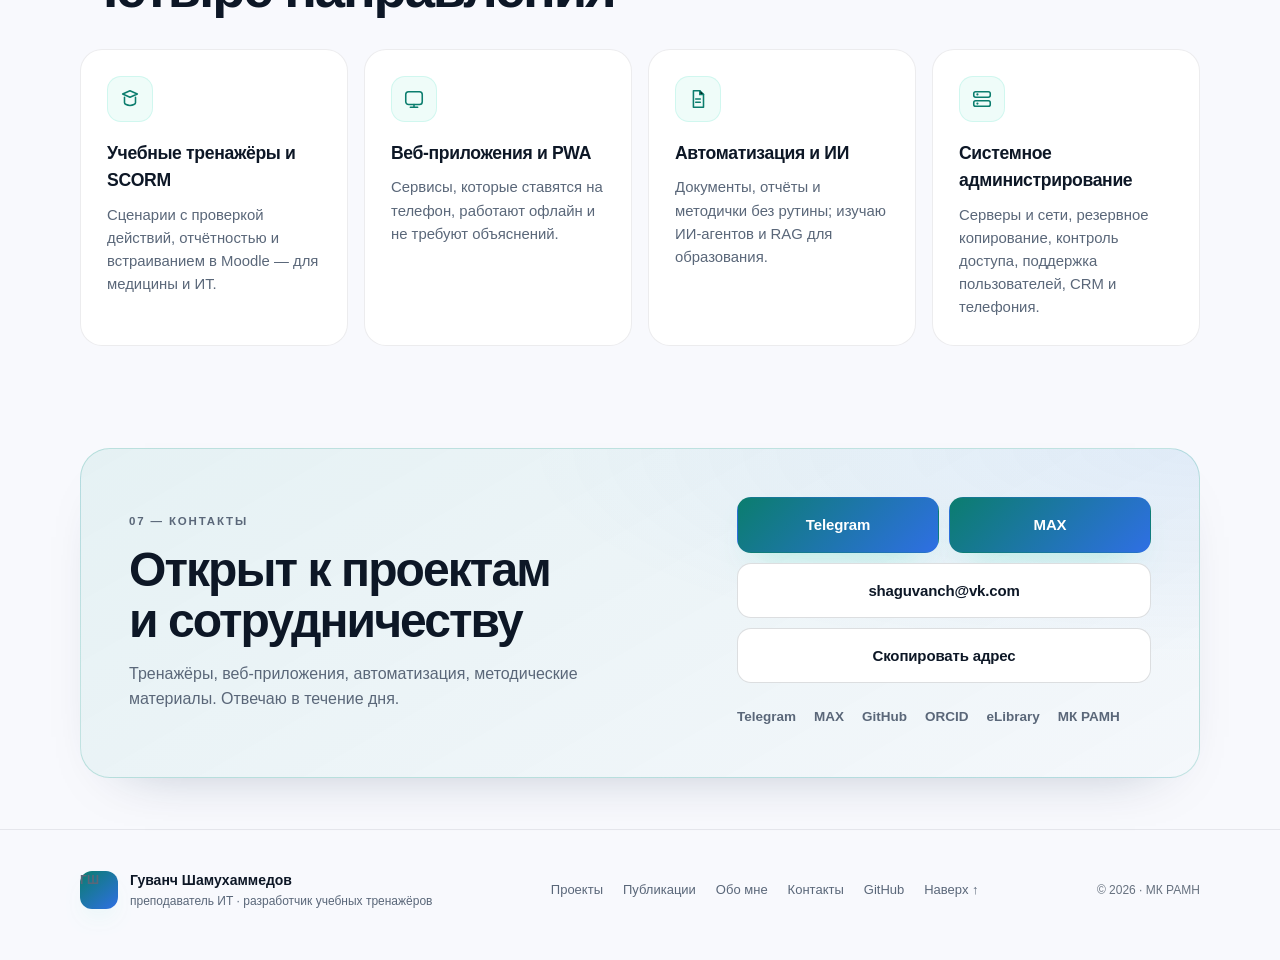
==== commit 8ca13278: "verify: google-site-verification" ====
--- a/index.html
+++ b/index.html
@@ -6,6 +6,7 @@
 <title>Гуванч Шамухаммедов — преподаватель ИТ и разработчик учебных тренажёров</title>
 <meta name="description" content="Преподаватель информатики, 15+ лет в ИТ и ИБ. Учебные тренажёры, PWA-расписание, автоматизация документов. 26 публикаций, кейсы и демо.">
 <meta name="author" content="Гуванч Шамухаммедов">
+<meta name="google-site-verification" content="aGPV2kcxGxj34YLPTlO0k0mPjm81eu0EGYZUNydACSc" />
 <meta name="theme-color" content="#f7f8fc">
 <meta name="color-scheme" content="light dark">
 <link rel="canonical" href="https://guvanch.ru/">
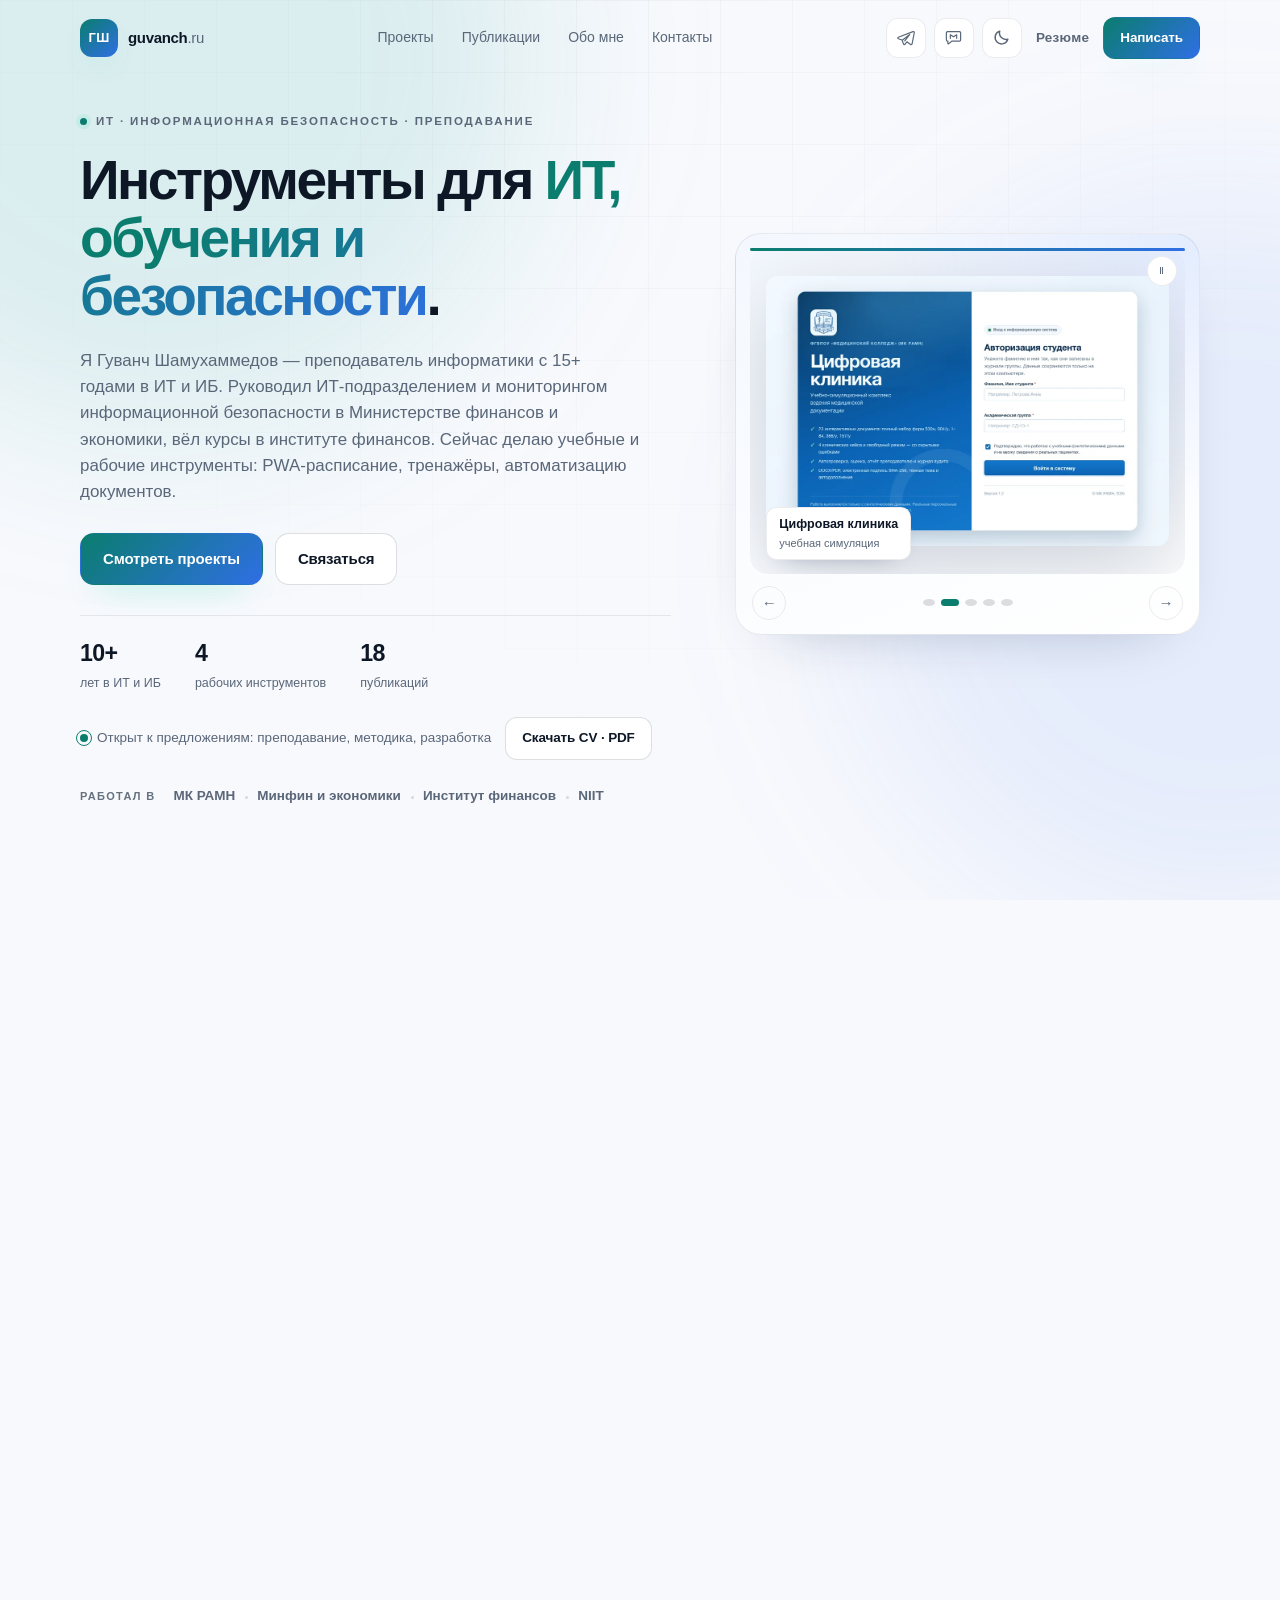
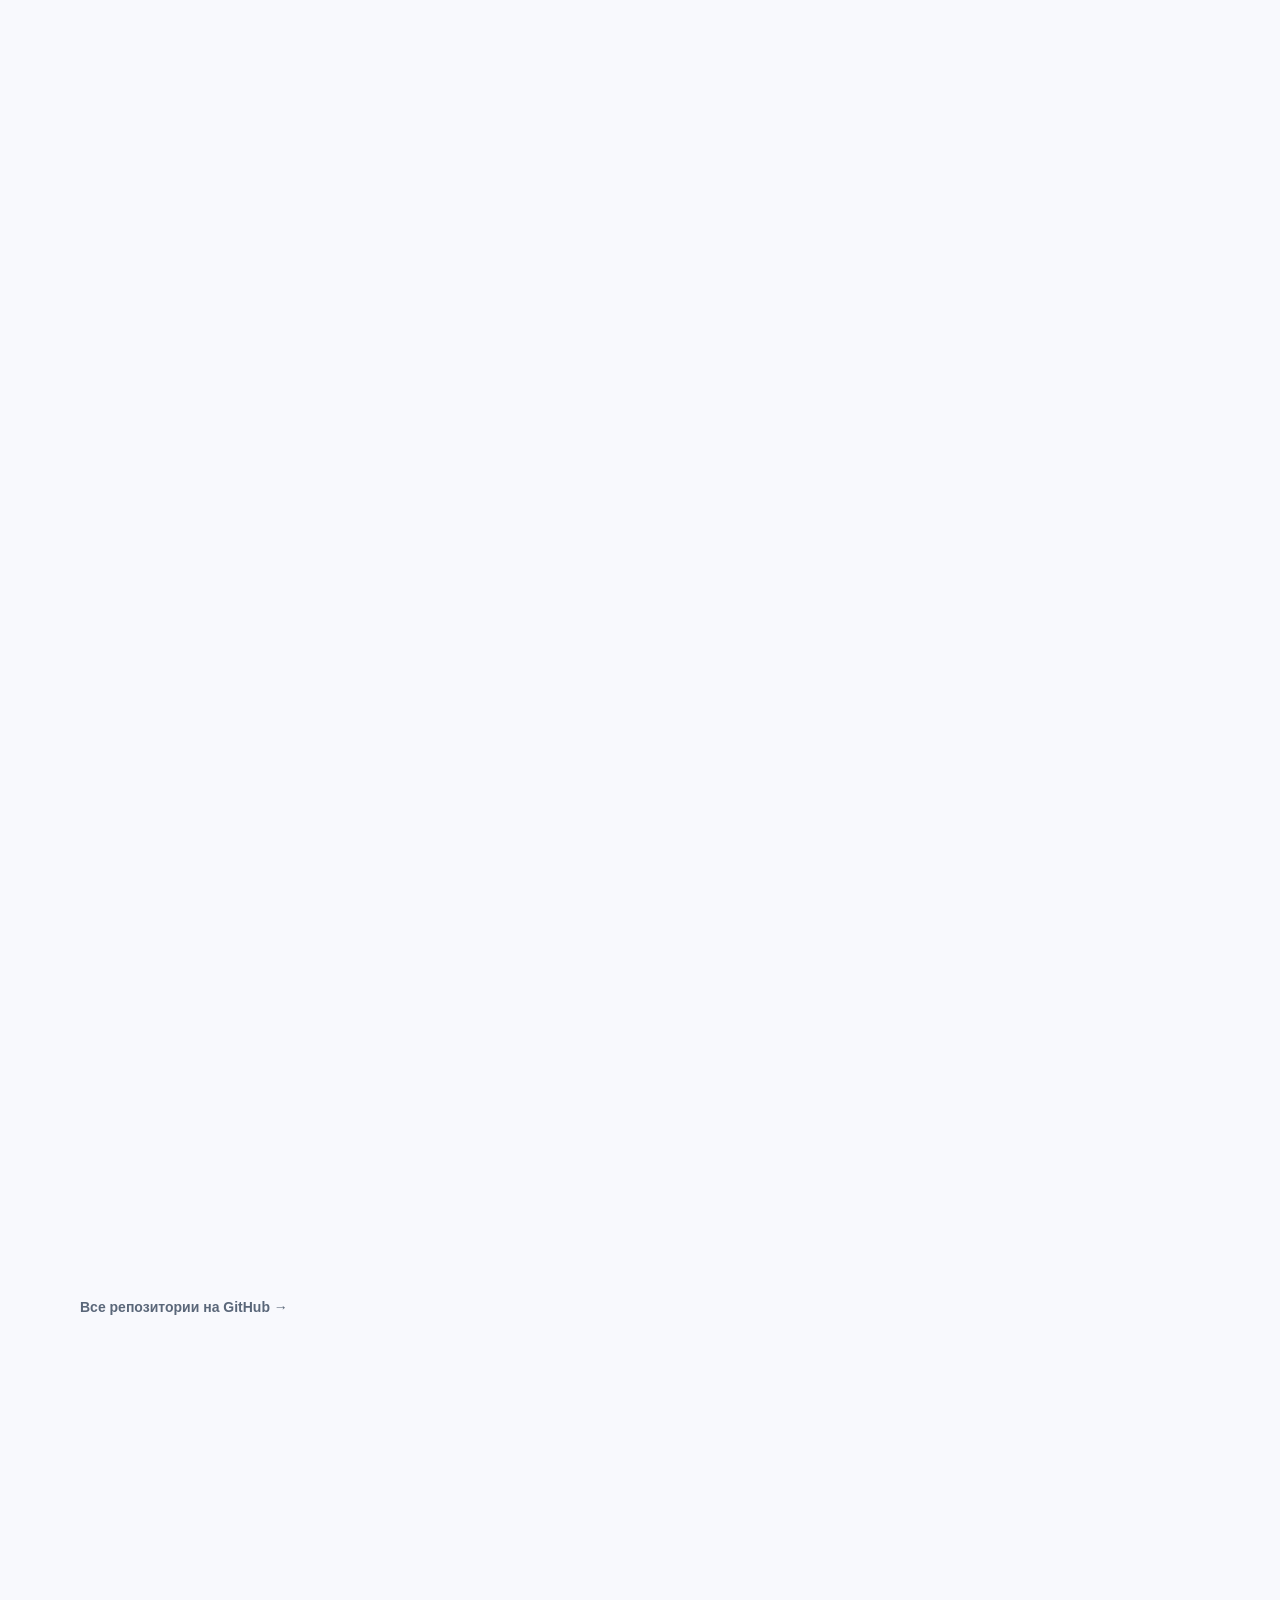
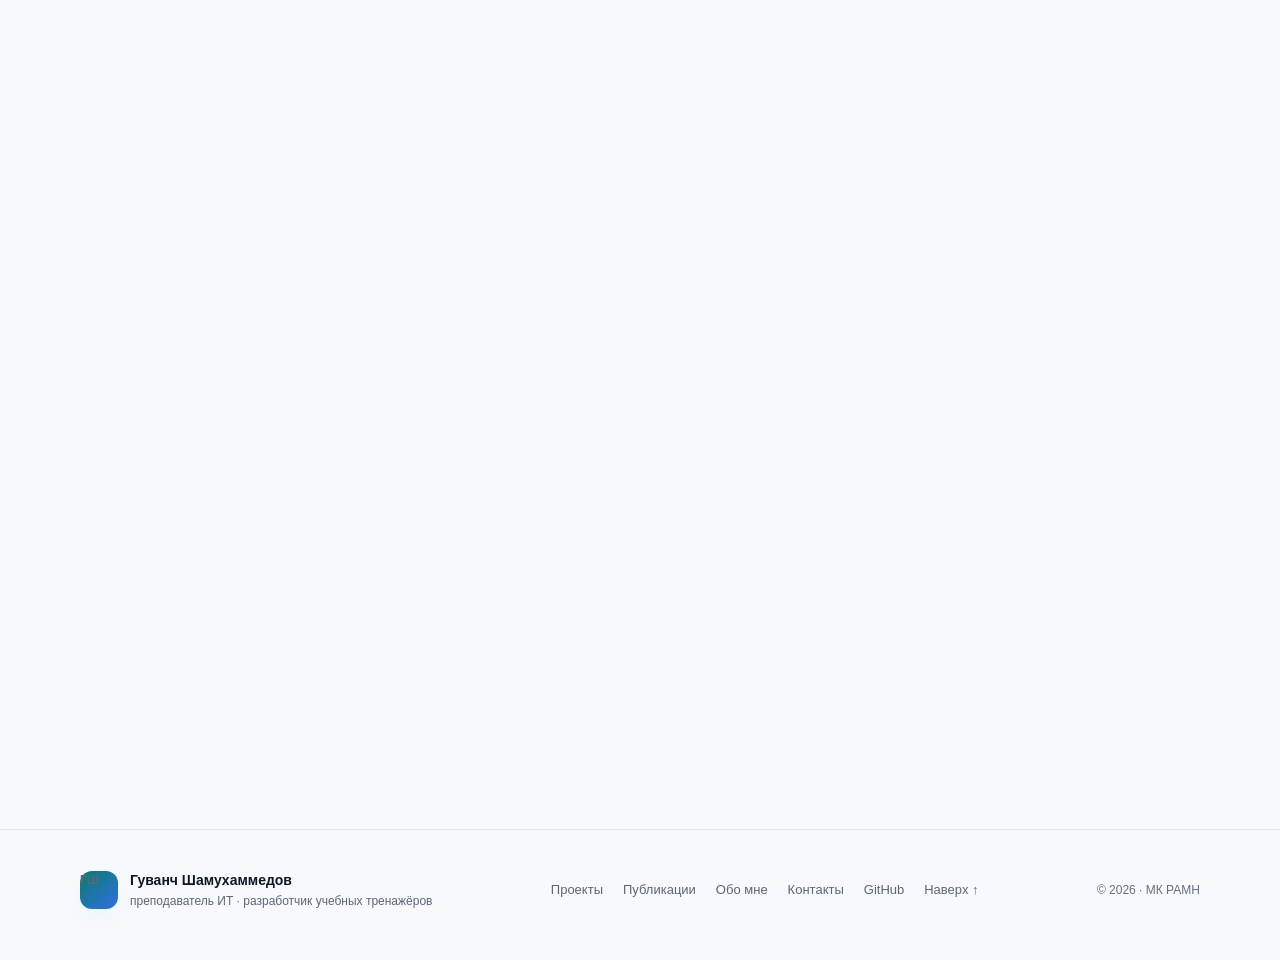
==== commit 3cb67a92: "security: CSP meta, referrer policy, theme.js extraction" ====
--- a/index.html
+++ b/index.html
@@ -3,6 +3,8 @@
 <head>
 <meta charset="utf-8">
 <meta name="viewport" content="width=device-width, initial-scale=1, viewport-fit=cover">
+<meta http-equiv="Content-Security-Policy" content="default-src 'self'; script-src 'self'; style-src 'self'; img-src 'self' data:; media-src 'self'; font-src 'self'; connect-src 'self'; base-uri 'self'; form-action 'self'; object-src 'none'">
+<meta name="referrer" content="strict-origin-when-cross-origin">
 <title>Гуванч Шамухаммедов — преподаватель ИТ и разработчик учебных тренажёров</title>
 <meta name="description" content="Преподаватель информатики, 15+ лет в ИТ и ИБ. Учебные тренажёры, PWA-расписание, автоматизация документов. 26 публикаций, кейсы и демо.">
 <meta name="author" content="Гуванч Шамухаммедов">
@@ -20,14 +22,7 @@
 <link rel="icon" href="assets/favicon.svg" type="image/svg+xml">
 <link rel="apple-touch-icon" href="assets/favicon.svg">
 <link rel="stylesheet" href="css/style.css">
-<script>
-  (function () {
-    try {
-      var stored = localStorage.getItem('theme');
-      document.documentElement.dataset.theme = stored === 'dark' ? 'dark' : 'light';
-    } catch (e) {}
-  })();
-</script>
+<script src="js/theme.js"></script>
 <script type="application/ld+json">
 {
   "@context": "https://schema.org",
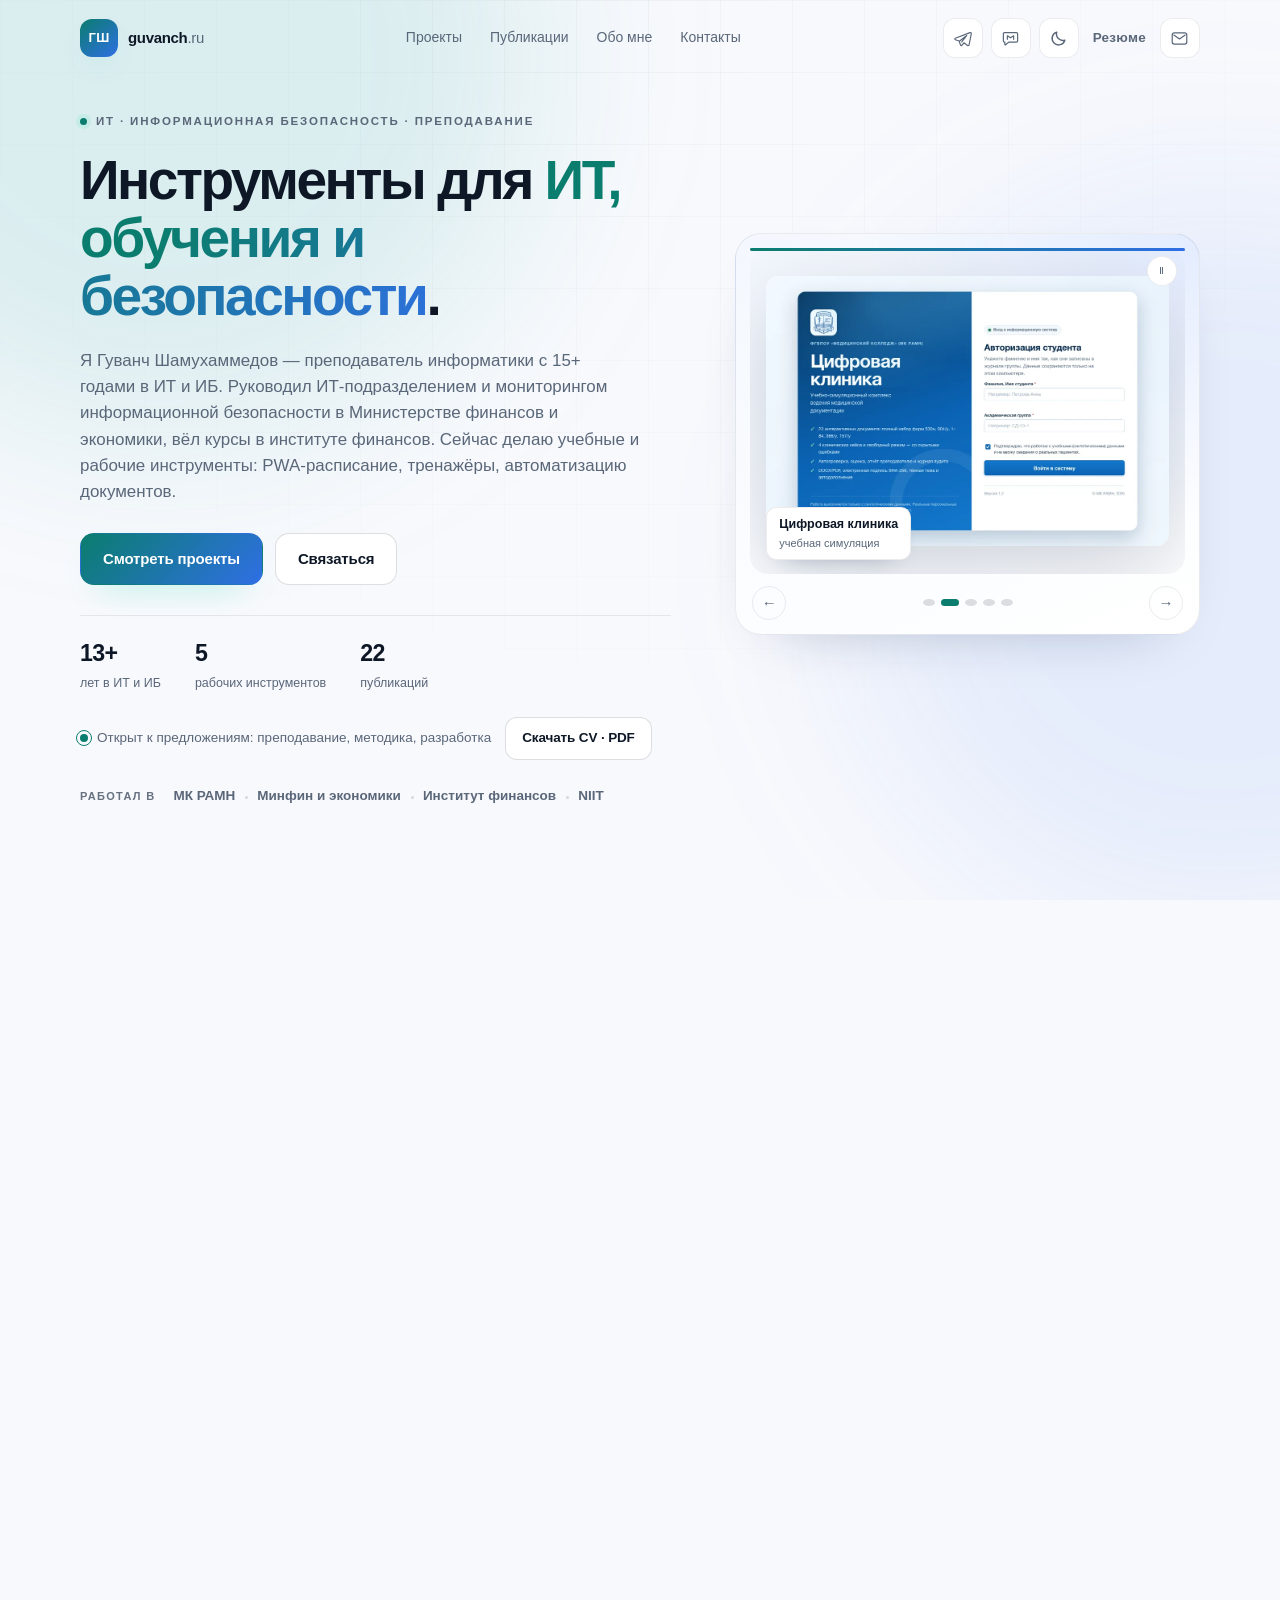
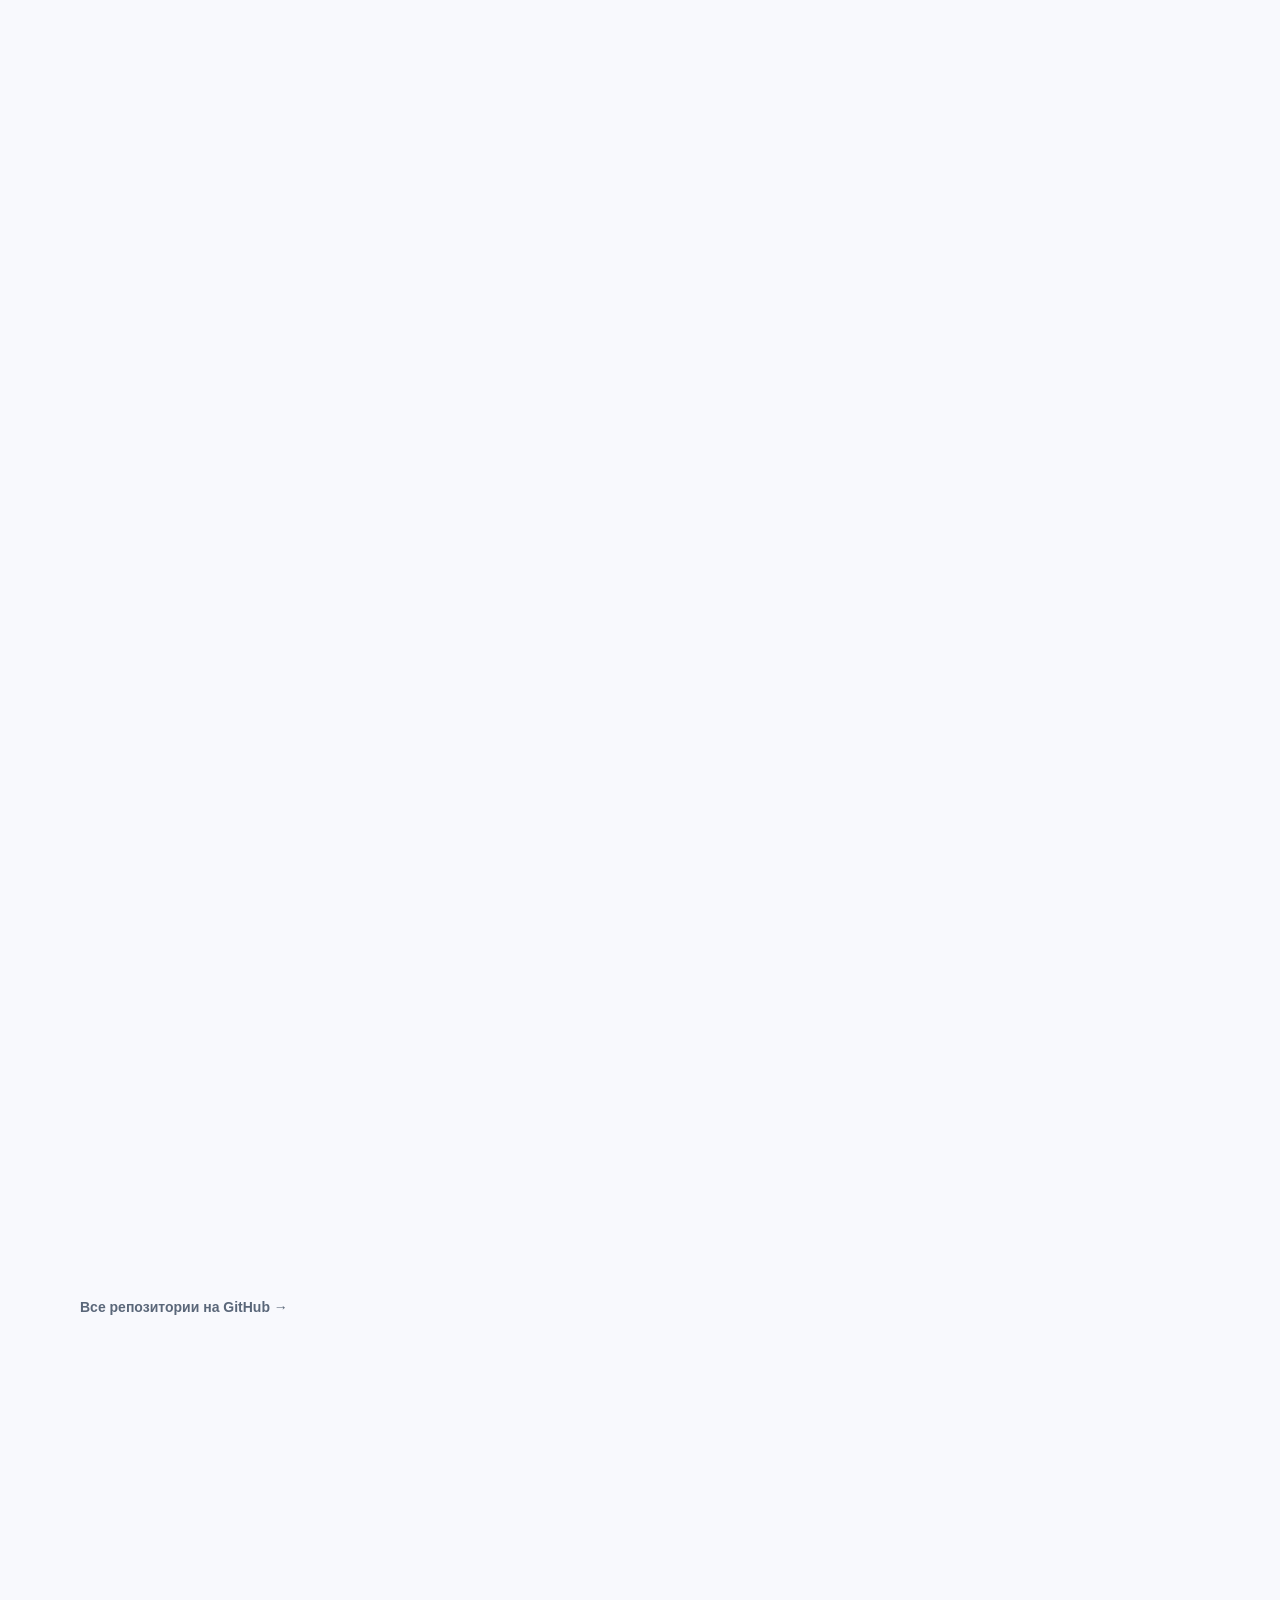
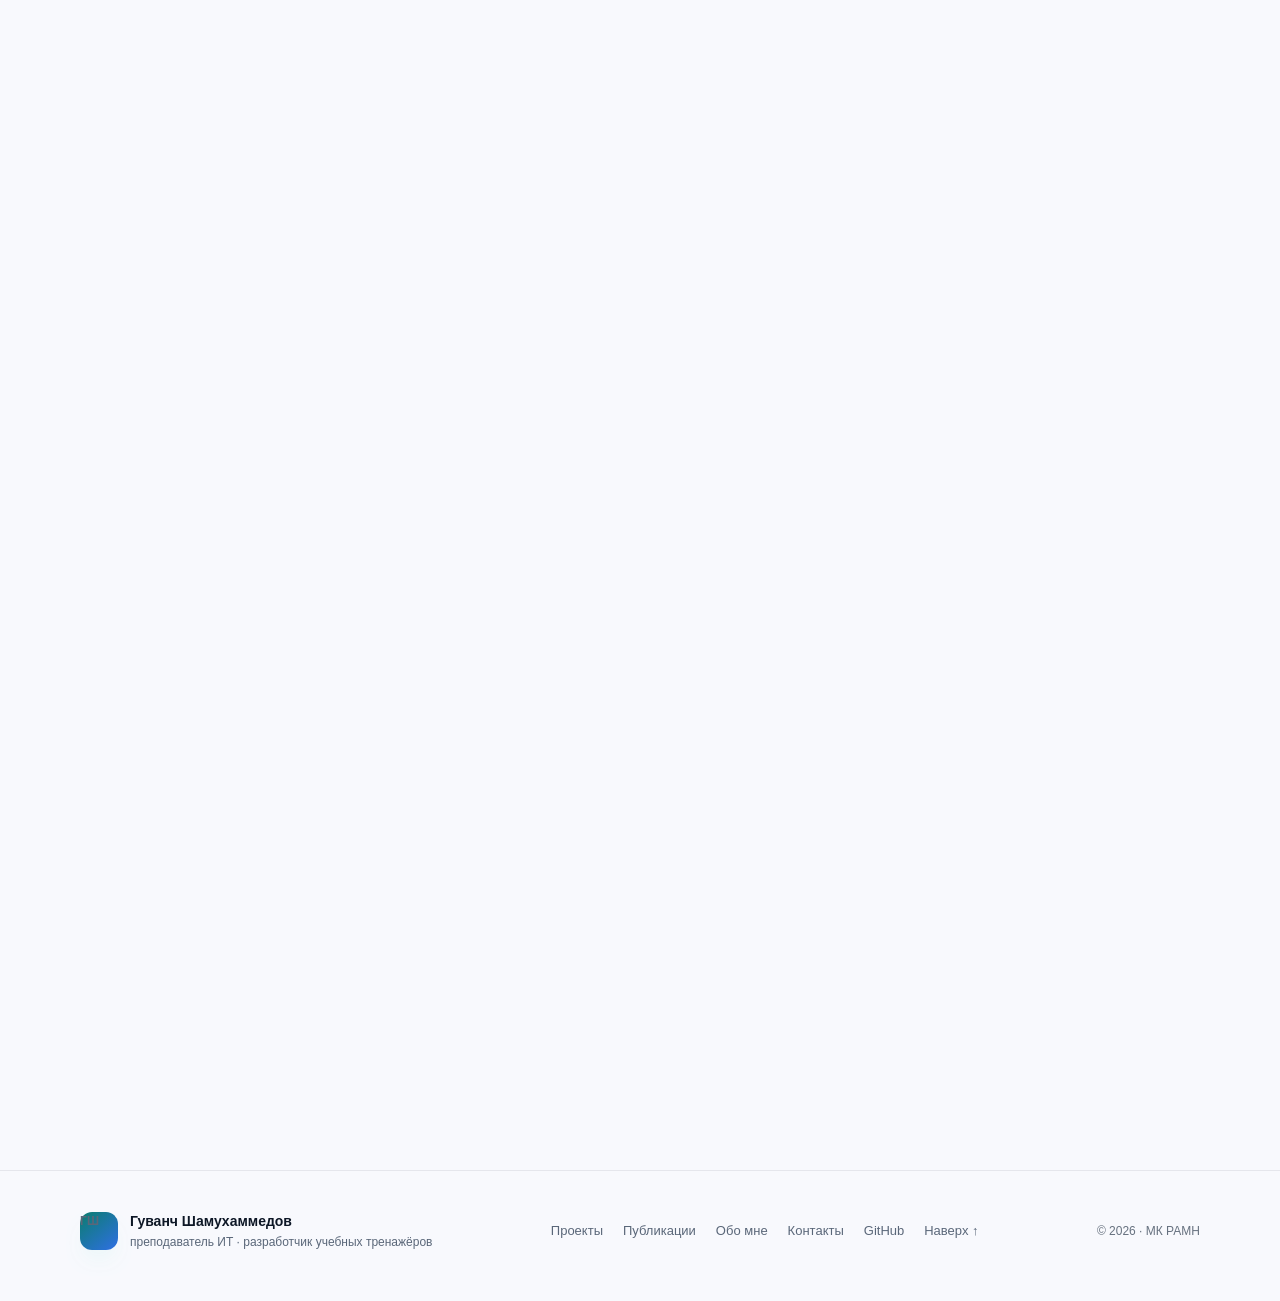
==== commit 50a3e606: "контакты: почта glebe.ru@yandex.ru, иконка конверта вместо текста" ====
--- a/index.html
+++ b/index.html
@@ -31,7 +31,7 @@
   "alternateName": "Guvanch Shamuhammedov",
   "jobTitle": "Преподаватель информатики",
   "worksFor": { "@type": "CollegeOrUniversity", "name": "Медицинский колледж (МК РАМН)" },
-  "email": "mailto:shaguvanch@vk.com",
+  "email": "mailto:glebe.ru@yandex.ru",
   "url": "https://guvanch.ru/",
   "sameAs": [
     "https://t.me/guvanchsha",
@@ -77,7 +77,7 @@
         <svg class="icon-moon" viewBox="0 0 24 24" aria-hidden="true"><path d="M20 14.2A8.2 8.2 0 0 1 9.8 4a8.2 8.2 0 1 0 10.2 10.2z" fill="none" stroke="currentColor" stroke-width="1.8" stroke-linejoin="round"/></svg>
       </button>
       <a class="header-cv" href="cv/">Резюме</a>
-      <a class="btn btn-sm btn-primary header-cta" href="mailto:shaguvanch@vk.com">Написать</a>
+      <a class="icon-btn header-cta" href="mailto:glebe.ru@yandex.ru" aria-label="Написать на почту"><svg viewBox="0 0 24 24" aria-hidden="true"><rect x="2.8" y="5" width="18.4" height="14" rx="2.6" fill="none" stroke="currentColor" stroke-width="1.5"/><path d="m4.8 7.6 7.2 4.9 7.2-4.9" fill="none" stroke="currentColor" stroke-width="1.5" stroke-linecap="round" stroke-linejoin="round"/></svg></a>
       <button class="burger" id="burger" type="button" aria-label="Открыть меню" aria-expanded="false" aria-controls="nav">
         <span></span><span></span>
       </button>
@@ -207,7 +207,7 @@
             <p>Тренажёр по медицинским информационным системам: 10 сценариев — от карты пациента
               до передачи в ЛИС. Один HTML-файл, работает офлайн, формирует отчёт для Moodle.</p>
             <p class="result"><span class="result-dot"></span> 10 сценариев · отчёт для Moodle</p>
-            <div class="project-links"><a class="link-arrow" href="mailto:shaguvanch@vk.com?subject=%D0%94%D0%B5%D0%BC%D0%BE%20%C2%AB%D0%9C%D0%98%D0%A1%E2%80%93%D0%9B%D0%98%D0%A1%C2%BB">Запросить демо <span>→</span></a><a class="case-btn" href="cases/mis.html">Подробнее</a></div>
+            <div class="project-links"><a class="link-arrow" href="mailto:glebe.ru@yandex.ru?subject=%D0%94%D0%B5%D0%BC%D0%BE%20%C2%AB%D0%9C%D0%98%D0%A1%E2%80%93%D0%9B%D0%98%D0%A1%C2%BB">Запросить демо <span>→</span></a><a class="case-btn" href="cases/mis.html">Подробнее</a></div>
           </div>
           <div class="project-art art-lab has-shot" aria-hidden="true"><img src="assets/projects/mis.webp" alt="Тренажёр МИС–ЛИС: стартовый экран" loading="lazy" width="1000" height="554"></div>
         </article>
@@ -493,8 +493,8 @@
             <a class="btn btn-primary btn-lg" href="https://t.me/guvanchsha" target="_blank" rel="noopener">Telegram</a>
             <a class="btn btn-primary btn-lg" href="https://max.ru/u/f9LHodD0cOJdoK7w9Rsao9pbcRiFoUViyt0shGc6-vZqN3U52ZP7htd-78w" target="_blank" rel="noopener">MAX</a>
           </div>
-          <a class="btn btn-ghost btn-lg" href="mailto:shaguvanch@vk.com">shaguvanch@vk.com</a>
-          <button class="btn btn-ghost btn-lg" id="copy-email" type="button" data-email="shaguvanch@vk.com">Скопировать адрес</button>
+          <a class="btn btn-ghost btn-mail" href="mailto:glebe.ru@yandex.ru" aria-label="Написать на glebe.ru@yandex.ru"><svg viewBox="0 0 24 24" aria-hidden="true"><rect x="2.8" y="5" width="18.4" height="14" rx="2.6" fill="none" stroke="currentColor" stroke-width="1.5"/><path d="m4.8 7.6 7.2 4.9 7.2-4.9" fill="none" stroke="currentColor" stroke-width="1.5" stroke-linecap="round" stroke-linejoin="round"/></svg></a>
+          <button class="btn btn-ghost btn-lg" id="copy-email" type="button" data-email="glebe.ru@yandex.ru">Скопировать адрес</button>
           <div class="socials">
             <a href="https://t.me/guvanchsha" target="_blank" rel="noopener">Telegram</a>
             <a href="https://max.ru/u/f9LHodD0cOJdoK7w9Rsao9pbcRiFoUViyt0shGc6-vZqN3U52ZP7htd-78w" target="_blank" rel="noopener">MAX</a>
--- a/css/style.css
+++ b/css/style.css
@@ -41,7 +41,7 @@
 
 * { box-sizing: border-box; }
 
-html { scroll-behavior: smooth; }
+html { scroll-behavior: smooth; overflow-x: hidden; overflow-x: clip; }
 
 body {
   margin: 0;
@@ -53,6 +53,7 @@
   -webkit-font-smoothing: antialiased;
   text-rendering: optimizeLegibility;
   overflow-x: hidden;
+  overflow-x: clip;
 }
 
 body.no-scroll { overflow: hidden; }
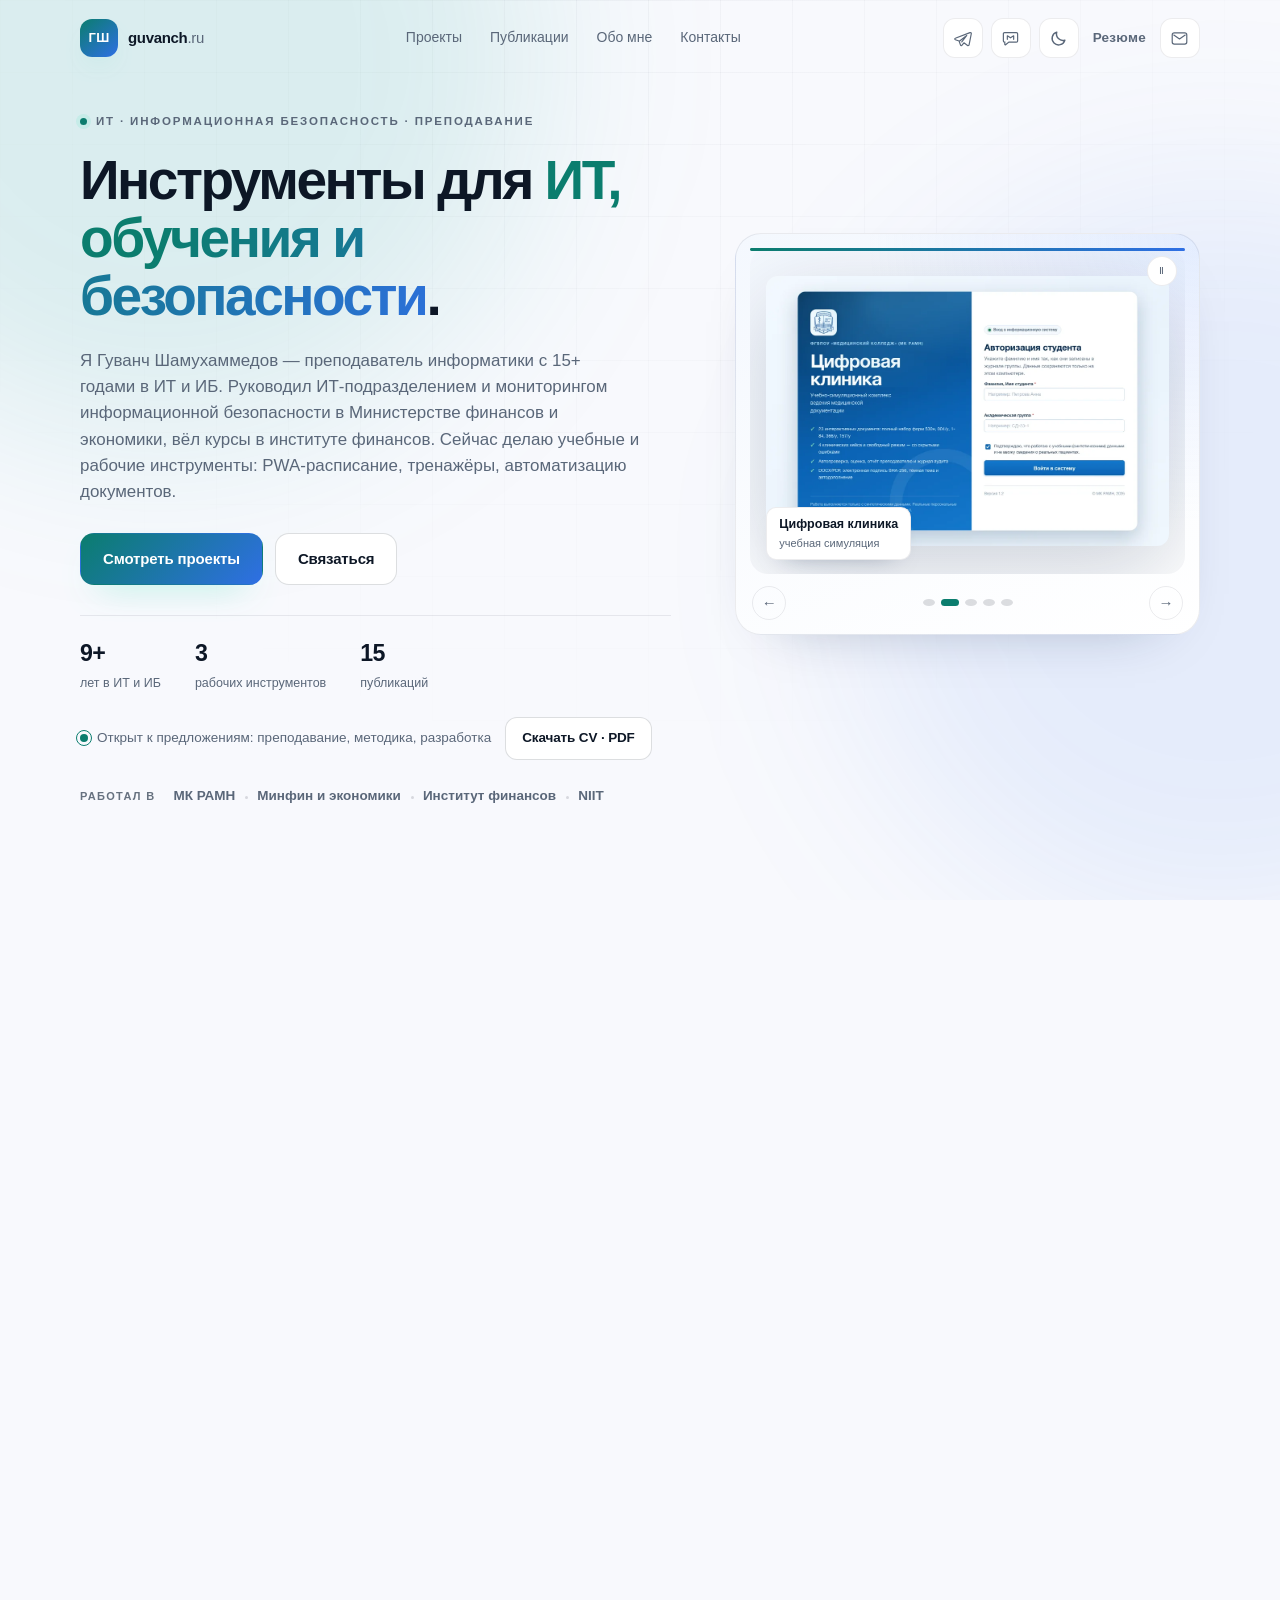
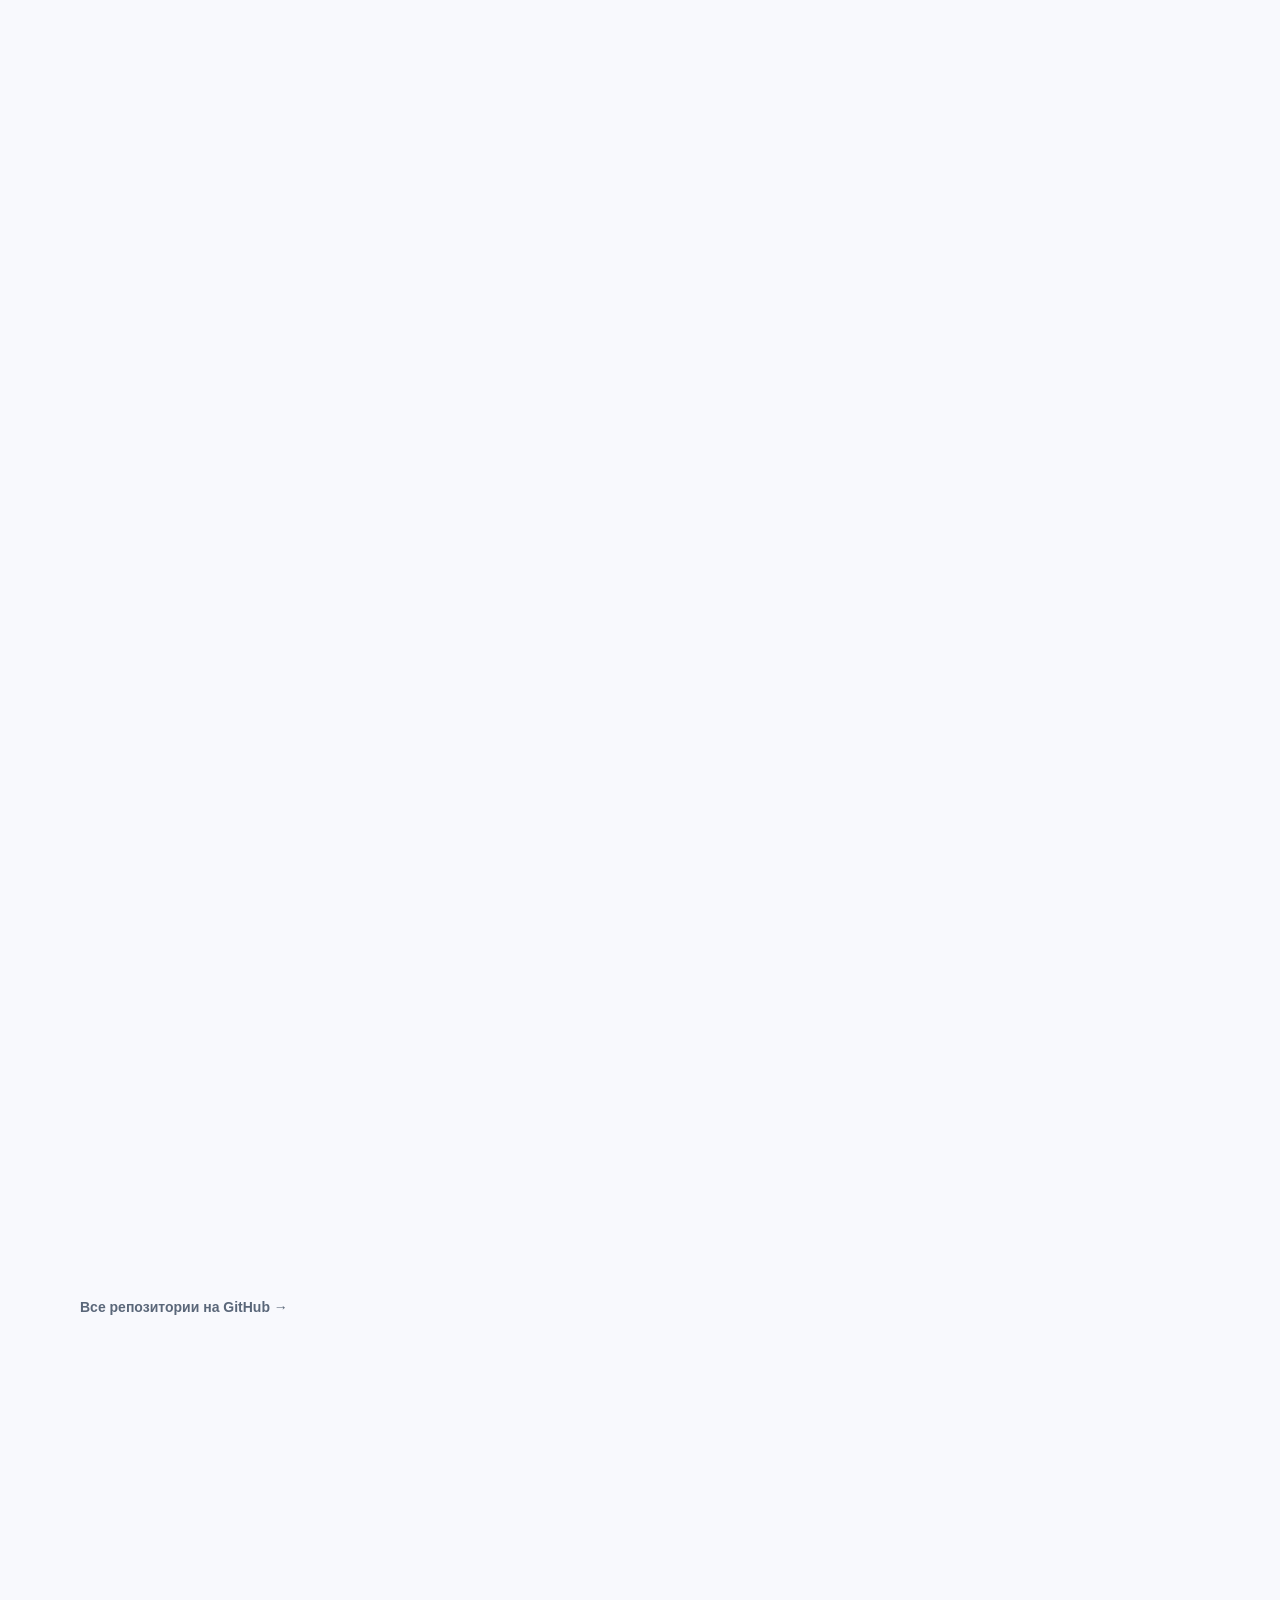
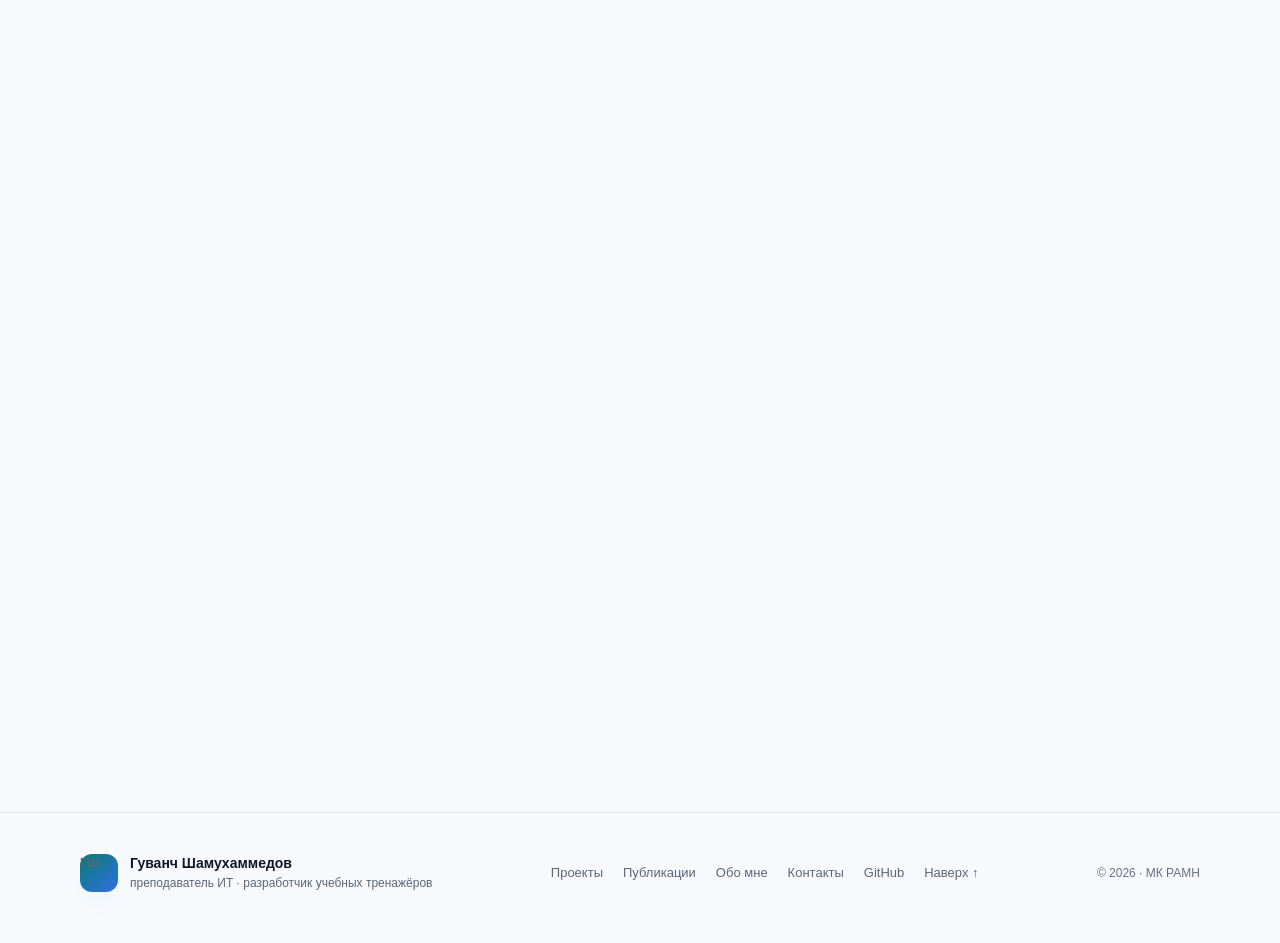
==== commit f4f2e150: "контакты: почта, Telegram и MAX в одном ряду" ====
--- a/index.html
+++ b/index.html
@@ -492,8 +492,8 @@
           <div class="messengers">
             <a class="btn btn-primary btn-lg" href="https://t.me/guvanchsha" target="_blank" rel="noopener">Telegram</a>
             <a class="btn btn-primary btn-lg" href="https://max.ru/u/f9LHodD0cOJdoK7w9Rsao9pbcRiFoUViyt0shGc6-vZqN3U52ZP7htd-78w" target="_blank" rel="noopener">MAX</a>
-          </div>
-          <a class="btn btn-ghost btn-mail" href="mailto:glebe.ru@yandex.ru" aria-label="Написать на glebe.ru@yandex.ru"><svg viewBox="0 0 24 24" aria-hidden="true"><rect x="2.8" y="5" width="18.4" height="14" rx="2.6" fill="none" stroke="currentColor" stroke-width="1.5"/><path d="m4.8 7.6 7.2 4.9 7.2-4.9" fill="none" stroke="currentColor" stroke-width="1.5" stroke-linecap="round" stroke-linejoin="round"/></svg></a>
+            <a class="btn btn-ghost btn-mail" href="mailto:glebe.ru@yandex.ru" aria-label="Написать на glebe.ru@yandex.ru"><svg viewBox="0 0 24 24" aria-hidden="true"><rect x="2.8" y="5" width="18.4" height="14" rx="2.6" fill="none" stroke="currentColor" stroke-width="1.5"/><path d="m4.8 7.6 7.2 4.9 7.2-4.9" fill="none" stroke="currentColor" stroke-width="1.5" stroke-linecap="round" stroke-linejoin="round"/></svg></a>
+          </div>
           <button class="btn btn-ghost btn-lg" id="copy-email" type="button" data-email="glebe.ru@yandex.ru">Скопировать адрес</button>
           <div class="socials">
             <a href="https://t.me/guvanchsha" target="_blank" rel="noopener">Telegram</a>
--- a/css/style.css
+++ b/css/style.css
@@ -249,6 +249,8 @@
 
 .btn-sm { padding: 10px 16px; font-size: 13.5px; border-radius: 12px; }
 .btn-lg { padding: 15px 24px; font-size: 15px; }
+.btn-mail { padding: 0; border-radius: 16px; display: inline-grid; place-items: center; }
+.btn-mail svg { width: 21px; height: 21px; }
 
 .burger {
   display: none;
@@ -1871,8 +1873,9 @@
 }
 
 /* мессенджеры в контактах */
-.messengers { display: flex; gap: 10px; }
+.messengers { display: flex; gap: 10px; align-items: stretch; }
 .messengers .btn { flex: 1 1 0; text-align: center; }
+.messengers .btn-mail { flex: 0 0 auto; width: 56px; }
 @media (max-width: 420px) {
   .messengers { flex-direction: column; }
 }
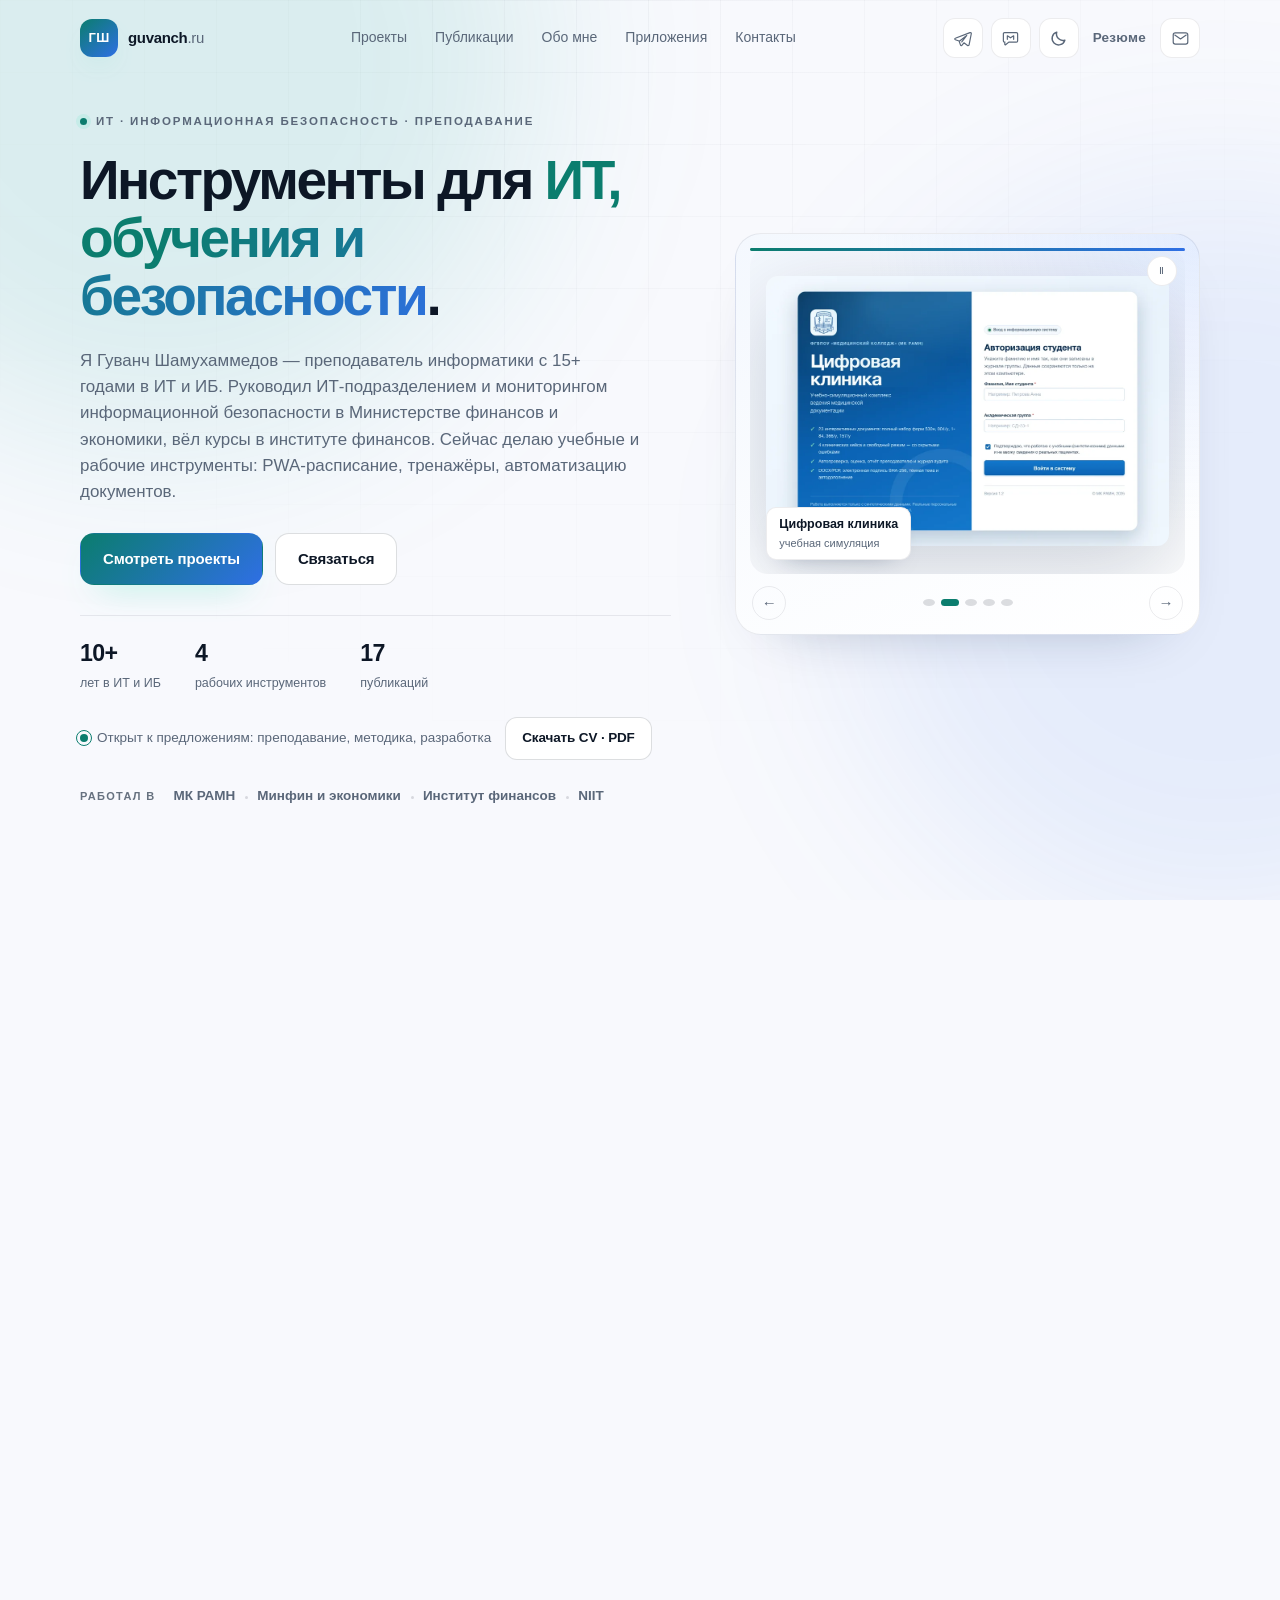
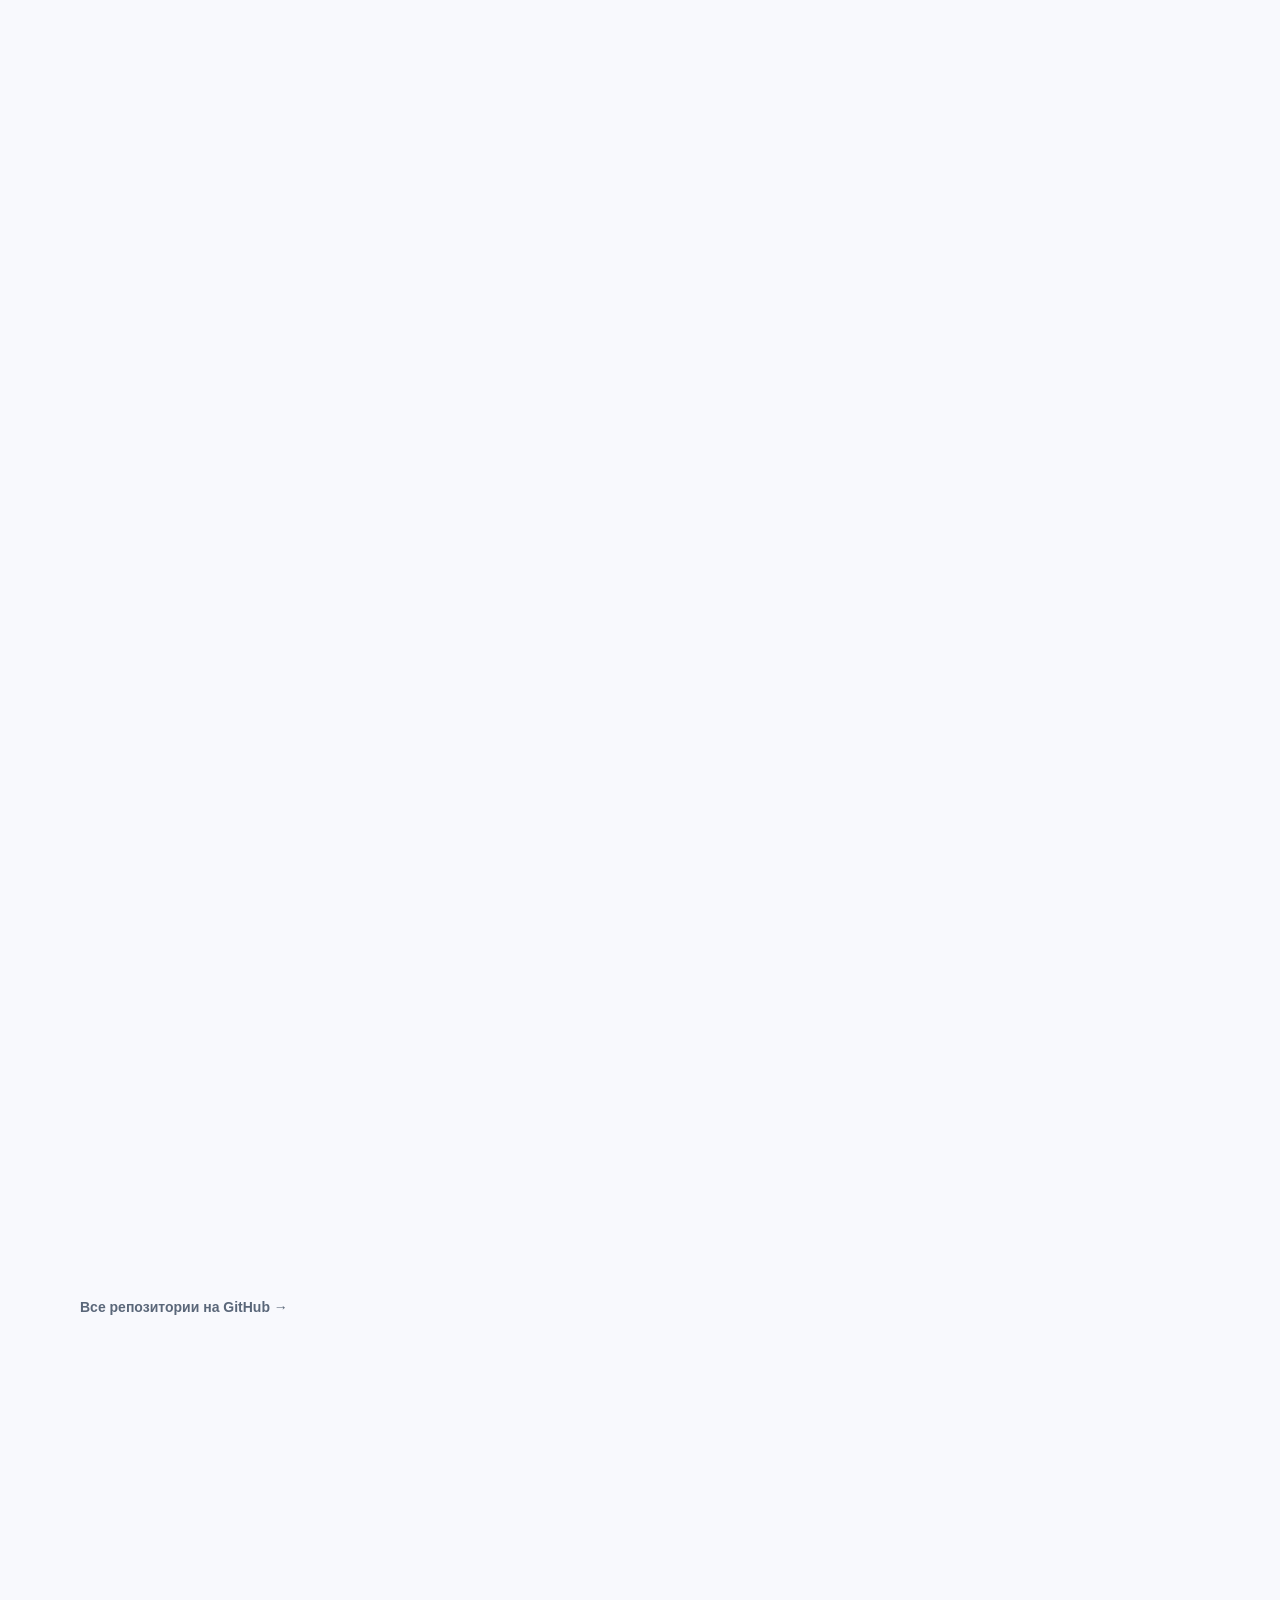
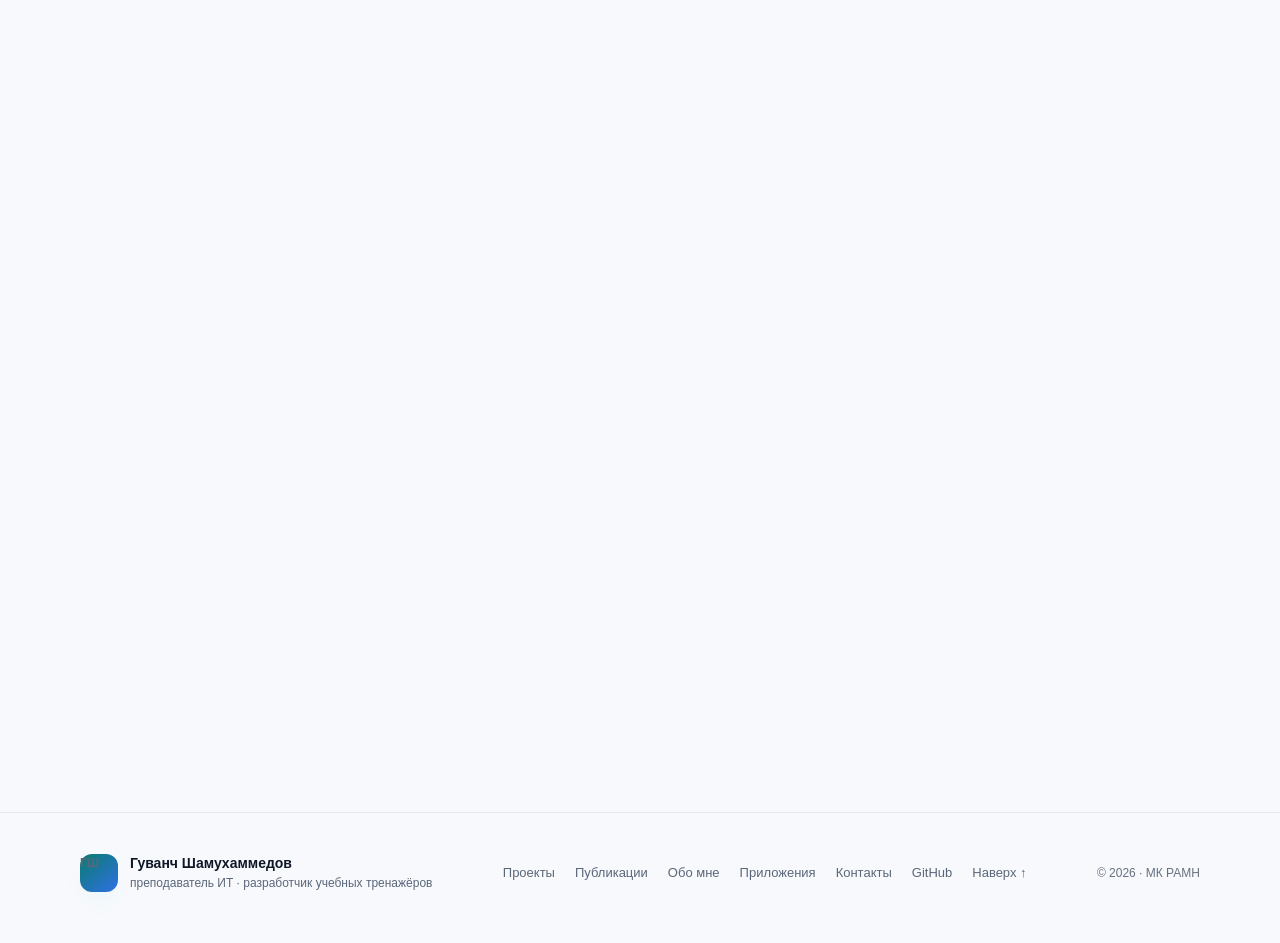
==== commit bd353158: "Ссылка «Приложения» в меню, QR-код на странице" ====
--- a/index.html
+++ b/index.html
@@ -65,6 +65,7 @@
       <a href="#projects">Проекты</a>
       <a href="#publications">Публикации</a>
       <a href="#about">Обо мне</a>
+      <a href="apps/">Приложения</a>
       <a href="#contact">Контакты</a>
       <a class="nav-cv" href="assets/CV.pdf" download>Скачать CV · PDF</a>
     </nav>
@@ -525,6 +526,7 @@
       <a href="#projects">Проекты</a>
       <a href="#publications">Публикации</a>
       <a href="#about">Обо мне</a>
+      <a href="apps/">Приложения</a>
       <a href="#contact">Контакты</a>
       <a href="https://github.com/mospoliteh2627-alt" target="_blank" rel="noopener">GitHub</a>
       <a href="#top" class="footer-top">Наверх ↑</a>
--- a/css/style.css
+++ b/css/style.css
@@ -1877,7 +1877,9 @@
 .messengers .btn { flex: 1 1 0; text-align: center; }
 .messengers .btn-mail { flex: 0 0 auto; width: 56px; }
 @media (max-width: 420px) {
-  .messengers { flex-direction: column; }
+  .messengers { flex-direction: row; gap: 8px; }
+  .messengers .btn { padding-left: 12px; padding-right: 12px; font-size: 14px; }
+  .messengers .btn-mail { flex: 0 0 46px; width: 46px; }
 }
 
 /* компактная печать резюме */
